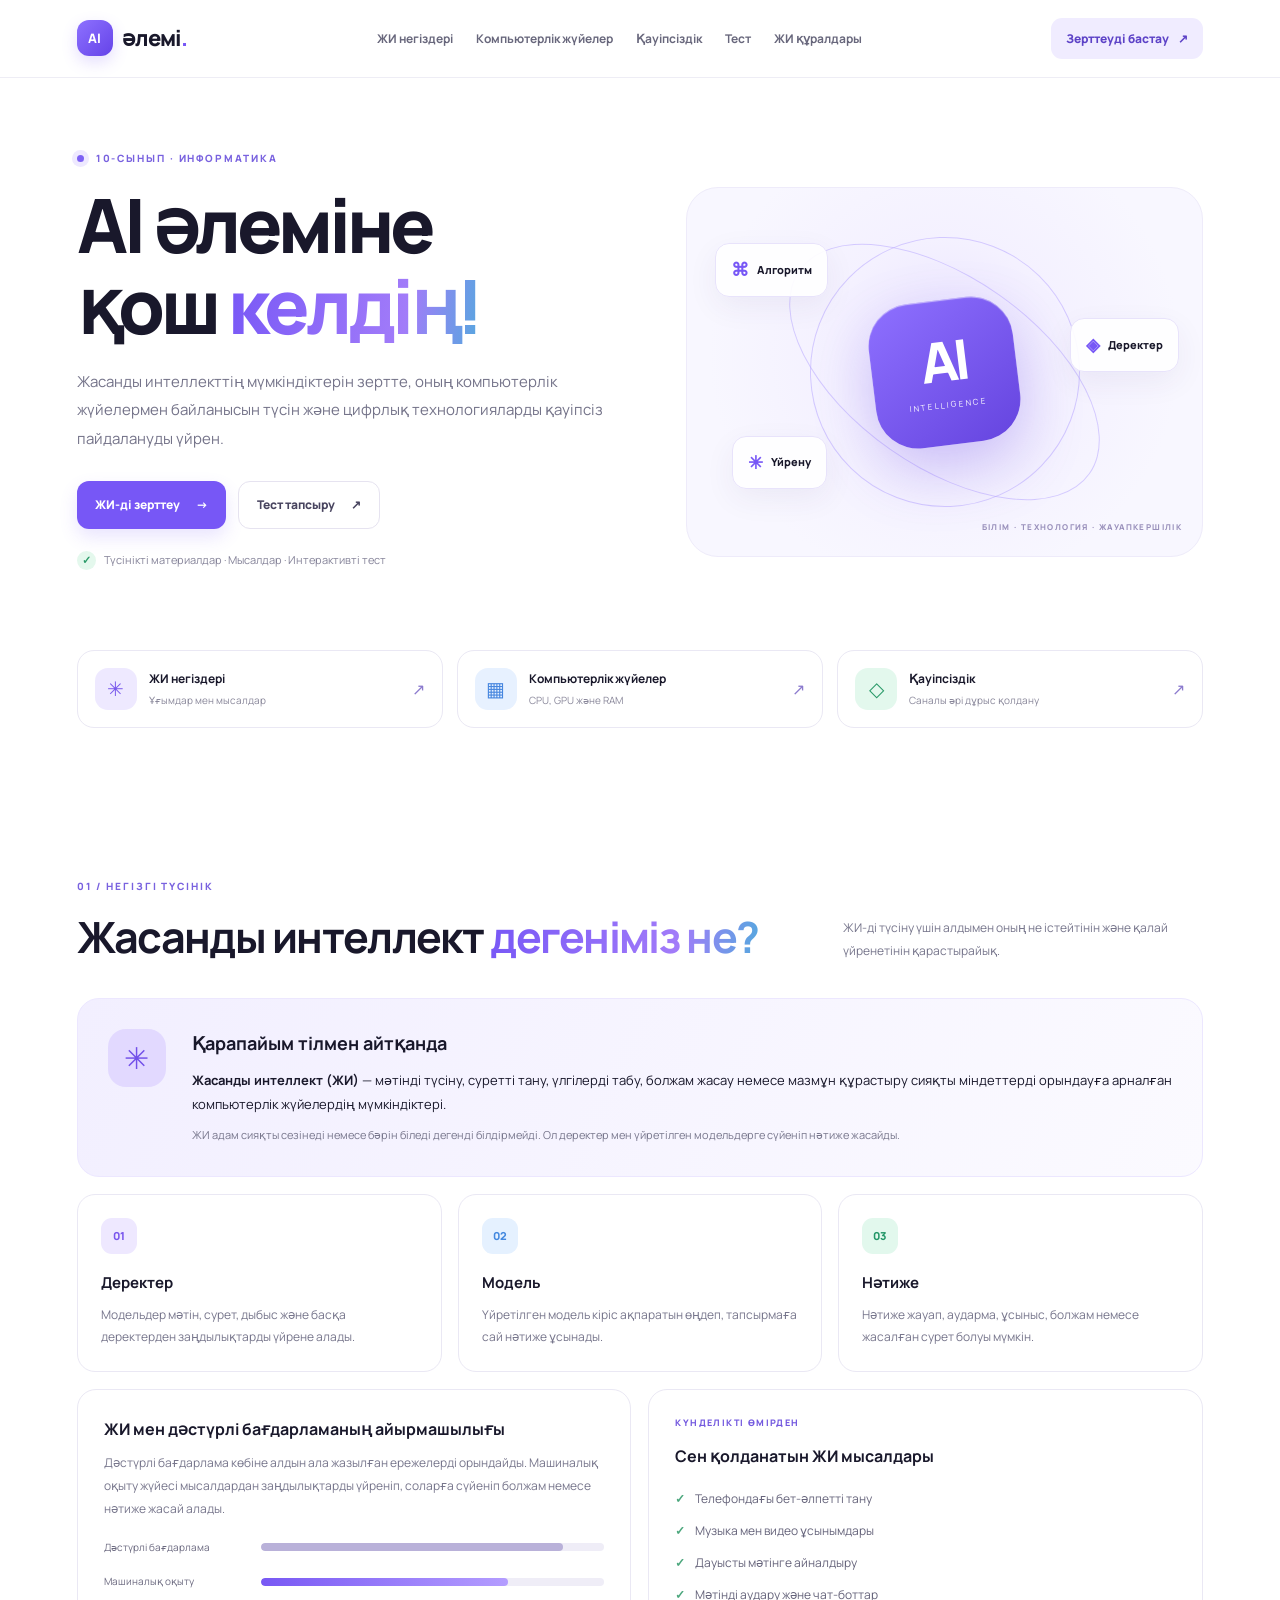
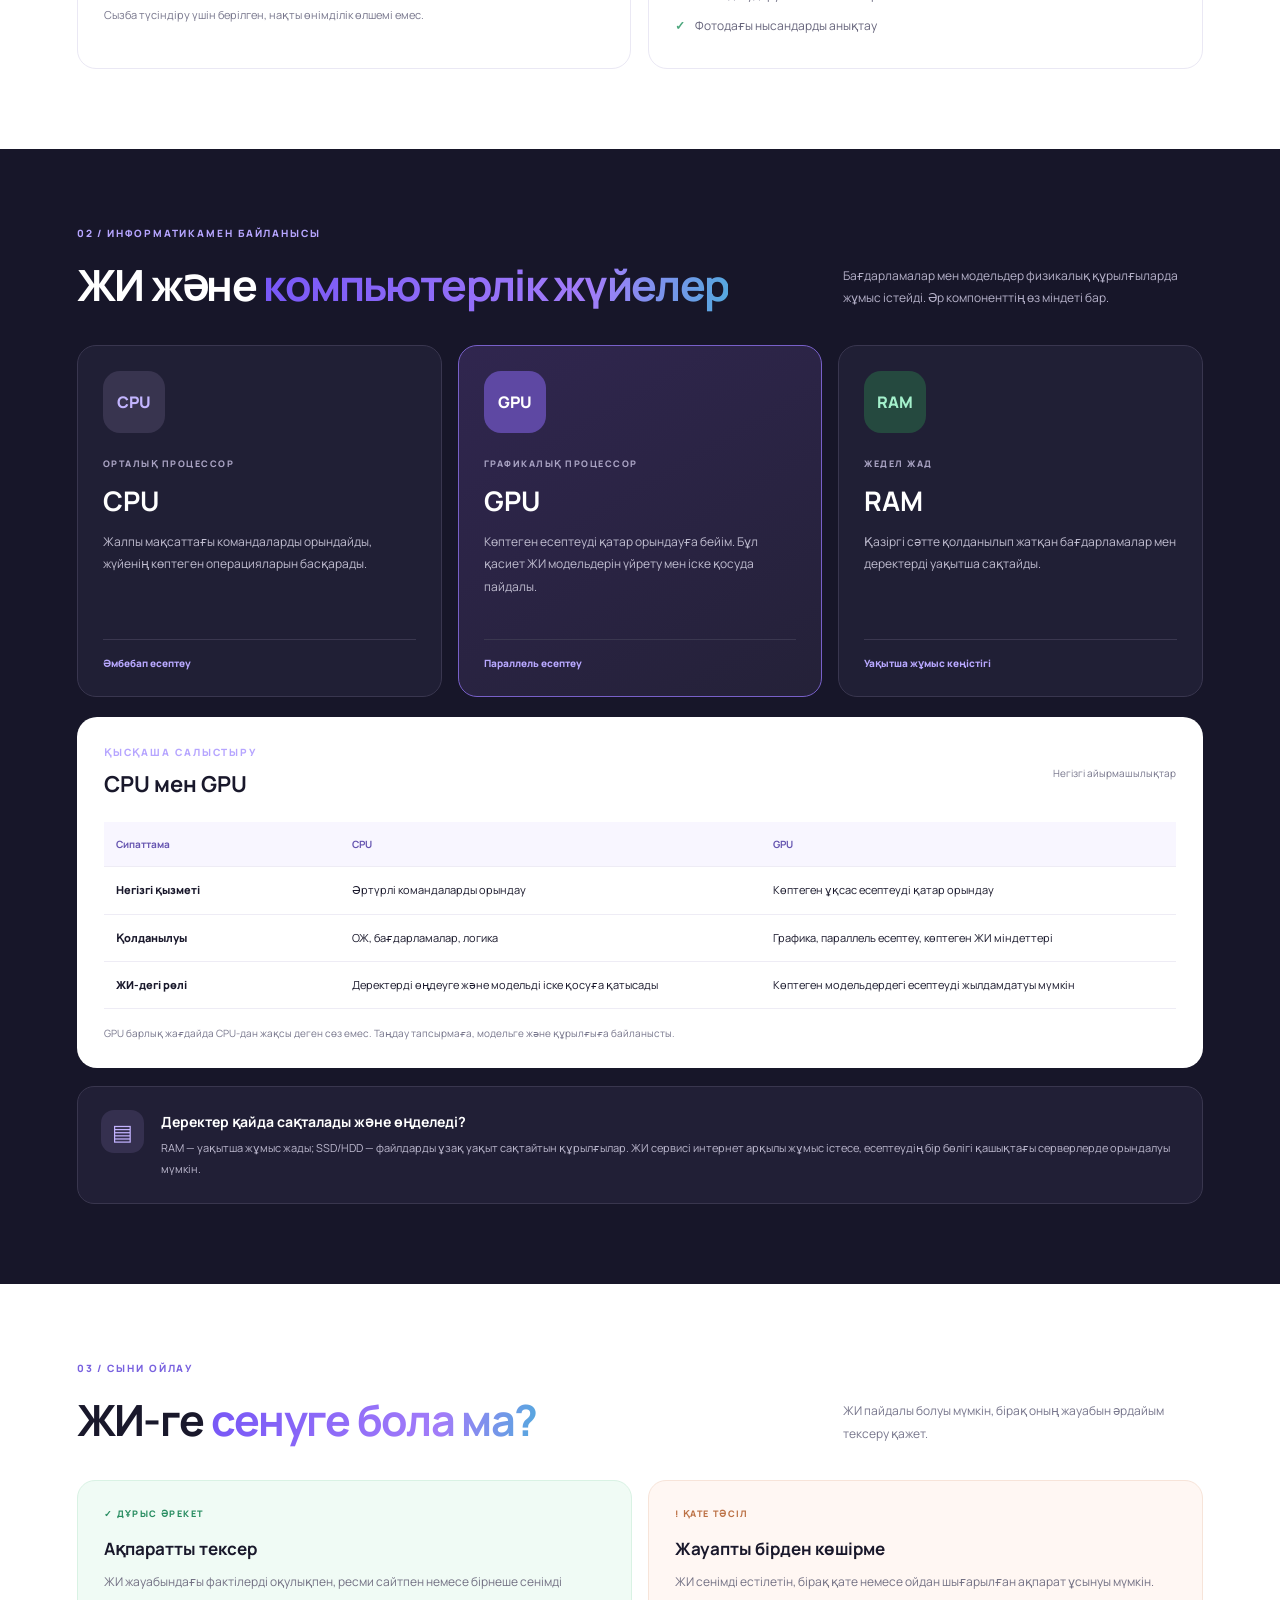
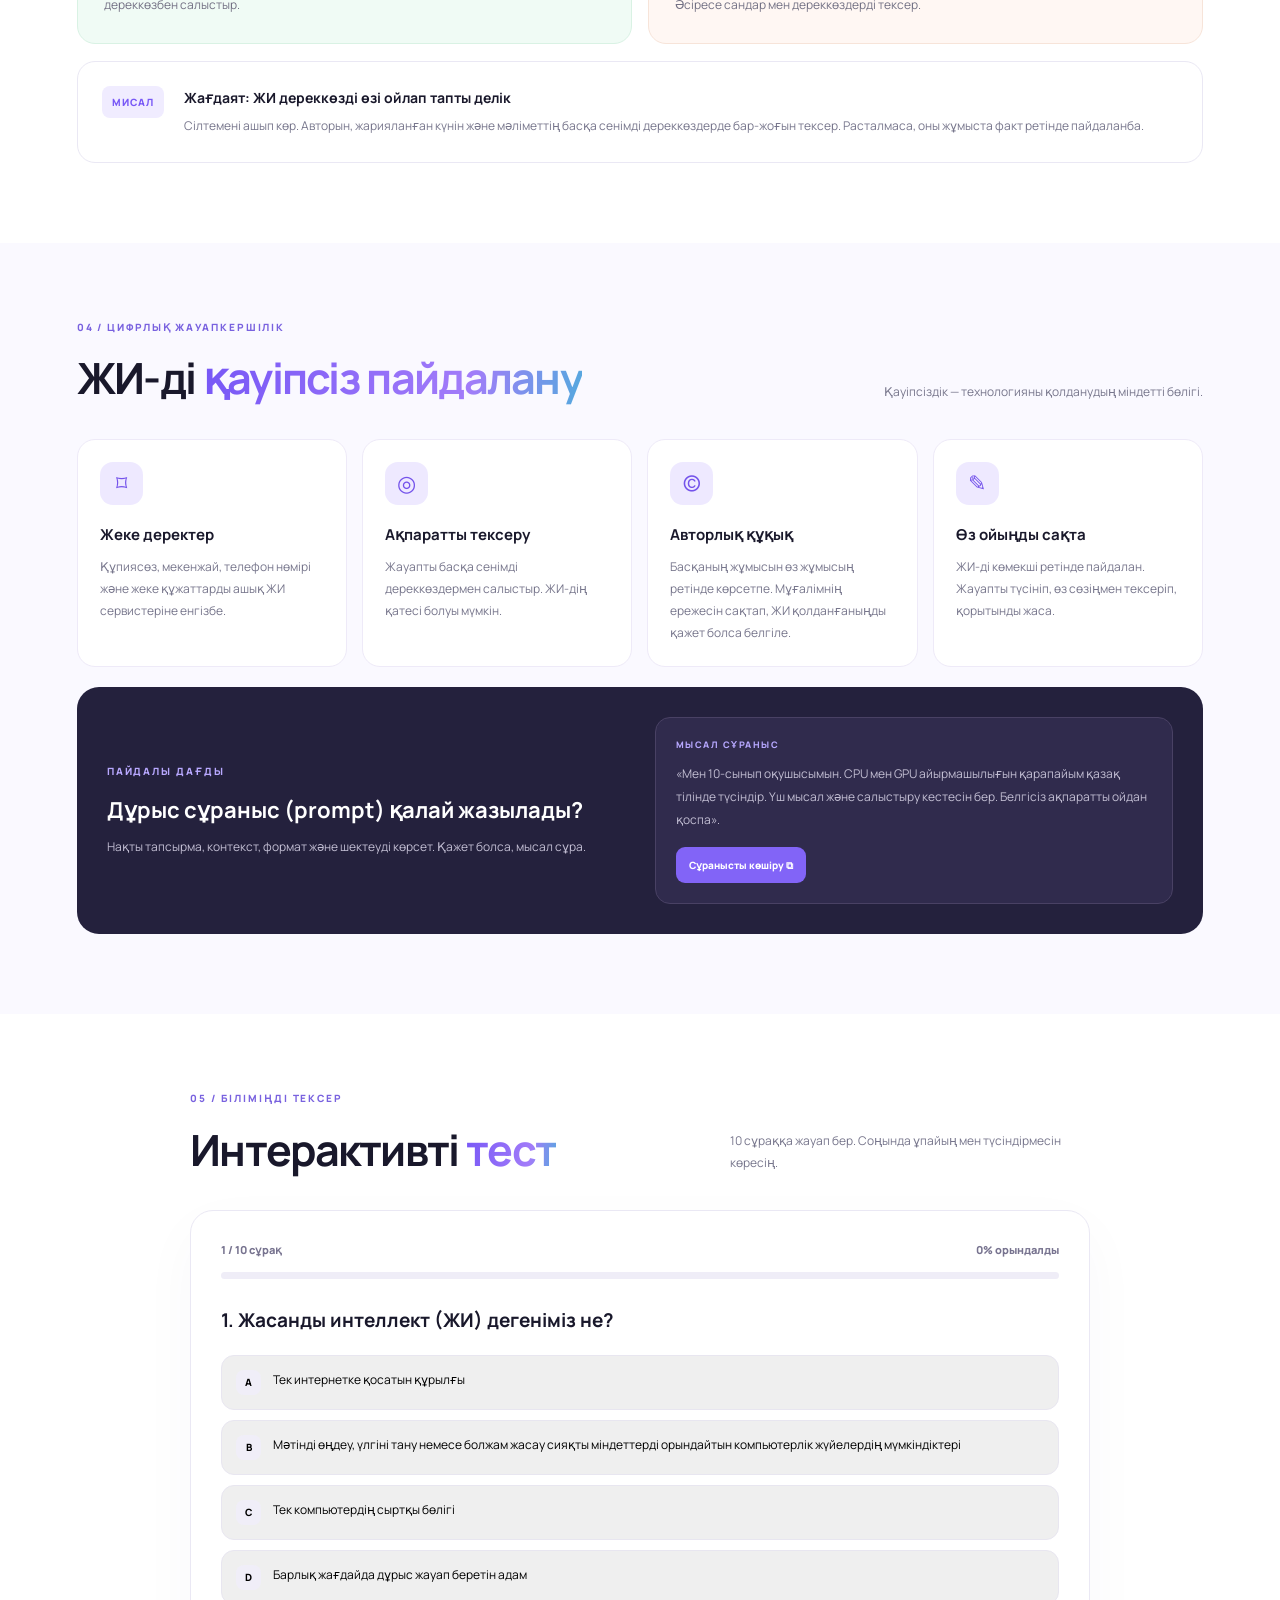
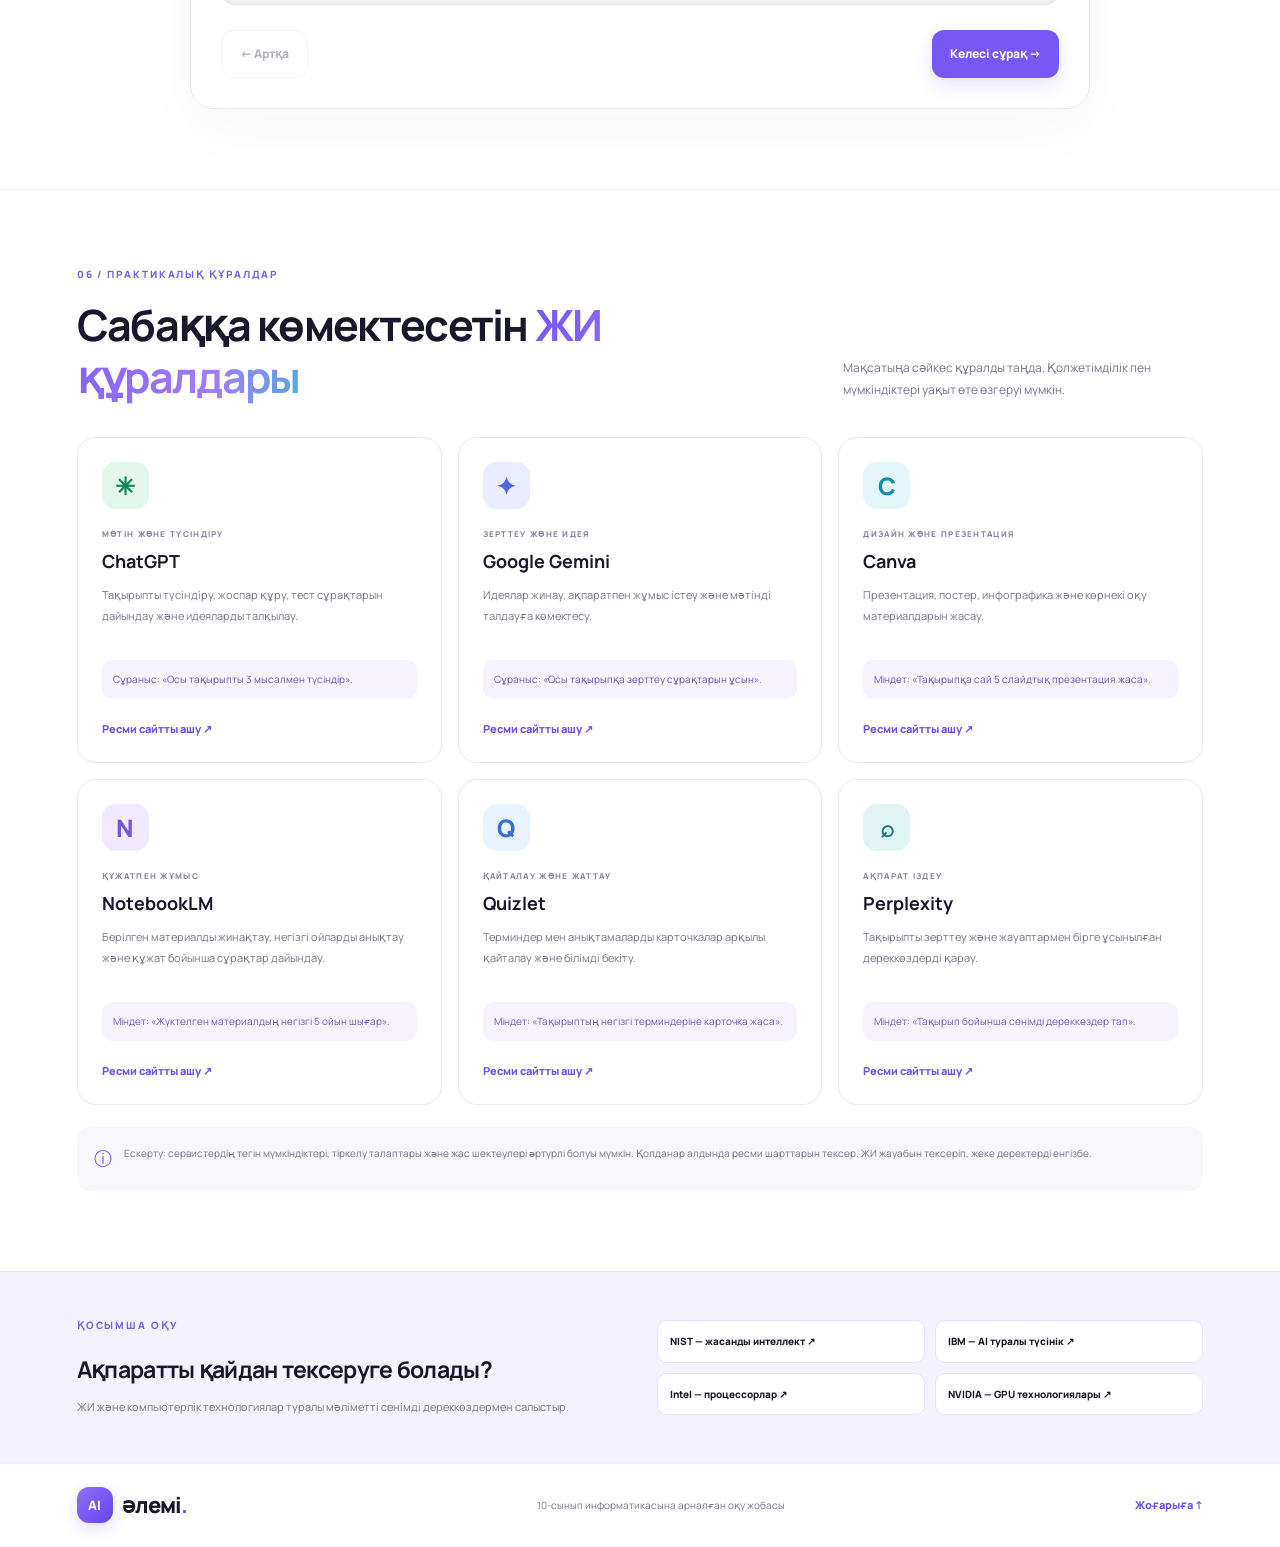
==== index.html @ 52b27503 "Add files via upload" ====
<!DOCTYPE html>
<html lang="kk">
<head>
  <meta charset="UTF-8">
  <meta name="viewport" content="width=device-width, initial-scale=1.0">
  <meta name="description" content="10-сынып оқушыларына арналған жасанды интеллект туралы оқу сайты">
  <title>AI әлемі — Жасанды интеллектті таны</title>
  <link rel="stylesheet" href="style.css">
  <script src="script.js" defer></script>
</head>
<body>
  <header class="site-header">
    <a class="brand" href="#home" aria-label="AI әлемі басты беті"><span class="brand-mark">AI</span><span>әлемі<span class="brand-dot">.</span></span></a>
    <button class="menu-toggle" id="menuToggle" aria-label="Мәзірді ашу" aria-expanded="false">☰</button>
    <nav class="nav" id="mainNav">
      <a href="#basics">ЖИ негіздері</a>
      <a href="#systems">Компьютерлік жүйелер</a>
      <a href="#safety">Қауіпсіздік</a>
      <a href="#quiz">Тест</a>
      <a href="#tools">ЖИ құралдары</a>
    </nav>
    <a class="header-cta" href="#basics">Зерттеуді бастау <span>↗</span></a>
  </header>

  <main>
    <section class="hero section-wrap" id="home">
      <div class="hero-copy">
        <div class="eyebrow"><span class="pulse"></span> 10-СЫНЫП · ИНФОРМАТИКА</div>
        <h1>AI әлеміне<br>қош <span class="gradient-text">келдің!</span></h1>
        <p class="hero-lead">Жасанды интеллекттің мүмкіндіктерін зертте, оның компьютерлік жүйелермен байланысын түсін және цифрлық технологияларды қауіпсіз пайдалануды үйрен.</p>
        <div class="hero-actions">
          <a class="btn btn-primary" href="#basics">ЖИ-ді зерттеу <span>→</span></a>
          <a class="btn btn-ghost" href="#quiz">Тест тапсыру <span>↗</span></a>
        </div>
        <div class="hero-note"><span class="note-icon">✓</span> Түсінікті материалдар · Мысалдар · Интерактивті тест</div>
      </div>
      <div class="hero-art" aria-label="Жасанды интеллект тақырыбындағы сәндік иллюстрация">
        <div class="orbit orbit-one"></div><div class="orbit orbit-two"></div>
        <div class="ai-core"><span>AI</span><small>INTELLIGENCE</small></div>
        <div class="float-chip chip-one"><span>⌘</span> Алгоритм</div>
        <div class="float-chip chip-two"><span>◈</span> Деректер</div>
        <div class="float-chip chip-three"><span>✳</span> Үйрену</div>
        <div class="art-caption">БІЛІМ · ТЕХНОЛОГИЯ · ЖАУАПКЕРШІЛІК</div>
      </div>
      <div class="hero-bottom">
        <a href="#basics" class="topic-pill"><span class="pill-icon purple">✳</span><span><b>ЖИ негіздері</b><small>Ұғымдар мен мысалдар</small></span><span class="pill-arrow">↗</span></a>
        <a href="#systems" class="topic-pill"><span class="pill-icon blue">▦</span><span><b>Компьютерлік жүйелер</b><small>CPU, GPU және RAM</small></span><span class="pill-arrow">↗</span></a>
        <a href="#safety" class="topic-pill"><span class="pill-icon green">◇</span><span><b>Қауіпсіздік</b><small>Саналы әрі дұрыс қолдану</small></span><span class="pill-arrow">↗</span></a>
      </div>
    </section>

    <section class="section-wrap content-section" id="basics">
      <div class="section-heading">
        <div><div class="eyebrow">01 / НЕГІЗГІ ТҮСІНІК</div><h2>Жасанды интеллект <span class="gradient-text">дегеніміз не?</span></h2></div>
        <p>ЖИ-ді түсіну үшін алдымен оның не істейтінін және қалай үйренетінін қарастырайық.</p>
      </div>
      <div class="definition-panel">
        <div class="definition-symbol">✳</div>
        <div><h3>Қарапайым тілмен айтқанда</h3><p><b>Жасанды интеллект (ЖИ)</b> — мәтінді түсіну, суретті тану, үлгілерді табу, болжам жасау немесе мазмұн құрастыру сияқты міндеттерді орындауға арналған компьютерлік жүйелердің мүмкіндіктері.</p><p class="muted">ЖИ адам сияқты сезінеді немесе бәрін біледі дегенді білдірмейді. Ол деректер мен үйретілген модельдерге сүйеніп нәтиже жасайды.</p></div>
      </div>
      <div class="three-cards">
        <article class="info-card"><div class="card-icon lilac">01</div><h3>Деректер</h3><p>Модельдер мәтін, сурет, дыбыс және басқа деректерден заңдылықтарды үйрене алады.</p></article>
        <article class="info-card"><div class="card-icon sky">02</div><h3>Модель</h3><p>Үйретілген модель кіріс ақпаратын өңдеп, тапсырмаға сай нәтиже ұсынады.</p></article>
        <article class="info-card"><div class="card-icon mint">03</div><h3>Нәтиже</h3><p>Нәтиже жауап, аударма, ұсыныс, болжам немесе жасалған сурет болуы мүмкін.</p></article>
      </div>
      <div class="split-grid">
        <div class="subpanel"><h3>ЖИ мен дәстүрлі бағдарламаның айырмашылығы</h3><p>Дәстүрлі бағдарлама көбіне алдын ала жазылған ережелерді орындайды. Машиналық оқыту жүйесі мысалдардан заңдылықтарды үйреніп, соларға сүйеніп болжам немесе нәтиже жасай алады.</p><div class="compare-line"><span class="compare-label">Дәстүрлі бағдарлама</span><span class="compare-track"><i style="width:88%"></i></span></div><div class="compare-line"><span class="compare-label">Машиналық оқыту</span><span class="compare-track violet"><i style="width:72%"></i></span></div><small class="muted">Сызба түсіндіру үшін берілген, нақты өнімділік өлшемі емес.</small></div>
        <div class="subpanel example-panel"><div class="example-badge">КҮНДЕЛІКТІ ӨМІРДЕН</div><h3>Сен қолданатын ЖИ мысалдары</h3><ul class="check-list"><li>Телефондағы бет-әлпетті тану</li><li>Музыка мен видео ұсынымдары</li><li>Дауысты мәтінге айналдыру</li><li>Мәтінді аудару және чат-боттар</li><li>Фотодағы нысандарды анықтау</li></ul></div>
      </div>
    </section>

    <section class="dark-section" id="systems">
      <div class="section-wrap content-section">
        <div class="section-heading light-heading">
          <div><div class="eyebrow">02 / ИНФОРМАТИКАМЕН БАЙЛАНЫСЫ</div><h2>ЖИ және <span class="gradient-text">компьютерлік жүйелер</span></h2></div>
          <p>Бағдарламалар мен модельдер физикалық құрылғыларда жұмыс істейді. Әр компоненттің өз міндеті бар.</p>
        </div>
        <div class="hardware-grid">
          <article class="hardware-card"><div class="hardware-symbol cpu">CPU</div><div class="hardware-tag">ОРТАЛЫҚ ПРОЦЕССОР</div><h3>CPU</h3><p>Жалпы мақсаттағы командаларды орындайды, жүйенің көптеген операцияларын басқарады.</p><div class="hardware-foot">Әмбебап есептеу</div></article>
          <article class="hardware-card featured-hardware"><div class="hardware-symbol gpu">GPU</div><div class="hardware-tag">ГРАФИКАЛЫҚ ПРОЦЕССОР</div><h3>GPU</h3><p>Көптеген есептеуді қатар орындауға бейім. Бұл қасиет ЖИ модельдерін үйрету мен іске қосуда пайдалы.</p><div class="hardware-foot">Параллель есептеу</div></article>
          <article class="hardware-card"><div class="hardware-symbol ram">RAM</div><div class="hardware-tag">ЖЕДЕЛ ЖАД</div><h3>RAM</h3><p>Қазіргі сәтте қолданылып жатқан бағдарламалар мен деректерді уақытша сақтайды.</p><div class="hardware-foot">Уақытша жұмыс кеңістігі</div></article>
        </div>
        <div class="comparison-wrap">
          <div class="comparison-title"><div><div class="eyebrow">ҚЫСҚАША САЛЫСТЫРУ</div><h3>CPU мен GPU</h3></div><span class="table-hint">Негізгі айырмашылықтар</span></div>
          <div class="table-scroll"><table><thead><tr><th>Сипаттама</th><th>CPU</th><th>GPU</th></tr></thead><tbody><tr><td>Негізгі қызметі</td><td>Әртүрлі командаларды орындау</td><td>Көптеген ұқсас есептеуді қатар орындау</td></tr><tr><td>Қолданылуы</td><td>ОЖ, бағдарламалар, логика</td><td>Графика, параллель есептеу, көптеген ЖИ міндеттері</td></tr><tr><td>ЖИ-дегі рөлі</td><td>Деректерді өңдеуге және модельді іске қосуға қатысады</td><td>Көптеген модельдердегі есептеуді жылдамдатуы мүмкін</td></tr></tbody></table></div>
          <p class="table-note">GPU барлық жағдайда CPU-дан жақсы деген сөз емес. Таңдау тапсырмаға, модельге және құрылғыға байланысты.</p>
        </div>
        <div class="memory-row"><div class="memory-icon">▤</div><div><h3>Деректер қайда сақталады және өңделеді?</h3><p>RAM — уақытша жұмыс жады; SSD/HDD — файлдарды ұзақ уақыт сақтайтын құрылғылар. ЖИ сервисі интернет арқылы жұмыс істесе, есептеудің бір бөлігі қашықтағы серверлерде орындалуы мүмкін.</p></div></div>
      </div>
    </section>

    <section class="section-wrap content-section" id="trust">
      <div class="section-heading">
        <div><div class="eyebrow">03 / СЫНИ ОЙЛАУ</div><h2>ЖИ-ге <span class="gradient-text">сенуге бола ма?</span></h2></div>
        <p>ЖИ пайдалы болуы мүмкін, бірақ оның жауабын әрдайым тексеру қажет.</p>
      </div>
      <div class="trust-grid">
        <article class="trust-card trust-good"><div class="trust-label">✓ ДҰРЫС ӘРЕКЕТ</div><h3>Ақпаратты тексер</h3><p>ЖИ жауабындағы фактілерді оқулықпен, ресми сайтпен немесе бірнеше сенімді дереккөзбен салыстыр.</p></article>
        <article class="trust-card trust-bad"><div class="trust-label">! ҚАТЕ ТӘСІЛ</div><h3>Жауапты бірден көшірме</h3><p>ЖИ сенімді естілетін, бірақ қате немесе ойдан шығарылған ақпарат ұсынуы мүмкін. Әсіресе сандар мен дереккөздерді тексер.</p></article>
      </div>
      <div class="mini-scenario">
        <div class="scenario-number">МИСАЛ</div><div><h3>Жағдаят: ЖИ дереккөзді өзі ойлап тапты делік</h3><p>Сілтемені ашып көр. Авторын, жарияланған күнін және мәліметтің басқа сенімді дереккөздерде бар-жоғын тексер. Расталмаса, оны жұмыста факт ретінде пайдаланба.</p></div>
      </div>
    </section>

    <section class="soft-section" id="safety">
      <div class="section-wrap content-section">
        <div class="section-heading">
          <div><div class="eyebrow">04 / ЦИФРЛЫҚ ЖАУАПКЕРШІЛІК</div><h2>ЖИ-ді <span class="gradient-text">қауіпсіз пайдалану</span></h2></div>
          <p>Қауіпсіздік — технологияны қолданудың міндетті бөлігі.</p>
        </div>
        <div class="safety-grid">
          <article class="safety-card"><span class="safety-icon">⌑</span><h3>Жеке деректер</h3><p>Құпиясөз, мекенжай, телефон нөмірі және жеке құжаттарды ашық ЖИ сервистеріне енгізбе.</p></article>
          <article class="safety-card"><span class="safety-icon">◎</span><h3>Ақпаратты тексеру</h3><p>Жауапты басқа сенімді дереккөздермен салыстыр. ЖИ-дің қатесі болуы мүмкін.</p></article>
          <article class="safety-card"><span class="safety-icon">©</span><h3>Авторлық құқық</h3><p>Басқаның жұмысын өз жұмысың ретінде көрсетпе. Мұғалімнің ережесін сақтап, ЖИ қолданғаныңды қажет болса белгіле.</p></article>
          <article class="safety-card"><span class="safety-icon">✎</span><h3>Өз ойыңды сақта</h3><p>ЖИ-ді көмекші ретінде пайдалан. Жауапты түсініп, өз сөзіңмен тексеріп, қорытынды жаса.</p></article>
        </div>
        <div class="prompt-panel">
          <div><div class="eyebrow">ПАЙДАЛЫ ДАҒДЫ</div><h3>Дұрыс сұраныс (prompt) қалай жазылады?</h3><p>Нақты тапсырма, контекст, формат және шектеуді көрсет. Қажет болса, мысал сұра.</p></div>
          <div class="prompt-example"><div class="prompt-label">МЫСАЛ СҰРАНЫС</div><p>«Мен 10-сынып оқушысымын. CPU мен GPU айырмашылығын қарапайым қазақ тілінде түсіндір. Үш мысал және салыстыру кестесін бер. Белгісіз ақпаратты ойдан қоспа».</p><button class="copy-button" id="copyPrompt">Сұранысты көшіру ⧉</button></div>
        </div>
      </div>
    </section>

    <section class="section-wrap content-section quiz-section" id="quiz">
      <div class="section-heading">
        <div><div class="eyebrow">05 / БІЛІМІҢДІ ТЕКСЕР</div><h2>Интерактивті <span class="gradient-text">тест</span></h2></div>
        <p>10 сұраққа жауап бер. Соңында ұпайың мен түсіндірмесін көресің.</p>
      </div>
      <div class="quiz-box" id="quizBox">
        <div class="quiz-top"><span class="quiz-count" id="quizCount">1 / 10 сұрақ</span><span class="quiz-score" id="quizProgressText">0% орындалды</span></div>
        <div class="progress-track"><div class="progress-fill" id="progressFill"></div></div>
        <div id="questionArea"></div>
        <div class="quiz-controls"><button class="btn btn-ghost" id="prevQuestion" disabled>← Артқа</button><button class="btn btn-primary" id="nextQuestion">Келесі сұрақ →</button></div>
        <div id="quizResult" class="quiz-result" hidden></div>
      </div>
    </section>

    <section class="tools-section" id="tools">
      <div class="section-wrap content-section">
        <div class="section-heading">
          <div><div class="eyebrow">06 / ПРАКТИКАЛЫҚ ҚҰРАЛДАР</div><h2>Сабаққа көмектесетін <span class="gradient-text">ЖИ құралдары</span></h2></div>
          <p>Мақсатыңа сәйкес құралды таңда. Қолжетімділік пен мүмкіндіктері уақыт өте өзгеруі мүмкін.</p>
        </div>
        <div class="tools-grid">
          <article class="tool-card"><div class="tool-logo logo-chat">✳</div><div class="tool-type">МӘТІН ЖӘНЕ ТҮСІНДІРУ</div><h3>ChatGPT</h3><p>Тақырыпты түсіндіру, жоспар құру, тест сұрақтарын дайындау және идеяларды талқылау.</p><div class="prompt-sample">Сұраныс: «Осы тақырыпты 3 мысалмен түсіндір».</div><a class="tool-link" href="https://chatgpt.com/" target="_blank" rel="noopener noreferrer">Ресми сайтты ашу ↗</a></article>
          <article class="tool-card"><div class="tool-logo logo-gemini">✦</div><div class="tool-type">ЗЕРТТЕУ ЖӘНЕ ИДЕЯ</div><h3>Google Gemini</h3><p>Идеялар жинау, ақпаратпен жұмыс істеу және мәтінді талдауға көмектесу.</p><div class="prompt-sample">Сұраныс: «Осы тақырыпқа зерттеу сұрақтарын ұсын».</div><a class="tool-link" href="https://gemini.google.com/" target="_blank" rel="noopener noreferrer">Ресми сайтты ашу ↗</a></article>
          <article class="tool-card"><div class="tool-logo logo-canva">C</div><div class="tool-type">ДИЗАЙН ЖӘНЕ ПРЕЗЕНТАЦИЯ</div><h3>Canva</h3><p>Презентация, постер, инфографика және көрнекі оқу материалдарын жасау.</p><div class="prompt-sample">Міндет: «Тақырыпқа сай 5 слайдтық презентация жаса».</div><a class="tool-link" href="https://www.canva.com/" target="_blank" rel="noopener noreferrer">Ресми сайтты ашу ↗</a></article>
          <article class="tool-card"><div class="tool-logo logo-notebook">N</div><div class="tool-type">ҚҰЖАТПЕН ЖҰМЫС</div><h3>NotebookLM</h3><p>Берілген материалды жинақтау, негізгі ойларды анықтау және құжат бойынша сұрақтар дайындау.</p><div class="prompt-sample">Міндет: «Жүктелген материалдың негізгі 5 ойын шығар».</div><a class="tool-link" href="https://notebooklm.google.com/" target="_blank" rel="noopener noreferrer">Ресми сайтты ашу ↗</a></article>
          <article class="tool-card"><div class="tool-logo logo-quizlet">Q</div><div class="tool-type">ҚАЙТАЛАУ ЖӘНЕ ЖАТТАУ</div><h3>Quizlet</h3><p>Терминдер мен анықтамаларды карточкалар арқылы қайталау және білімді бекіту.</p><div class="prompt-sample">Міндет: «Тақырыптың негізгі терминдеріне карточка жаса».</div><a class="tool-link" href="https://quizlet.com/" target="_blank" rel="noopener noreferrer">Ресми сайтты ашу ↗</a></article>
          <article class="tool-card"><div class="tool-logo logo-perplexity">⌕</div><div class="tool-type">АҚПАРАТ ІЗДЕУ</div><h3>Perplexity</h3><p>Тақырыпты зерттеу және жауаптармен бірге ұсынылған дереккөздерді қарау.</p><div class="prompt-sample">Міндет: «Тақырып бойынша сенімді дереккөздер тап».</div><a class="tool-link" href="https://www.perplexity.ai/" target="_blank" rel="noopener noreferrer">Ресми сайтты ашу ↗</a></article>
        </div>
        <div class="tools-disclaimer"><span>ⓘ</span><p>Ескерту: сервистердің тегін мүмкіндіктері, тіркелу талаптары және жас шектеулері әртүрлі болуы мүмкін. Қолданар алдында ресми шарттарын тексер. ЖИ жауабын тексеріп, жеке деректерді енгізбе.</p></div>
      </div>
    </section>

    <section class="sources-section">
      <div class="section-wrap sources-inner"><div><div class="eyebrow">ҚОСЫМША ОҚУ</div><h2>Ақпаратты қайдан тексеруге болады?</h2><p>ЖИ және компьютерлік технологиялар туралы мәліметті сенімді дереккөздермен салыстыр.</p></div><div class="source-links"><a href="https://www.nist.gov/artificial-intelligence" target="_blank" rel="noopener noreferrer">NIST — жасанды интеллект ↗</a><a href="https://www.ibm.com/think/topics/artificial-intelligence" target="_blank" rel="noopener noreferrer">IBM — AI туралы түсінік ↗</a><a href="https://www.intel.com/content/www/us/en/products/details/processors.html" target="_blank" rel="noopener noreferrer">Intel — процессорлар ↗</a><a href="https://www.nvidia.com/en-us/" target="_blank" rel="noopener noreferrer">NVIDIA — GPU технологиялары ↗</a></div></div>
    </section>
  </main>
  <footer class="footer"><a class="brand" href="#home"><span class="brand-mark">AI</span><span>әлемі<span class="brand-dot">.</span></span></a><p>10-сынып информатикасына арналған оқу жобасы</p><a href="#home" class="back-top">Жоғарыға ↑</a></footer>
  <div class="toast" id="toast" role="status" aria-live="polite"></div>
</body>
</html>
---- style.css ----
@import url('https://fonts.googleapis.com/css2?family=Manrope:wght@400;500;600;700;800&display=swap');
:root{--ink:#19182b;--muted:#77768c;--purple:#7757f6;--purple2:#a58bff;--line:#eae8f4;--pale:#f8f7ff;--white:#fff;--dark:#171629;--mint:#dff8ed;--blue:#e5f0ff}
*{box-sizing:border-box;margin:0;padding:0}
html{scroll-behavior:smooth;scroll-padding-top:90px}
body{font-family:'Manrope',-apple-system,BlinkMacSystemFont,sans-serif;color:var(--ink);background:#fff;line-height:1.65}
a{color:inherit;text-decoration:none}
button{font:inherit;cursor:pointer}
.section-wrap{width:min(1160px,88%);margin-inline:auto}
.site-header{height:78px;padding:0 6%;display:flex;align-items:center;justify-content:space-between;gap:24px;border-bottom:1px solid #eeedf5;background:#ffffffeb;backdrop-filter:blur(16px);position:sticky;top:0;z-index:20}
.brand{display:inline-flex;align-items:center;gap:9px;font-size:22px;font-weight:800;letter-spacing:-1px;white-space:nowrap}
.brand-mark{display:grid;place-items:center;width:36px;height:36px;border-radius:12px;color:white;background:linear-gradient(135deg,#8d71ff,#6543e8);font-size:13px;letter-spacing:0;box-shadow:0 6px 16px #7757f633}
.brand-dot{color:var(--purple)}
.nav{display:flex;align-items:center;gap:23px}
.nav a{font-size:12px;font-weight:700;color:#68677c;transition:color .2s}
.nav a:hover,.source-links a:hover{color:var(--purple)}
.header-cta{font-size:12px;font-weight:800;background:#f0ecff;padding:11px 15px;border-radius:11px;color:#5d43c7;white-space:nowrap}
.header-cta span{margin-left:7px}
.menu-toggle{display:none;background:white;border:1px solid var(--line);border-radius:10px;padding:7px 11px;color:var(--ink)}
.hero{padding-top:72px;display:grid;grid-template-columns:1fr .9fr;gap:35px;align-items:center;position:relative}
.hero-copy{padding-bottom:25px}
.eyebrow{font-size:10px;letter-spacing:1.9px;font-weight:800;color:#7962df;margin-bottom:17px}
.pulse{display:inline-block;width:7px;height:7px;background:#7d61f4;border-radius:50%;margin-right:8px;box-shadow:0 0 0 5px #eee9ff}
h1{font-size:clamp(46px,6vw,75px);line-height:1.08;letter-spacing:-4px;font-weight:800;margin-bottom:22px}
.gradient-text{background:linear-gradient(100deg,#7757f6,#a27cf9 70%,#54a9de);-webkit-background-clip:text;background-clip:text;color:transparent}
.hero-lead{max-width:560px;font-size:15px;color:#747389;line-height:1.9}
.hero-actions{display:flex;gap:12px;flex-wrap:wrap;margin-top:28px}
.btn{border:0;border-radius:12px;padding:13px 18px;font-size:12px;font-weight:800;display:inline-flex;gap:16px;align-items:center;justify-content:center;transition:transform .2s,box-shadow .2s}
.btn:hover{transform:translateY(-2px)}
.btn-primary{background:var(--purple);color:white;box-shadow:0 8px 18px #7757f629}
.btn-ghost{background:#fff;color:#48445f;border:1px solid #e6e3f0}
.hero-note{margin-top:22px;color:#858399;font-size:11px;display:flex;align-items:center;gap:8px}
.note-icon{width:19px;height:19px;display:grid;place-items:center;border-radius:50%;background:#e4f8ed;color:#299a68;font-weight:800}
.hero-art{height:370px;position:relative;display:grid;place-items:center;overflow:hidden;border-radius:32px;background:radial-gradient(circle at 50% 45%,#e9e2ff 0,#f4f1ff 35%,#f8f7ff 72%);border:1px solid #eeebfa}
.orbit{position:absolute;border:1px solid #b7a6ff88;border-radius:50%;transform:rotate(-24deg)}
.orbit-one{width:270px;height:270px}.orbit-two{width:355px;height:190px;transform:rotate(35deg)}
.ai-core{width:145px;height:145px;border-radius:42px;display:flex;flex-direction:column;align-items:center;justify-content:center;background:linear-gradient(145deg,#8e70ff,#6544df);box-shadow:0 24px 60px #7453e64f, inset 0 1px 1px #ffffff8a;transform:rotate(-7deg);color:white;z-index:2}
.ai-core span{font-size:55px;font-weight:800;letter-spacing:-4px;line-height:1}.ai-core small{font-size:8px;letter-spacing:2px;margin-top:10px}
.float-chip{position:absolute;z-index:3;background:#ffffffeb;border:1px solid #e8e3fb;padding:11px 15px;border-radius:14px;box-shadow:0 10px 30px #3c2c7410;font-size:11px;font-weight:800;display:flex;align-items:center;gap:8px}
.float-chip span{font-size:18px;color:var(--purple)}.chip-one{top:55px;left:28px}.chip-two{right:23px;top:130px}.chip-three{bottom:67px;left:45px}.art-caption{position:absolute;bottom:23px;right:20px;font-size:8px;letter-spacing:1.4px;color:#9a91bc;font-weight:800}
.hero-bottom{grid-column:1/-1;display:grid;grid-template-columns:repeat(3,1fr);gap:14px;margin:20px 0 74px}
.topic-pill{display:flex;align-items:center;gap:12px;padding:17px;border:1px solid var(--line);border-radius:17px;background:white;transition:transform .2s,box-shadow .2s}
.topic-pill:hover{transform:translateY(-3px);box-shadow:0 12px 30px #30245c0c}
.pill-icon{width:42px;height:42px;display:grid;place-items:center;border-radius:13px;font-size:20px}.pill-icon.purple{background:#eee9ff;color:#7959ec}.pill-icon.blue{background:#e7f1ff;color:#4686df}.pill-icon.green{background:#e3f8ed;color:#299968}
.topic-pill b{display:block;font-size:12px}.topic-pill small{display:block;color:#89879a;font-size:10px;margin-top:3px}.pill-arrow{margin-left:auto;color:#8c7bce}
.content-section{padding-top:76px;padding-bottom:80px}
.section-heading{display:flex;align-items:end;justify-content:space-between;gap:35px;margin-bottom:35px}
.section-heading h2{font-size:clamp(29px,3.6vw,43px);line-height:1.2;letter-spacing:-1.7px;max-width:690px}
.section-heading>p{max-width:360px;color:var(--muted);font-size:12px;line-height:1.9}
.definition-panel{display:grid;grid-template-columns:64px 1fr;gap:20px;padding:30px;border-radius:22px;background:linear-gradient(115deg,#f2efff,#fbfaff);border:1px solid #ece7ff}
.definition-symbol{width:58px;height:58px;display:grid;place-items:center;border-radius:18px;background:#e2d9ff;color:#7250e9;font-size:30px}
.definition-panel h3{font-size:18px;margin-bottom:9px}.definition-panel p{font-size:13px;line-height:1.9}.muted{color:var(--muted);font-size:11px!important;margin-top:8px}
.three-cards{display:grid;grid-template-columns:repeat(3,1fr);gap:16px;margin-top:17px}
.info-card{padding:23px;border:1px solid var(--line);border-radius:18px;background:white}
.card-icon{width:36px;height:36px;display:grid;place-items:center;border-radius:11px;font-size:11px;font-weight:800;margin-bottom:17px}.lilac{background:#eee8ff;color:#7956ed}.sky{background:#e5f1ff;color:#4388df}.mint{background:#e2f8ed;color:#229667}
.info-card h3,.safety-card h3{font-size:15px;margin-bottom:8px}.info-card p,.safety-card p{font-size:12px;color:var(--muted);line-height:1.85}
.split-grid{display:grid;grid-template-columns:1fr 1fr;gap:17px;margin-top:17px}
.subpanel{padding:26px;border:1px solid var(--line);border-radius:19px}.subpanel h3{font-size:16px;margin-bottom:10px}.subpanel p{font-size:12px;color:var(--muted);line-height:1.9}
.compare-line{display:flex;align-items:center;gap:12px;margin-top:18px}.compare-label{font-size:10px;width:145px;color:#6c6a80;flex-shrink:0}.compare-track{height:8px;border-radius:20px;background:#efedf7;flex:1;overflow:hidden}.compare-track i{display:block;height:100%;background:#b9b1d9;border-radius:20px}.compare-track.violet i{background:linear-gradient(90deg,#7858f4,#b49dff)}
.subpanel>small{display:block;margin-top:16px}.example-badge{font-size:9px;font-weight:800;letter-spacing:1.4px;color:#7359df;margin-bottom:12px}.check-list{list-style:none;margin-top:14px}.check-list li{font-size:12px;color:#66647b;padding:6px 0}.check-list li:before{content:"✓";color:#4ca77d;margin-right:10px;font-weight:800}
.dark-section{background:var(--dark);color:white}.light-heading .section-heading>p,.light-heading>p{color:#b6b2ca}.dark-section .eyebrow{color:#b6a5ff}
.hardware-grid{display:grid;grid-template-columns:repeat(3,1fr);gap:16px}
.hardware-card{padding:25px;border-radius:19px;border:1px solid #39364f;background:#201f35}
.featured-hardware{background:linear-gradient(150deg,#30264f,#242138);border-color:#7860c9}
.hardware-symbol{width:62px;height:62px;border-radius:17px;display:grid;place-items:center;font-size:16px;font-weight:800;margin-bottom:24px}
.hardware-symbol.cpu{background:#38344f;color:#c3b5ff}.hardware-symbol.gpu{background:#5e48a3;color:#fff}.hardware-symbol.ram{background:#25493f;color:#a3f0cb}
.hardware-tag{font-size:9px;letter-spacing:1.5px;color:#aaa4c4;font-weight:800}.hardware-card h3{font-size:27px;margin:7px 0}.hardware-card p{color:#c0bdd0;font-size:12px;line-height:1.9;min-height:90px}.hardware-foot{border-top:1px solid #3a374f;padding-top:15px;margin-top:18px;color:#b8a8ff;font-size:10px;font-weight:800}
.comparison-wrap{margin-top:20px;background:#fff;color:var(--ink);border-radius:20px;padding:27px}
.comparison-title{display:flex;justify-content:space-between;align-items:center;margin-bottom:20px}.comparison-title .eyebrow{margin-bottom:5px}.comparison-title h3{font-size:22px}.table-hint{font-size:10px;color:var(--muted)}
.table-scroll{overflow-x:auto}table{width:100%;border-collapse:collapse;min-width:570px}th,td{text-align:left;padding:14px 12px;border-bottom:1px solid #eeecf5;font-size:11px;vertical-align:top}th{background:#f8f6ff;color:#6554b0;font-size:10px}td:first-child{font-weight:800;width:22%}
.table-note{color:var(--muted);font-size:10px;margin-top:16px}
.memory-row{display:flex;align-items:flex-start;gap:17px;margin-top:18px;padding:23px;border-radius:17px;background:#211f36;border:1px solid #39364e}.memory-icon{width:43px;height:43px;border-radius:13px;background:#35304f;color:#c3b3ff;display:grid;place-items:center;font-size:22px;flex-shrink:0}.memory-row h3{font-size:14px;margin-bottom:5px}.memory-row p{font-size:11px;color:#bcb8ce;line-height:1.9}
.trust-grid{display:grid;grid-template-columns:1fr 1fr;gap:16px}.trust-card{padding:26px;border-radius:18px;border:1px solid}.trust-good{background:#f0fbf5;border-color:#d9f2e4}.trust-bad{background:#fff7f3;border-color:#f7e4d9}.trust-label{font-size:9px;font-weight:800;letter-spacing:1.4px;margin-bottom:13px;color:#288d61}.trust-bad .trust-label{color:#bc7145}.trust-card h3{font-size:17px;margin-bottom:8px}.trust-card p{font-size:12px;line-height:1.9;color:#737184}
.mini-scenario{display:flex;gap:20px;align-items:flex-start;margin-top:17px;padding:24px;border:1px solid var(--line);border-radius:18px}.scenario-number{font-size:10px;letter-spacing:1px;font-weight:800;color:var(--purple);background:#f0ecff;padding:8px 10px;border-radius:8px;white-space:nowrap}.mini-scenario h3{font-size:14px;margin-bottom:6px}.mini-scenario p{font-size:12px;color:var(--muted);line-height:1.9}
.soft-section{background:#faf9ff}.safety-grid{display:grid;grid-template-columns:repeat(4,1fr);gap:15px}.safety-card{padding:22px;border-radius:18px;background:white;border:1px solid #eeeaf8}.safety-icon{display:grid;place-items:center;width:43px;height:43px;border-radius:13px;background:#eee9ff;color:#7453eb;font-size:22px;margin-bottom:18px}
.prompt-panel{display:grid;grid-template-columns:1fr 1fr;gap:30px;align-items:center;margin-top:20px;padding:30px;border-radius:22px;background:#24213d;color:white}.prompt-panel .eyebrow{color:#b8a8ff}.prompt-panel h3{font-size:22px;line-height:1.35;margin-bottom:10px}.prompt-panel>div>p{font-size:12px;color:#c2bed3;line-height:1.9}.prompt-example{padding:20px;border-radius:15px;background:#302b4d;border:1px solid #494164}.prompt-label{font-size:9px;letter-spacing:1.5px;color:#b7a8ff;font-weight:800;margin-bottom:10px}.prompt-example p{font-size:12px;color:#f1effa;line-height:1.9}.copy-button{margin-top:15px;border:0;border-radius:9px;background:#8264f7;color:white;padding:10px 13px;font-size:10px;font-weight:800}
.quiz-section{max-width:900px}.quiz-box{border:1px solid var(--line);border-radius:23px;padding:30px;box-shadow:0 20px 60px #33205e08}.quiz-top{display:flex;justify-content:space-between;font-size:11px;font-weight:800;color:#77738f}.progress-track{height:7px;background:#efedf7;border-radius:10px;margin:13px 0 27px;overflow:hidden}.progress-fill{height:100%;width:0;background:linear-gradient(90deg,#7959f5,#a18aff);transition:width .25s}
.question-title{font-size:19px;line-height:1.5;margin-bottom:20px}.answer-list{display:grid;gap:10px}.answer-option{display:flex;align-items:flex-start;gap:12px;padding:14px;border:1px solid #e8e6f0;border-radius:13px;cursor:pointer;font-size:12px;line-height:1.7;transition:border .2s,background .2s}.answer-option:hover{border-color:#b8a9ff;background:#faf8ff}.answer-option.selected{border-color:#8062f4;background:#f4f0ff}.answer-option.correct{border-color:#60bd8e;background:#edfbf3}.answer-option.incorrect{border-color:#e7a18e;background:#fff3ef}.option-letter{width:25px;height:25px;border-radius:8px;background:#f0eef8;display:grid;place-items:center;font-size:10px;font-weight:800;flex-shrink:0}.answer-option.selected .option-letter{background:#e0d7ff;color:#6543dd}.answer-feedback{font-size:11px;margin-top:14px;padding:12px;border-radius:10px;background:#f6f4fc;color:#68647c;line-height:1.8}.quiz-controls{display:flex;justify-content:space-between;gap:12px;margin-top:25px}.quiz-controls .btn:disabled{opacity:.4;cursor:not-allowed;transform:none}.quiz-result{margin-top:22px;padding:23px;background:#f3efff;border-radius:16px}.quiz-result h3{font-size:22px;margin-bottom:8px}.quiz-result p{font-size:12px;color:#68647b;line-height:1.8}.result-score{font-size:38px;font-weight:800;color:var(--purple)}
.tools-section{background:white;border-top:1px solid #f0eef7}.tools-grid{display:grid;grid-template-columns:repeat(3,1fr);gap:16px}
.tool-card{display:flex;flex-direction:column;padding:24px;border:1px solid var(--line);border-radius:19px;background:#fff;transition:transform .2s,box-shadow .2s}.tool-card:hover{transform:translateY(-4px);box-shadow:0 15px 35px #32205c0c}
.tool-logo{width:47px;height:47px;border-radius:14px;display:grid;place-items:center;font-size:24px;font-weight:800;margin-bottom:18px}.logo-chat{background:#e3f7ed;color:#16845a}.logo-gemini{background:#e9edff;color:#5368da}.logo-canva{background:#e3f7fb;color:#148ca6}.logo-notebook{background:#f1eaff;color:#7853d8}.logo-quizlet{background:#e9f2ff;color:#376ed6}.logo-perplexity{background:#e0f5f3;color:#187e79}
.tool-type{font-size:8px;letter-spacing:1.3px;font-weight:800;color:#89859e;margin-bottom:7px}.tool-card h3{font-size:18px;margin-bottom:8px}.tool-card>p{font-size:11px;color:var(--muted);line-height:1.85;min-height:61px}.prompt-sample{font-size:10px;line-height:1.7;color:#6e5cb3;background:#f6f3ff;border-radius:10px;padding:11px;margin:14px 0}.tool-link{margin-top:auto;padding-top:7px;font-size:11px;font-weight:800;color:#7051e5}.tool-link:hover{text-decoration:underline}
.tools-disclaimer{display:flex;gap:12px;align-items:flex-start;margin-top:22px;padding:17px;border-radius:13px;background:#f8f7fc;color:#77738a}.tools-disclaimer span{color:#7859e8;font-size:18px}.tools-disclaimer p{font-size:10px;line-height:1.9}
.sources-section{background:#f4f2ff;border-top:1px solid #e8e3fb}.sources-inner{padding-top:45px;padding-bottom:45px;display:grid;grid-template-columns:1fr 1fr;gap:35px;align-items:center}.sources-inner h2{font-size:23px;letter-spacing:-.7px;margin-bottom:9px}.sources-inner p{font-size:11px;color:var(--muted);line-height:1.9}.source-links{display:grid;grid-template-columns:1fr 1fr;gap:10px}.source-links a{font-size:10px;font-weight:800;padding:12px;background:#fff;border:1px solid #e8e3f7;border-radius:10px;transition:color .2s}
.footer{display:flex;align-items:center;justify-content:space-between;gap:20px;padding:23px 6%;border-top:1px solid #eeedf5}.footer p{font-size:10px;color:var(--muted)}.back-top{font-size:11px;font-weight:800;color:#7052df}
.toast{position:fixed;left:50%;bottom:25px;transform:translate(-50%,20px);opacity:0;pointer-events:none;background:#211d37;color:white;border-radius:12px;padding:12px 18px;font-size:12px;box-shadow:0 10px 30px #0002;transition:opacity .2s,transform .2s;z-index:50}.toast.show{opacity:1;transform:translate(-50%,0)}
@media(max-width:1000px){.site-header{padding:0 4%;gap:12px}.nav{gap:12px}.nav a{font-size:10px}.header-cta{font-size:10px;padding:10px}.section-wrap{width:90%}.hero{gap:22px}.hero-art{height:330px}.safety-grid{grid-template-columns:repeat(2,1fr)}}
@media(max-width:760px){.site-header{height:68px}.menu-toggle{display:block;margin-left:auto}.nav{display:none;position:absolute;top:67px;left:0;right:0;padding:18px 6%;background:white;border-bottom:1px solid var(--line);box-shadow:0 12px 20px #241a4b0d;flex-direction:column;align-items:flex-start}.nav.open{display:flex}.nav a{font-size:12px}.header-cta{display:none}.hero{grid-template-columns:1fr;padding-top:50px}.hero-art{height:320px}.hero-bottom{grid-template-columns:1fr;margin-bottom:25px}.section-heading{display:block}.section-heading>p{margin-top:13px}.three-cards,.hardware-grid,.tools-grid{grid-template-columns:1fr}.split-grid,.trust-grid,.prompt-panel,.sources-inner{grid-template-columns:1fr}.hardware-card p{min-height:0}.safety-grid{grid-template-columns:1fr 1fr}.hero-bottom{gap:9px}.content-section{padding-top:58px;padding-bottom:60px}.sources-inner{gap:20px}.footer{flex-wrap:wrap}.footer p{order:3;width:100%}}
@media(max-width:480px){.section-wrap{width:90%}h1{font-size:48px;letter-spacing:-2.7px}.hero-lead{font-size:13px}.hero-art{height:280px}.ai-core{width:120px;height:120px;border-radius:35px}.ai-core span{font-size:46px}.orbit-one{width:220px;height:220px}.orbit-two{width:280px;height:150px}.chip-one{left:12px;top:35px}.chip-two{right:10px;top:105px}.chip-three{left:18px;bottom:54px}.float-chip{font-size:9px;padding:8px 10px}.art-caption{font-size:7px}.definition-panel{grid-template-columns:1fr;padding:22px}.three-cards{gap:10px}.compare-line{align-items:flex-start;flex-direction:column;gap:6px}.compare-label{width:auto}.compare-track{width:100%;flex:auto}.safety-grid{grid-template-columns:1fr}.quiz-box{padding:20px}.question-title{font-size:16px}.quiz-controls .btn{padding:11px 12px;font-size:10px}.source-links{grid-template-columns:1fr}.comparison-wrap{padding:18px}.mini-scenario{flex-direction:column}.prompt-panel{padding:22px}.footer{padding:22px 5%}}
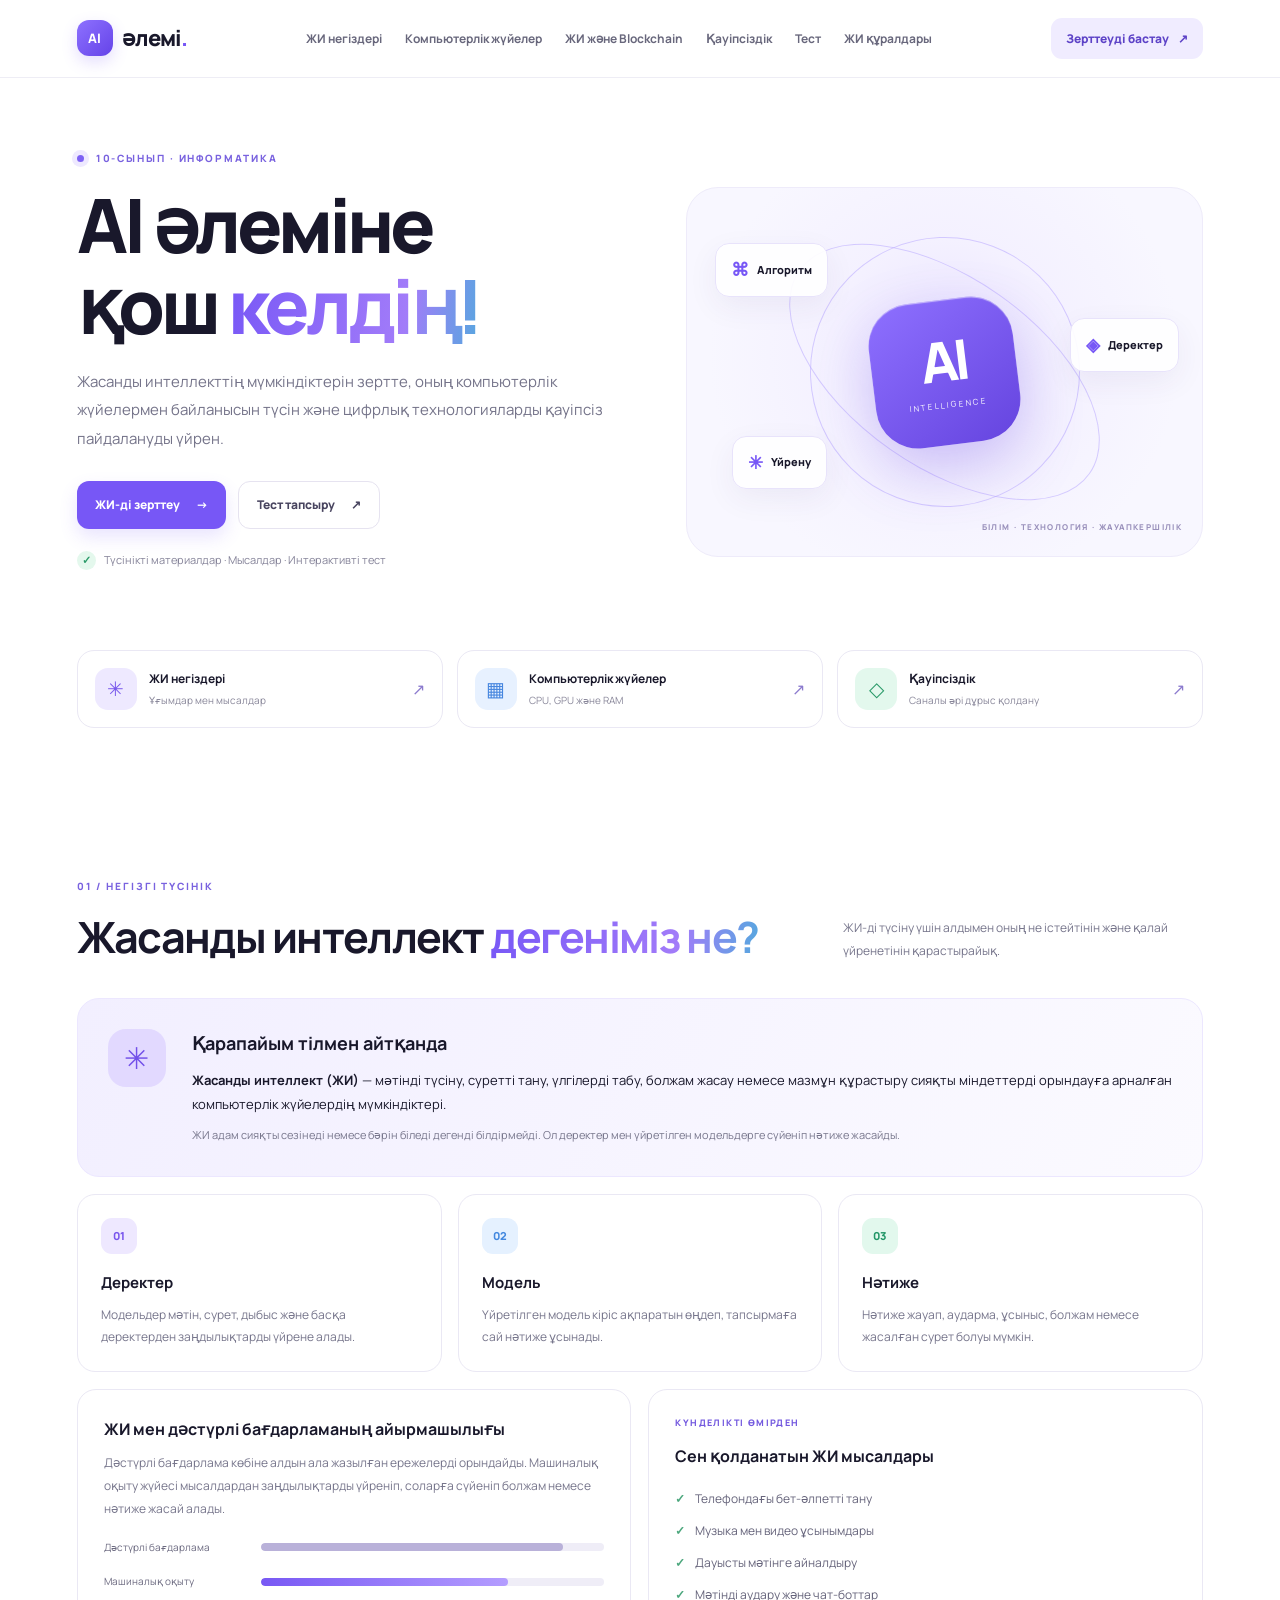
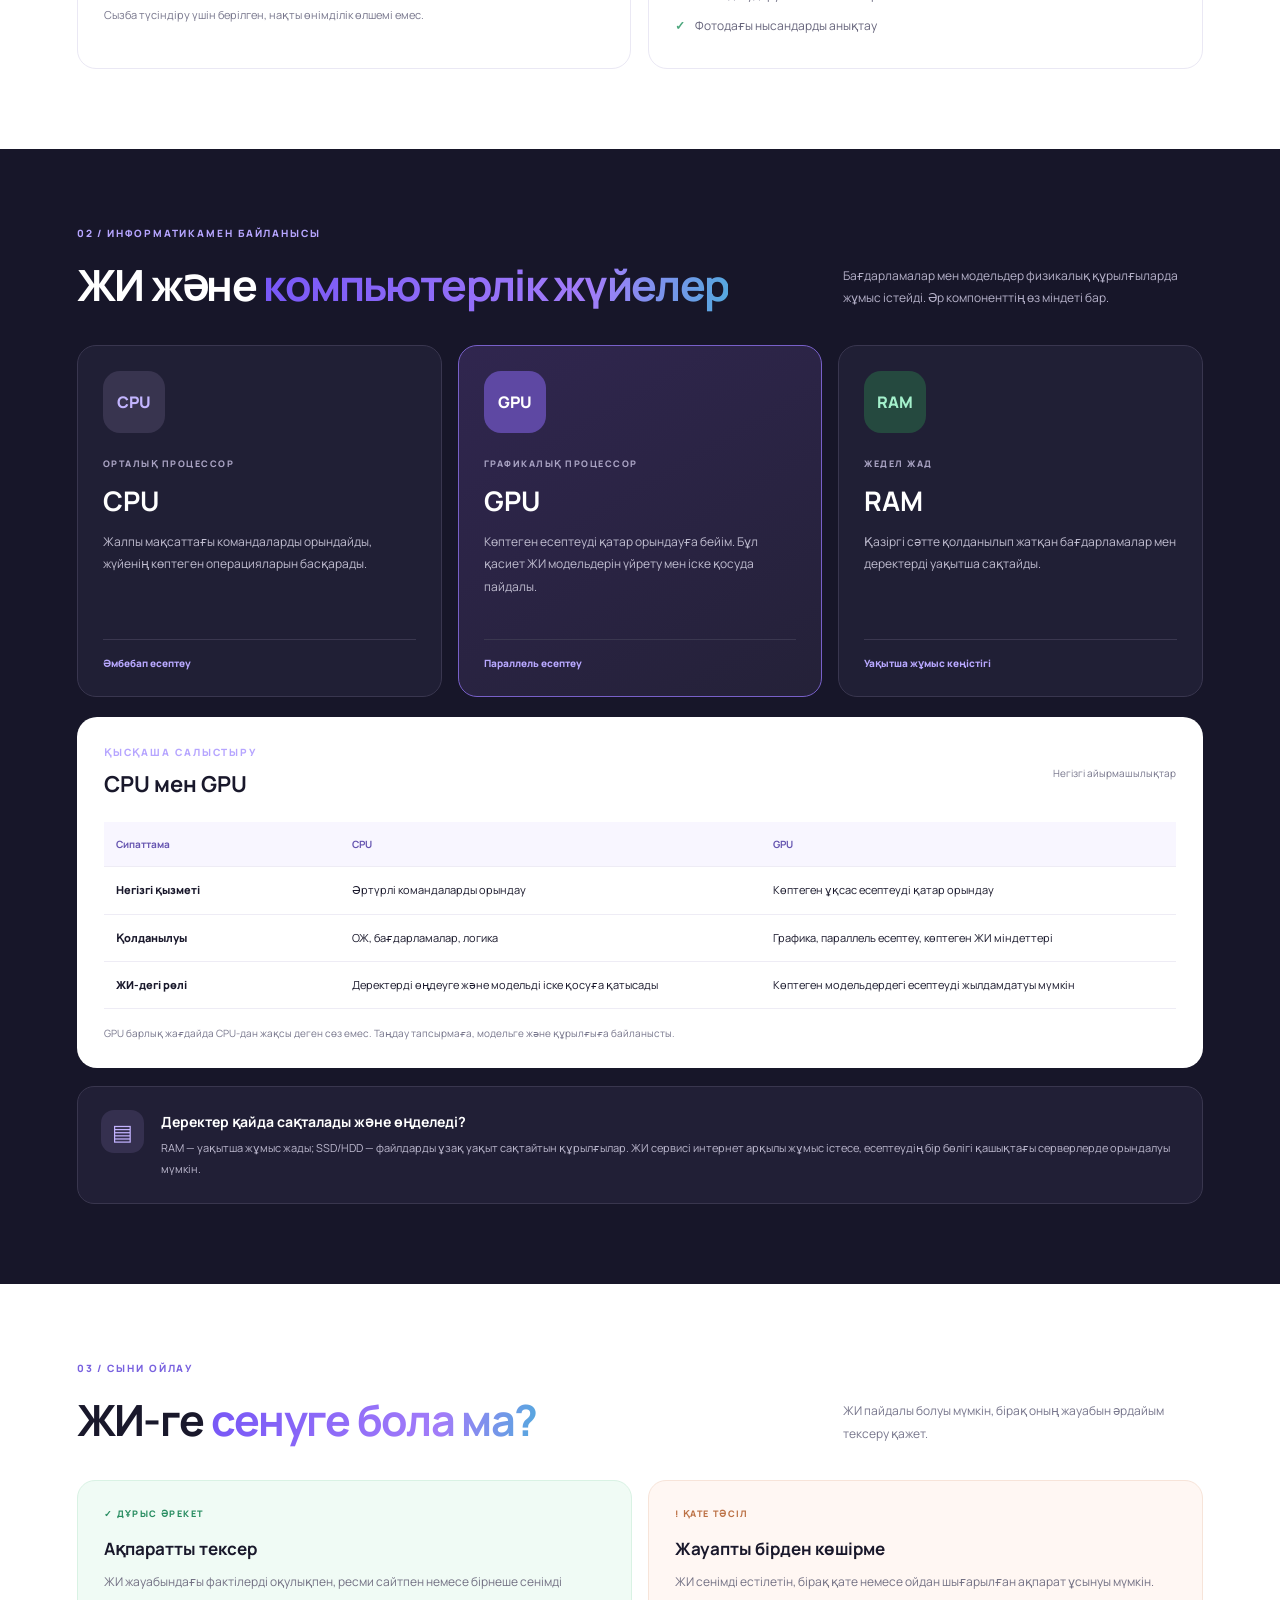
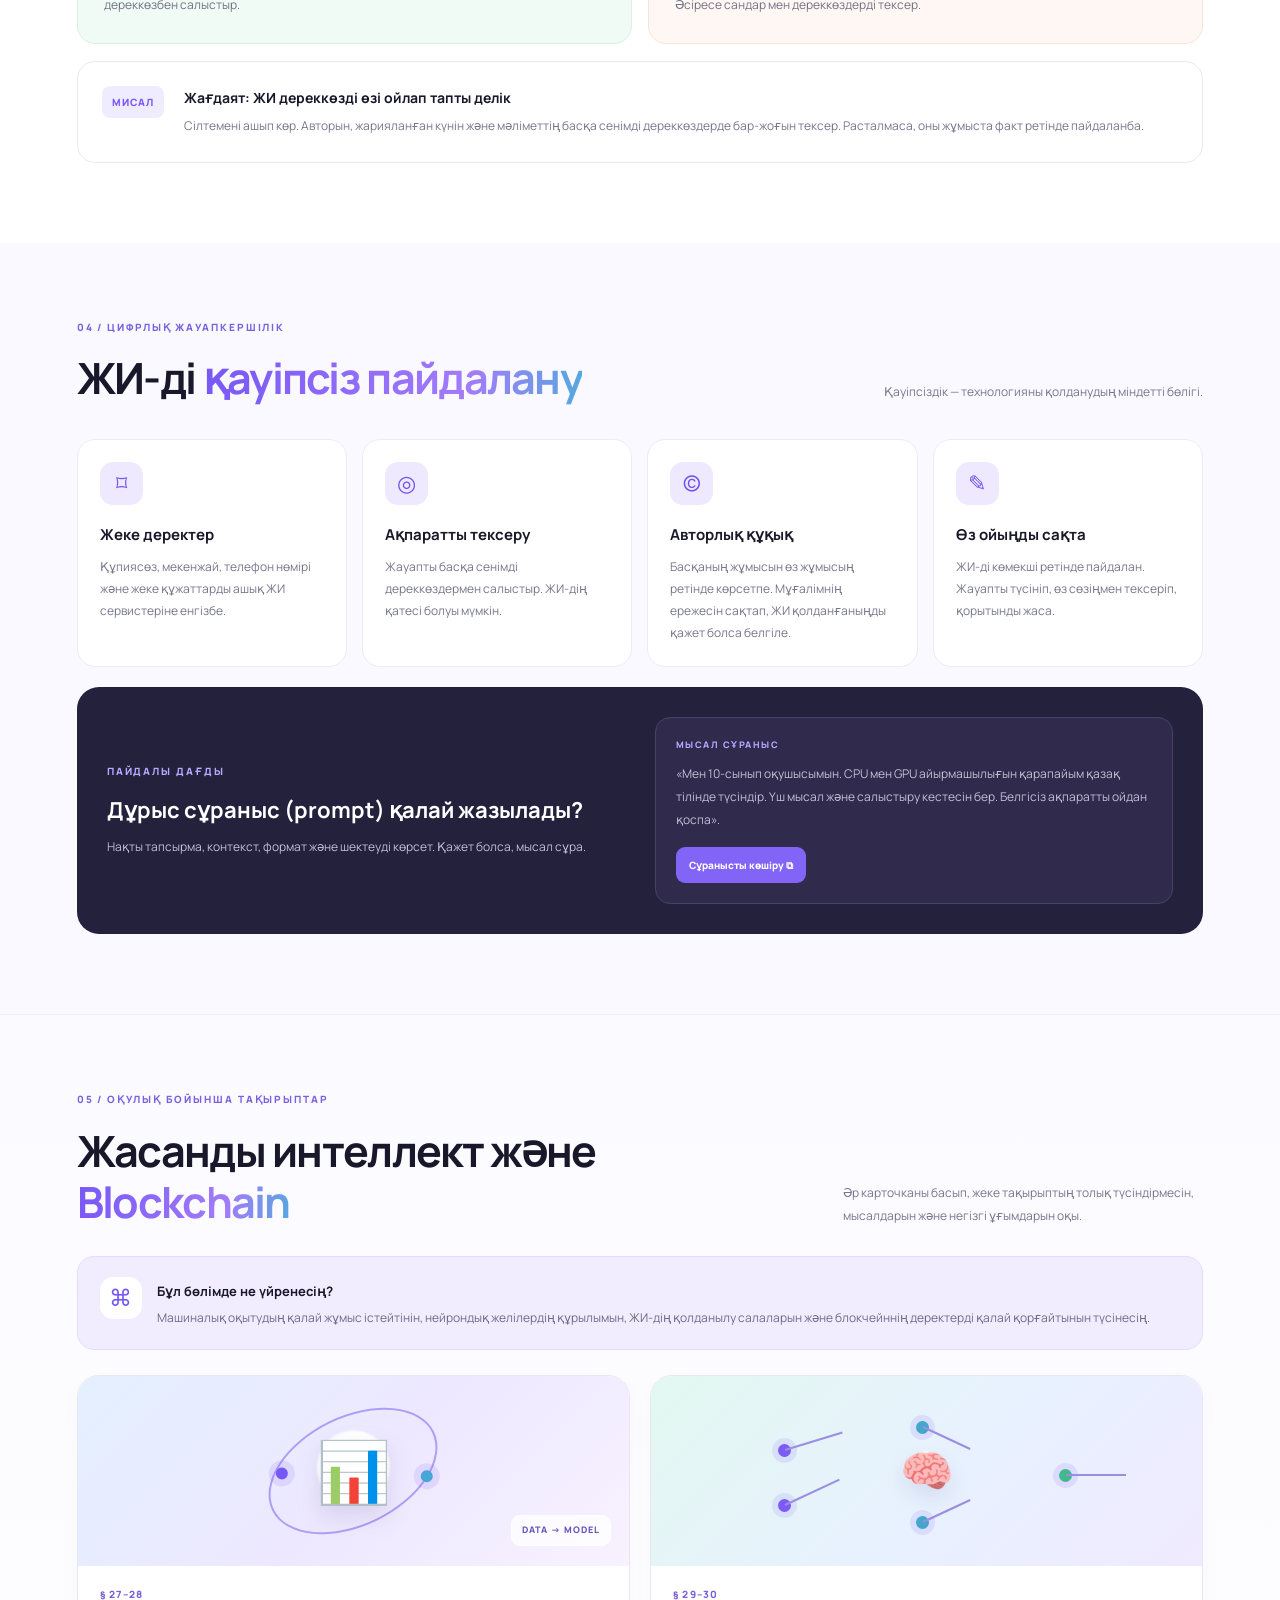
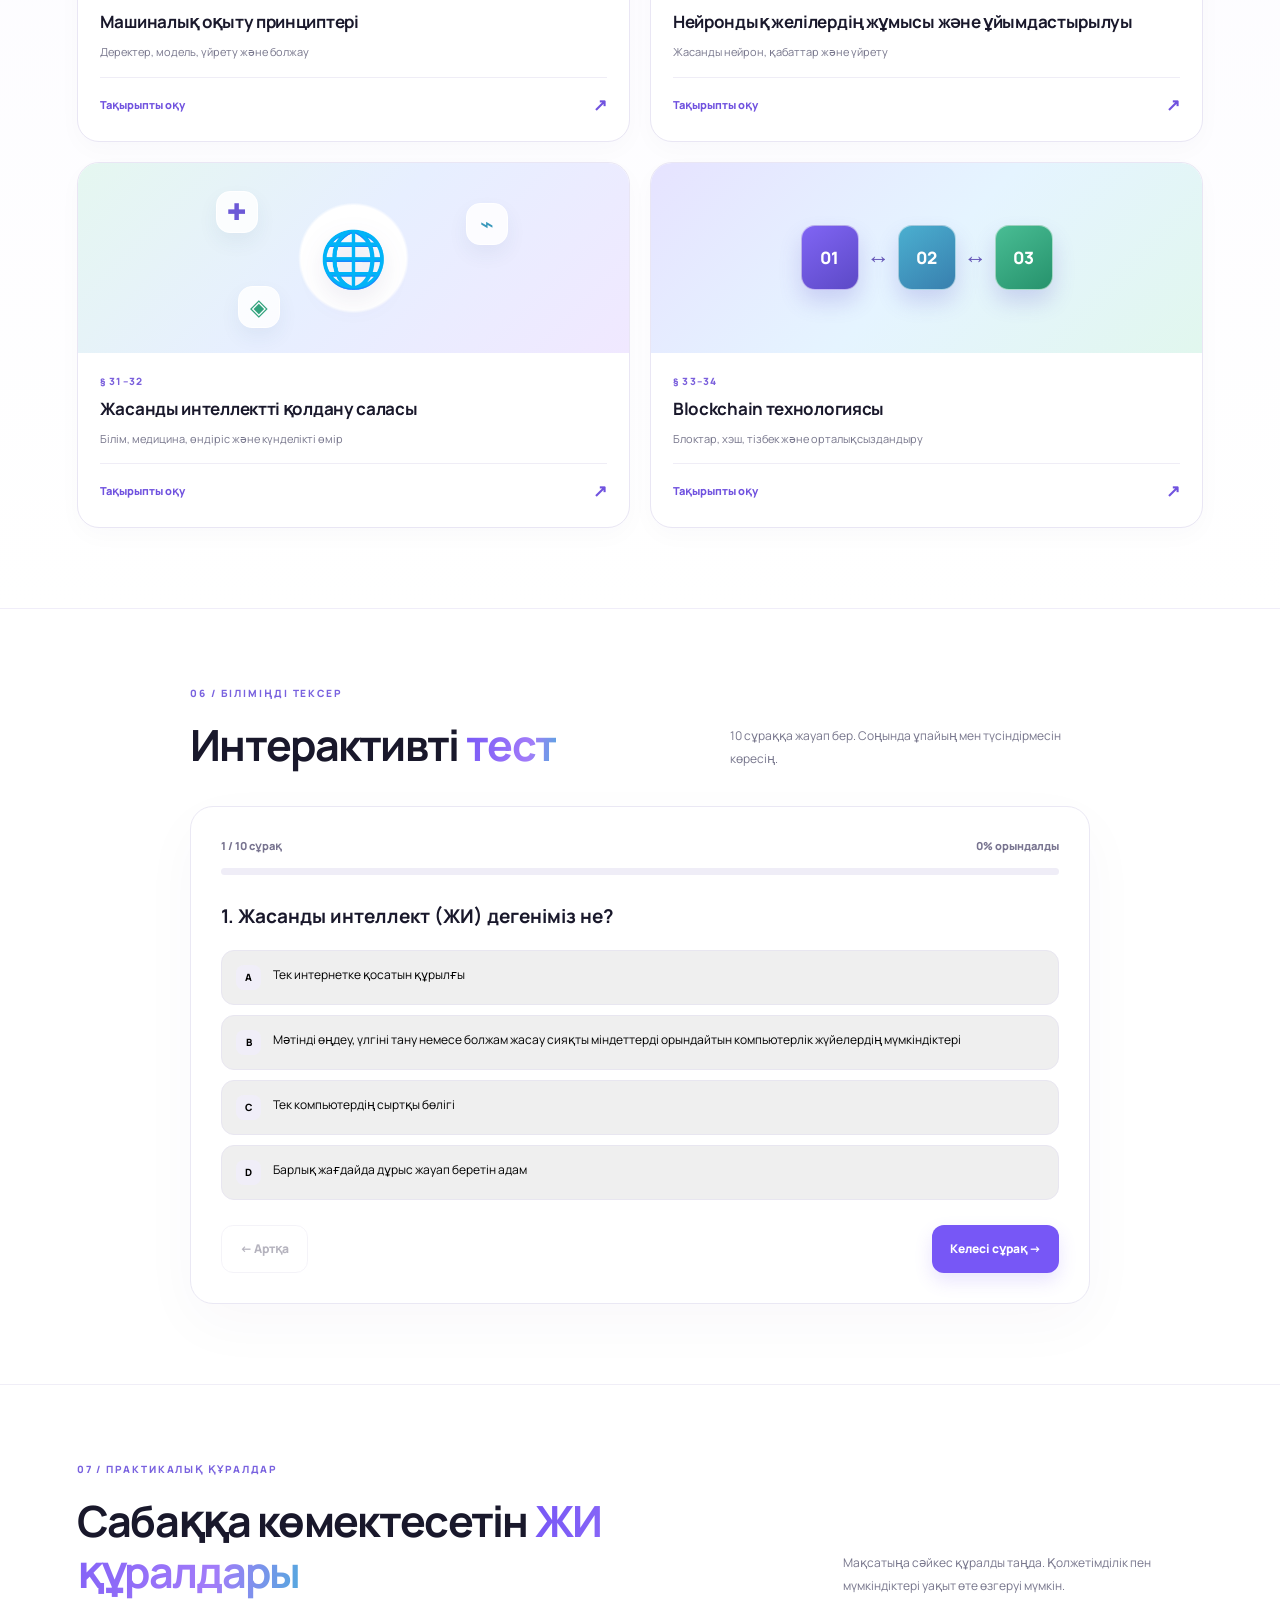
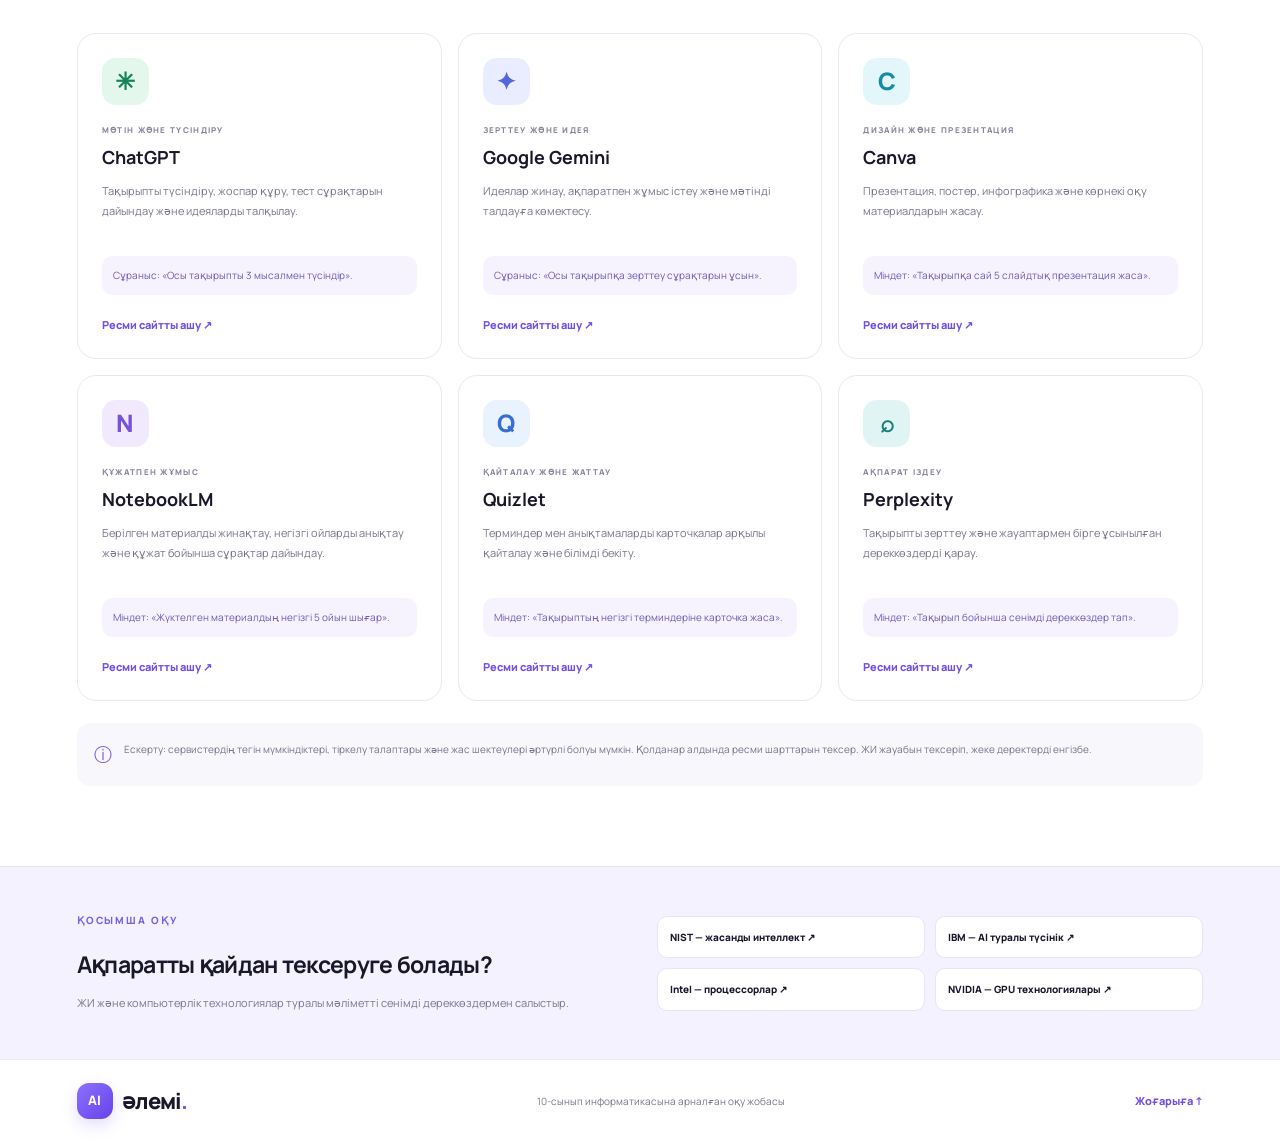
==== commit c04a02a5: "Add files via upload" ====
--- a/index.html
+++ b/index.html
@@ -15,6 +15,7 @@
     <nav class="nav" id="mainNav">
       <a href="#basics">ЖИ негіздері</a>
       <a href="#systems">Компьютерлік жүйелер</a>
+      <a href="#chapter5">ЖИ және Blockchain</a>
       <a href="#safety">Қауіпсіздік</a>
       <a href="#quiz">Тест</a>
       <a href="#tools">ЖИ құралдары</a>
@@ -122,9 +123,30 @@
       </div>
     </section>
 
+
+    <section class="chapter-section" id="chapter5">
+      <div class="section-wrap content-section">
+        <div class="section-heading">
+          <div><div class="eyebrow">05 / ОҚУЛЫҚ БОЙЫНША ТАҚЫРЫПТАР</div><h2>Жасанды интеллект және <span class="gradient-text">Blockchain</span></h2></div>
+          <p>Әр карточканы басып, жеке тақырыптың толық түсіндірмесін, мысалдарын және негізгі ұғымдарын оқы.</p>
+        </div>
+        <div class="chapter-intro"><span class="chapter-intro-icon">⌘</span><div><b>Бұл бөлімде не үйренесің?</b><p>Машиналық оқытудың қалай жұмыс істейтінін, нейрондық желілердің құрылымын, ЖИ-дің қолданылу салаларын және блокчейннің деректерді қалай қорғайтынын түсінесің.</p></div></div>
+        <div class="topic-grid" id="topicGrid">
+          <button class="topic-card" data-topic="ml"><span class="topic-art art-ml"><span class="art-orbit"></span><span class="art-emoji">📊</span><span class="art-chip">DATA → MODEL</span></span><span class="topic-card-body"><span class="topic-number">§ 27–28</span><b>Машиналық оқыту принциптері</b><span>Деректер, модель, үйрету және болжау</span><span class="topic-open">Тақырыпты оқу <b>↗</b></span></span></button>
+          <button class="topic-card" data-topic="nn"><span class="topic-art art-nn"><span class="neuron n1"></span><span class="neuron n2"></span><span class="neuron n3"></span><span class="neuron n4"></span><span class="neuron n5"></span><span class="art-emoji">🧠</span></span><span class="topic-card-body"><span class="topic-number">§ 29–30</span><b>Нейрондық желілердің жұмысы және ұйымдастырылуы</b><span>Жасанды нейрон, қабаттар және үйрету</span><span class="topic-open">Тақырыпты оқу <b>↗</b></span></span></button>
+          <button class="topic-card" data-topic="uses"><span class="topic-art art-uses"><span class="art-emoji">🌐</span><span class="art-mini mini-one">✚</span><span class="art-mini mini-two">⌁</span><span class="art-mini mini-three">◈</span></span><span class="topic-card-body"><span class="topic-number">§ 31–32</span><b>Жасанды интеллектті қолдану саласы</b><span>Білім, медицина, өндіріс және күнделікті өмір</span><span class="topic-open">Тақырыпты оқу <b>↗</b></span></span></button>
+          <button class="topic-card" data-topic="blockchain"><span class="topic-art art-chain"><span class="chain-block">01</span><span class="chain-link">↔</span><span class="chain-block">02</span><span class="chain-link">↔</span><span class="chain-block">03</span></span><span class="topic-card-body"><span class="topic-number">§ 33–34</span><b>Blockchain технологиясы</b><span>Блоктар, хэш, тізбек және орталықсыздандыру</span><span class="topic-open">Тақырыпты оқу <b>↗</b></span></span></button>
+        </div>
+        <article class="topic-detail" id="topicDetail" hidden>
+          <button class="topic-back" id="topicBack">← Барлық тақырыпқа қайту</button>
+          <div id="topicDetailContent"></div>
+        </article>
+      </div>
+    </section>
+
     <section class="section-wrap content-section quiz-section" id="quiz">
       <div class="section-heading">
-        <div><div class="eyebrow">05 / БІЛІМІҢДІ ТЕКСЕР</div><h2>Интерактивті <span class="gradient-text">тест</span></h2></div>
+        <div><div class="eyebrow">06 / БІЛІМІҢДІ ТЕКСЕР</div><h2>Интерактивті <span class="gradient-text">тест</span></h2></div>
         <p>10 сұраққа жауап бер. Соңында ұпайың мен түсіндірмесін көресің.</p>
       </div>
       <div class="quiz-box" id="quizBox">
@@ -139,7 +161,7 @@
     <section class="tools-section" id="tools">
       <div class="section-wrap content-section">
         <div class="section-heading">
-          <div><div class="eyebrow">06 / ПРАКТИКАЛЫҚ ҚҰРАЛДАР</div><h2>Сабаққа көмектесетін <span class="gradient-text">ЖИ құралдары</span></h2></div>
+          <div><div class="eyebrow">07 / ПРАКТИКАЛЫҚ ҚҰРАЛДАР</div><h2>Сабаққа көмектесетін <span class="gradient-text">ЖИ құралдары</span></h2></div>
           <p>Мақсатыңа сәйкес құралды таңда. Қолжетімділік пен мүмкіндіктері уақыт өте өзгеруі мүмкін.</p>
         </div>
         <div class="tools-grid">
--- a/style.css
+++ b/style.css
@@ -86,3 +86,24 @@
 @media(max-width:1000px){.site-header{padding:0 4%;gap:12px}.nav{gap:12px}.nav a{font-size:10px}.header-cta{font-size:10px;padding:10px}.section-wrap{width:90%}.hero{gap:22px}.hero-art{height:330px}.safety-grid{grid-template-columns:repeat(2,1fr)}}
 @media(max-width:760px){.site-header{height:68px}.menu-toggle{display:block;margin-left:auto}.nav{display:none;position:absolute;top:67px;left:0;right:0;padding:18px 6%;background:white;border-bottom:1px solid var(--line);box-shadow:0 12px 20px #241a4b0d;flex-direction:column;align-items:flex-start}.nav.open{display:flex}.nav a{font-size:12px}.header-cta{display:none}.hero{grid-template-columns:1fr;padding-top:50px}.hero-art{height:320px}.hero-bottom{grid-template-columns:1fr;margin-bottom:25px}.section-heading{display:block}.section-heading>p{margin-top:13px}.three-cards,.hardware-grid,.tools-grid{grid-template-columns:1fr}.split-grid,.trust-grid,.prompt-panel,.sources-inner{grid-template-columns:1fr}.hardware-card p{min-height:0}.safety-grid{grid-template-columns:1fr 1fr}.hero-bottom{gap:9px}.content-section{padding-top:58px;padding-bottom:60px}.sources-inner{gap:20px}.footer{flex-wrap:wrap}.footer p{order:3;width:100%}}
 @media(max-width:480px){.section-wrap{width:90%}h1{font-size:48px;letter-spacing:-2.7px}.hero-lead{font-size:13px}.hero-art{height:280px}.ai-core{width:120px;height:120px;border-radius:35px}.ai-core span{font-size:46px}.orbit-one{width:220px;height:220px}.orbit-two{width:280px;height:150px}.chip-one{left:12px;top:35px}.chip-two{right:10px;top:105px}.chip-three{left:18px;bottom:54px}.float-chip{font-size:9px;padding:8px 10px}.art-caption{font-size:7px}.definition-panel{grid-template-columns:1fr;padding:22px}.three-cards{gap:10px}.compare-line{align-items:flex-start;flex-direction:column;gap:6px}.compare-label{width:auto}.compare-track{width:100%;flex:auto}.safety-grid{grid-template-columns:1fr}.quiz-box{padding:20px}.question-title{font-size:16px}.quiz-controls .btn{padding:11px 12px;font-size:10px}.source-links{grid-template-columns:1fr}.comparison-wrap{padding:18px}.mini-scenario{flex-direction:column}.prompt-panel{padding:22px}.footer{padding:22px 5%}}
+
+/* Chapter 5: clickable textbook topic cards and focused lesson views */
+.chapter-section{background:linear-gradient(180deg,#fbfaff 0%,#fff 100%);border-block:1px solid #f0edf9}
+.chapter-intro{display:flex;gap:15px;align-items:flex-start;padding:20px 22px;background:#f1edff;border:1px solid #e5ddff;border-radius:17px;margin:-7px 0 25px}
+.chapter-intro-icon{width:42px;height:42px;flex:0 0 42px;display:grid;place-items:center;background:#fff;border-radius:13px;color:#7757f6;font-size:23px}
+.chapter-intro b{font-size:13px}.chapter-intro p{font-size:12px;line-height:1.8;color:#6f6b84;margin-top:4px}
+.topic-grid{display:grid;grid-template-columns:repeat(2,minmax(0,1fr));gap:20px}
+.topic-card{display:block;text-align:left;border:1px solid #e9e6f4;border-radius:22px;overflow:hidden;background:#fff;color:var(--ink);padding:0;box-shadow:0 8px 24px #33245c06;transition:transform .2s,box-shadow .2s,border-color .2s}
+.topic-card:hover{transform:translateY(-4px);box-shadow:0 18px 38px #33245c12;border-color:#d8ceff}
+.topic-art{height:190px;position:relative;overflow:hidden;display:flex;align-items:center;justify-content:center}
+.art-ml{background:radial-gradient(circle at 50% 48%,#fff 0 12%,transparent 13%),linear-gradient(135deg,#e4f0ff,#ede8ff 52%,#f8f2ff)}
+.art-emoji{font-size:60px;filter:drop-shadow(0 10px 12px #43387922);z-index:2}
+.art-orbit{position:absolute;width:180px;height:110px;border:2px solid #8c7af0aa;border-radius:50%;transform:rotate(-26deg)}.art-orbit:before,.art-orbit:after{content:"";position:absolute;width:12px;height:12px;border-radius:50%;background:#7757f6;box-shadow:0 0 0 7px #7757f622}.art-orbit:before{left:17px;top:18px}.art-orbit:after{right:18px;bottom:10px;background:#47a5d8}
+.art-chip{position:absolute;bottom:20px;right:18px;padding:7px 10px;background:#ffffffc9;border:1px solid #fff;border-radius:9px;font-size:9px;font-weight:800;letter-spacing:1px;color:#6755bc}
+.art-nn{background:radial-gradient(circle at 50% 45%,#fff 0 3%,transparent 4%),linear-gradient(135deg,#e2f8f0,#e8f1ff 55%,#f0eaff)}
+.neuron{position:absolute;width:13px;height:13px;border-radius:50%;background:#7b5af5;box-shadow:0 0 0 6px #7b5af522;z-index:1}.neuron:after{content:"";position:absolute;width:60px;height:2px;background:#9b8de0;left:7px;top:5px;transform-origin:left center;z-index:-1}.n1{left:23%;top:36%}.n2{left:23%;top:65%}.n3{left:48%;top:24%;background:#43a7cb}.n4{left:48%;top:74%;background:#43a7cb}.n5{left:74%;top:49%;background:#42b88c}.n1:after{transform:rotate(-17deg)}.n2:after{transform:rotate(-25deg)}.n3:after{width:52px;transform:rotate(25deg)}.n4:after{width:52px;transform:rotate(-25deg)}.art-nn .art-emoji{font-size:43px;opacity:.9}
+.art-uses{background:radial-gradient(circle at 50% 50%,#fff 0 18%,transparent 19%),linear-gradient(135deg,#e5f7f0,#e7efff 48%,#f0e8ff)}.art-mini{position:absolute;width:42px;height:42px;display:grid;place-items:center;border-radius:14px;background:#ffffffd9;border:1px solid #fff;box-shadow:0 9px 20px #2c4e6a10;font-size:23px;color:#6c59d7}.mini-one{top:28px;left:25%}.mini-two{right:22%;top:40px;color:#3998bb}.mini-three{left:29%;bottom:25px;color:#31a27c}.art-uses .art-emoji{font-size:55px}
+.art-chain{background:linear-gradient(135deg,#e6e3ff,#e5f4ff 50%,#e1f7ee);gap:8px}.chain-block{width:58px;height:65px;border-radius:14px;background:linear-gradient(145deg,#8065f4,#5c49c6);color:#fff;display:grid;place-items:center;font-size:17px;font-weight:800;box-shadow:0 12px 22px #5c49c633;border:1px solid #ffffff88}.chain-block:nth-of-type(3){background:linear-gradient(145deg,#4bafd0,#387fae)}.chain-block:nth-of-type(5){background:linear-gradient(145deg,#49bd94,#26926c)}.chain-link{font-size:23px;color:#6657b8;font-weight:800}
+.topic-card-body{display:flex;flex-direction:column;align-items:flex-start;padding:20px 22px 22px;gap:8px}.topic-number{font-size:10px;font-weight:800;color:#7b60dc;letter-spacing:1.2px}.topic-card-body>b{font-size:17px;line-height:1.45;letter-spacing:-.3px}.topic-card-body>span:not(.topic-number):not(.topic-open){font-size:11px;line-height:1.7;color:#77768c}.topic-open{display:flex;justify-content:space-between;align-items:center;width:100%;border-top:1px solid #efedf6;margin-top:7px;padding-top:13px;font-size:11px;font-weight:800;color:#7052df}.topic-open b{font-size:17px}
+.topic-detail{margin-top:5px}.topic-back{border:1px solid #e5e0f5;background:#fff;border-radius:10px;padding:10px 14px;color:#6853bd;font-weight:800;font-size:11px;margin-bottom:22px}.topic-detail-hero{display:grid;grid-template-columns:92px 1fr;gap:22px;align-items:center;padding:28px;border-radius:22px;background:linear-gradient(115deg,#f0edff,#f6fbff);border:1px solid #e8e2ff;margin-bottom:22px}.topic-detail-icon{width:82px;height:82px;display:grid;place-items:center;border-radius:24px;background:#fff;font-size:42px;box-shadow:0 12px 30px #4b3a8a10}.topic-detail-hero .eyebrow{margin-bottom:8px}.topic-detail-hero h2{font-size:clamp(25px,3.5vw,38px);line-height:1.2;letter-spacing:-1.1px;margin-bottom:10px}.topic-detail-hero p{font-size:13px;color:#6f6d83;line-height:1.9;max-width:800px}.topic-contents{display:grid;gap:13px}.topic-content-card{display:grid;grid-template-columns:42px 1fr;gap:16px;padding:22px;border:1px solid #eae8f4;border-radius:17px;background:#fff}.topic-content-number{width:38px;height:38px;display:grid;place-items:center;border-radius:12px;background:#f0ecff;color:#7255df;font-size:11px;font-weight:800}.topic-content-card h3{font-size:15px;margin:2px 0 10px;letter-spacing:-.2px}.topic-prose{font-size:12px;color:#68677c;line-height:1.95}.topic-prose ol{padding-left:19px}.topic-prose li{padding-left:4px;margin:4px 0}.topic-prose b{color:#35334d}.topic-vocab,.topic-task{margin-top:17px;padding:22px 24px;border-radius:17px;background:#f8f6ff;border:1px solid #e9e3ff}.topic-vocab .eyebrow,.topic-task .eyebrow{margin-bottom:8px}.topic-vocab p,.topic-task p{font-size:12px;line-height:1.9;color:#68677c}.topic-task{background:#f1fbf7;border-color:#dff4eb}.topic-task h3{font-size:16px;margin-bottom:7px}.topic-bottom-nav{display:flex;justify-content:space-between;gap:12px;flex-wrap:wrap;margin-top:20px}
+@media(max-width:760px){.topic-grid{grid-template-columns:1fr}.topic-art{height:165px}.topic-detail-hero{grid-template-columns:1fr;padding:22px}.topic-detail-icon{width:65px;height:65px;font-size:34px;border-radius:18px}.topic-content-card{grid-template-columns:32px 1fr;gap:11px;padding:17px}.topic-content-number{width:30px;height:30px}.topic-card-body>b{font-size:16px}.chapter-intro{padding:16px}}
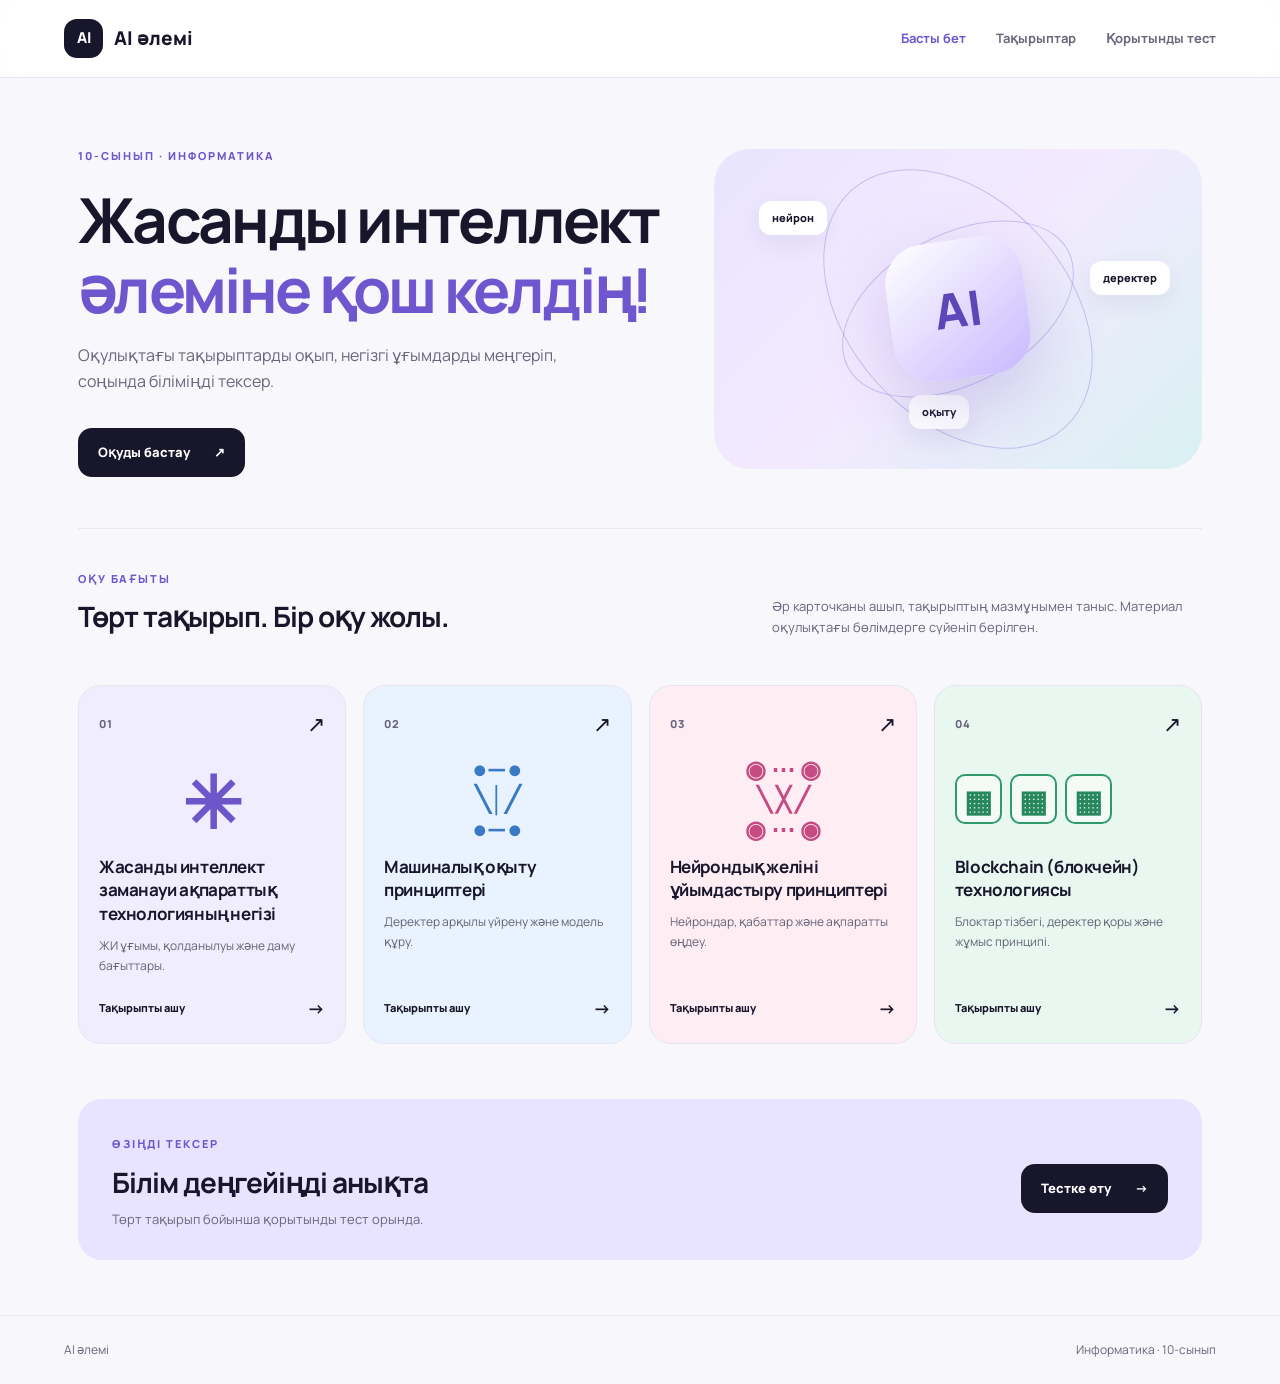
==== commit b89a3267: "Add files via upload" ====
--- a/index.html
+++ b/index.html
@@ -3,184 +3,40 @@
 <head>
   <meta charset="UTF-8">
   <meta name="viewport" content="width=device-width, initial-scale=1.0">
-  <meta name="description" content="10-сынып оқушыларына арналған жасанды интеллект туралы оқу сайты">
-  <title>AI әлемі — Жасанды интеллектті таны</title>
+  <title>AI әлемі | Жасанды интеллект</title>
   <link rel="stylesheet" href="style.css">
-  <script src="script.js" defer></script>
 </head>
 <body>
-  <header class="site-header">
-    <a class="brand" href="#home" aria-label="AI әлемі басты беті"><span class="brand-mark">AI</span><span>әлемі<span class="brand-dot">.</span></span></a>
-    <button class="menu-toggle" id="menuToggle" aria-label="Мәзірді ашу" aria-expanded="false">☰</button>
-    <nav class="nav" id="mainNav">
-      <a href="#basics">ЖИ негіздері</a>
-      <a href="#systems">Компьютерлік жүйелер</a>
-      <a href="#chapter5">ЖИ және Blockchain</a>
-      <a href="#safety">Қауіпсіздік</a>
-      <a href="#quiz">Тест</a>
-      <a href="#tools">ЖИ құралдары</a>
-    </nav>
-    <a class="header-cta" href="#basics">Зерттеуді бастау <span>↗</span></a>
-  </header>
-
-  <main>
-    <section class="hero section-wrap" id="home">
-      <div class="hero-copy">
-        <div class="eyebrow"><span class="pulse"></span> 10-СЫНЫП · ИНФОРМАТИКА</div>
-        <h1>AI әлеміне<br>қош <span class="gradient-text">келдің!</span></h1>
-        <p class="hero-lead">Жасанды интеллекттің мүмкіндіктерін зертте, оның компьютерлік жүйелермен байланысын түсін және цифрлық технологияларды қауіпсіз пайдалануды үйрен.</p>
-        <div class="hero-actions">
-          <a class="btn btn-primary" href="#basics">ЖИ-ді зерттеу <span>→</span></a>
-          <a class="btn btn-ghost" href="#quiz">Тест тапсыру <span>↗</span></a>
-        </div>
-        <div class="hero-note"><span class="note-icon">✓</span> Түсінікті материалдар · Мысалдар · Интерактивті тест</div>
-      </div>
-      <div class="hero-art" aria-label="Жасанды интеллект тақырыбындағы сәндік иллюстрация">
-        <div class="orbit orbit-one"></div><div class="orbit orbit-two"></div>
-        <div class="ai-core"><span>AI</span><small>INTELLIGENCE</small></div>
-        <div class="float-chip chip-one"><span>⌘</span> Алгоритм</div>
-        <div class="float-chip chip-two"><span>◈</span> Деректер</div>
-        <div class="float-chip chip-three"><span>✳</span> Үйрену</div>
-        <div class="art-caption">БІЛІМ · ТЕХНОЛОГИЯ · ЖАУАПКЕРШІЛІК</div>
-      </div>
-      <div class="hero-bottom">
-        <a href="#basics" class="topic-pill"><span class="pill-icon purple">✳</span><span><b>ЖИ негіздері</b><small>Ұғымдар мен мысалдар</small></span><span class="pill-arrow">↗</span></a>
-        <a href="#systems" class="topic-pill"><span class="pill-icon blue">▦</span><span><b>Компьютерлік жүйелер</b><small>CPU, GPU және RAM</small></span><span class="pill-arrow">↗</span></a>
-        <a href="#safety" class="topic-pill"><span class="pill-icon green">◇</span><span><b>Қауіпсіздік</b><small>Саналы әрі дұрыс қолдану</small></span><span class="pill-arrow">↗</span></a>
-      </div>
-    </section>
-
-    <section class="section-wrap content-section" id="basics">
-      <div class="section-heading">
-        <div><div class="eyebrow">01 / НЕГІЗГІ ТҮСІНІК</div><h2>Жасанды интеллект <span class="gradient-text">дегеніміз не?</span></h2></div>
-        <p>ЖИ-ді түсіну үшін алдымен оның не істейтінін және қалай үйренетінін қарастырайық.</p>
-      </div>
-      <div class="definition-panel">
-        <div class="definition-symbol">✳</div>
-        <div><h3>Қарапайым тілмен айтқанда</h3><p><b>Жасанды интеллект (ЖИ)</b> — мәтінді түсіну, суретті тану, үлгілерді табу, болжам жасау немесе мазмұн құрастыру сияқты міндеттерді орындауға арналған компьютерлік жүйелердің мүмкіндіктері.</p><p class="muted">ЖИ адам сияқты сезінеді немесе бәрін біледі дегенді білдірмейді. Ол деректер мен үйретілген модельдерге сүйеніп нәтиже жасайды.</p></div>
-      </div>
-      <div class="three-cards">
-        <article class="info-card"><div class="card-icon lilac">01</div><h3>Деректер</h3><p>Модельдер мәтін, сурет, дыбыс және басқа деректерден заңдылықтарды үйрене алады.</p></article>
-        <article class="info-card"><div class="card-icon sky">02</div><h3>Модель</h3><p>Үйретілген модель кіріс ақпаратын өңдеп, тапсырмаға сай нәтиже ұсынады.</p></article>
-        <article class="info-card"><div class="card-icon mint">03</div><h3>Нәтиже</h3><p>Нәтиже жауап, аударма, ұсыныс, болжам немесе жасалған сурет болуы мүмкін.</p></article>
-      </div>
-      <div class="split-grid">
-        <div class="subpanel"><h3>ЖИ мен дәстүрлі бағдарламаның айырмашылығы</h3><p>Дәстүрлі бағдарлама көбіне алдын ала жазылған ережелерді орындайды. Машиналық оқыту жүйесі мысалдардан заңдылықтарды үйреніп, соларға сүйеніп болжам немесе нәтиже жасай алады.</p><div class="compare-line"><span class="compare-label">Дәстүрлі бағдарлама</span><span class="compare-track"><i style="width:88%"></i></span></div><div class="compare-line"><span class="compare-label">Машиналық оқыту</span><span class="compare-track violet"><i style="width:72%"></i></span></div><small class="muted">Сызба түсіндіру үшін берілген, нақты өнімділік өлшемі емес.</small></div>
-        <div class="subpanel example-panel"><div class="example-badge">КҮНДЕЛІКТІ ӨМІРДЕН</div><h3>Сен қолданатын ЖИ мысалдары</h3><ul class="check-list"><li>Телефондағы бет-әлпетті тану</li><li>Музыка мен видео ұсынымдары</li><li>Дауысты мәтінге айналдыру</li><li>Мәтінді аудару және чат-боттар</li><li>Фотодағы нысандарды анықтау</li></ul></div>
-      </div>
-    </section>
-
-    <section class="dark-section" id="systems">
-      <div class="section-wrap content-section">
-        <div class="section-heading light-heading">
-          <div><div class="eyebrow">02 / ИНФОРМАТИКАМЕН БАЙЛАНЫСЫ</div><h2>ЖИ және <span class="gradient-text">компьютерлік жүйелер</span></h2></div>
-          <p>Бағдарламалар мен модельдер физикалық құрылғыларда жұмыс істейді. Әр компоненттің өз міндеті бар.</p>
-        </div>
-        <div class="hardware-grid">
-          <article class="hardware-card"><div class="hardware-symbol cpu">CPU</div><div class="hardware-tag">ОРТАЛЫҚ ПРОЦЕССОР</div><h3>CPU</h3><p>Жалпы мақсаттағы командаларды орындайды, жүйенің көптеген операцияларын басқарады.</p><div class="hardware-foot">Әмбебап есептеу</div></article>
-          <article class="hardware-card featured-hardware"><div class="hardware-symbol gpu">GPU</div><div class="hardware-tag">ГРАФИКАЛЫҚ ПРОЦЕССОР</div><h3>GPU</h3><p>Көптеген есептеуді қатар орындауға бейім. Бұл қасиет ЖИ модельдерін үйрету мен іске қосуда пайдалы.</p><div class="hardware-foot">Параллель есептеу</div></article>
-          <article class="hardware-card"><div class="hardware-symbol ram">RAM</div><div class="hardware-tag">ЖЕДЕЛ ЖАД</div><h3>RAM</h3><p>Қазіргі сәтте қолданылып жатқан бағдарламалар мен деректерді уақытша сақтайды.</p><div class="hardware-foot">Уақытша жұмыс кеңістігі</div></article>
-        </div>
-        <div class="comparison-wrap">
-          <div class="comparison-title"><div><div class="eyebrow">ҚЫСҚАША САЛЫСТЫРУ</div><h3>CPU мен GPU</h3></div><span class="table-hint">Негізгі айырмашылықтар</span></div>
-          <div class="table-scroll"><table><thead><tr><th>Сипаттама</th><th>CPU</th><th>GPU</th></tr></thead><tbody><tr><td>Негізгі қызметі</td><td>Әртүрлі командаларды орындау</td><td>Көптеген ұқсас есептеуді қатар орындау</td></tr><tr><td>Қолданылуы</td><td>ОЖ, бағдарламалар, логика</td><td>Графика, параллель есептеу, көптеген ЖИ міндеттері</td></tr><tr><td>ЖИ-дегі рөлі</td><td>Деректерді өңдеуге және модельді іске қосуға қатысады</td><td>Көптеген модельдердегі есептеуді жылдамдатуы мүмкін</td></tr></tbody></table></div>
-          <p class="table-note">GPU барлық жағдайда CPU-дан жақсы деген сөз емес. Таңдау тапсырмаға, модельге және құрылғыға байланысты.</p>
-        </div>
-        <div class="memory-row"><div class="memory-icon">▤</div><div><h3>Деректер қайда сақталады және өңделеді?</h3><p>RAM — уақытша жұмыс жады; SSD/HDD — файлдарды ұзақ уақыт сақтайтын құрылғылар. ЖИ сервисі интернет арқылы жұмыс істесе, есептеудің бір бөлігі қашықтағы серверлерде орындалуы мүмкін.</p></div></div>
-      </div>
-    </section>
-
-    <section class="section-wrap content-section" id="trust">
-      <div class="section-heading">
-        <div><div class="eyebrow">03 / СЫНИ ОЙЛАУ</div><h2>ЖИ-ге <span class="gradient-text">сенуге бола ма?</span></h2></div>
-        <p>ЖИ пайдалы болуы мүмкін, бірақ оның жауабын әрдайым тексеру қажет.</p>
-      </div>
-      <div class="trust-grid">
-        <article class="trust-card trust-good"><div class="trust-label">✓ ДҰРЫС ӘРЕКЕТ</div><h3>Ақпаратты тексер</h3><p>ЖИ жауабындағы фактілерді оқулықпен, ресми сайтпен немесе бірнеше сенімді дереккөзбен салыстыр.</p></article>
-        <article class="trust-card trust-bad"><div class="trust-label">! ҚАТЕ ТӘСІЛ</div><h3>Жауапты бірден көшірме</h3><p>ЖИ сенімді естілетін, бірақ қате немесе ойдан шығарылған ақпарат ұсынуы мүмкін. Әсіресе сандар мен дереккөздерді тексер.</p></article>
-      </div>
-      <div class="mini-scenario">
-        <div class="scenario-number">МИСАЛ</div><div><h3>Жағдаят: ЖИ дереккөзді өзі ойлап тапты делік</h3><p>Сілтемені ашып көр. Авторын, жарияланған күнін және мәліметтің басқа сенімді дереккөздерде бар-жоғын тексер. Расталмаса, оны жұмыста факт ретінде пайдаланба.</p></div>
-      </div>
-    </section>
-
-    <section class="soft-section" id="safety">
-      <div class="section-wrap content-section">
-        <div class="section-heading">
-          <div><div class="eyebrow">04 / ЦИФРЛЫҚ ЖАУАПКЕРШІЛІК</div><h2>ЖИ-ді <span class="gradient-text">қауіпсіз пайдалану</span></h2></div>
-          <p>Қауіпсіздік — технологияны қолданудың міндетті бөлігі.</p>
-        </div>
-        <div class="safety-grid">
-          <article class="safety-card"><span class="safety-icon">⌑</span><h3>Жеке деректер</h3><p>Құпиясөз, мекенжай, телефон нөмірі және жеке құжаттарды ашық ЖИ сервистеріне енгізбе.</p></article>
-          <article class="safety-card"><span class="safety-icon">◎</span><h3>Ақпаратты тексеру</h3><p>Жауапты басқа сенімді дереккөздермен салыстыр. ЖИ-дің қатесі болуы мүмкін.</p></article>
-          <article class="safety-card"><span class="safety-icon">©</span><h3>Авторлық құқық</h3><p>Басқаның жұмысын өз жұмысың ретінде көрсетпе. Мұғалімнің ережесін сақтап, ЖИ қолданғаныңды қажет болса белгіле.</p></article>
-          <article class="safety-card"><span class="safety-icon">✎</span><h3>Өз ойыңды сақта</h3><p>ЖИ-ді көмекші ретінде пайдалан. Жауапты түсініп, өз сөзіңмен тексеріп, қорытынды жаса.</p></article>
-        </div>
-        <div class="prompt-panel">
-          <div><div class="eyebrow">ПАЙДАЛЫ ДАҒДЫ</div><h3>Дұрыс сұраныс (prompt) қалай жазылады?</h3><p>Нақты тапсырма, контекст, формат және шектеуді көрсет. Қажет болса, мысал сұра.</p></div>
-          <div class="prompt-example"><div class="prompt-label">МЫСАЛ СҰРАНЫС</div><p>«Мен 10-сынып оқушысымын. CPU мен GPU айырмашылығын қарапайым қазақ тілінде түсіндір. Үш мысал және салыстыру кестесін бер. Белгісіз ақпаратты ойдан қоспа».</p><button class="copy-button" id="copyPrompt">Сұранысты көшіру ⧉</button></div>
-        </div>
-      </div>
-    </section>
-
-
-    <section class="chapter-section" id="chapter5">
-      <div class="section-wrap content-section">
-        <div class="section-heading">
-          <div><div class="eyebrow">05 / ОҚУЛЫҚ БОЙЫНША ТАҚЫРЫПТАР</div><h2>Жасанды интеллект және <span class="gradient-text">Blockchain</span></h2></div>
-          <p>Әр карточканы басып, жеке тақырыптың толық түсіндірмесін, мысалдарын және негізгі ұғымдарын оқы.</p>
-        </div>
-        <div class="chapter-intro"><span class="chapter-intro-icon">⌘</span><div><b>Бұл бөлімде не үйренесің?</b><p>Машиналық оқытудың қалай жұмыс істейтінін, нейрондық желілердің құрылымын, ЖИ-дің қолданылу салаларын және блокчейннің деректерді қалай қорғайтынын түсінесің.</p></div></div>
-        <div class="topic-grid" id="topicGrid">
-          <button class="topic-card" data-topic="ml"><span class="topic-art art-ml"><span class="art-orbit"></span><span class="art-emoji">📊</span><span class="art-chip">DATA → MODEL</span></span><span class="topic-card-body"><span class="topic-number">§ 27–28</span><b>Машиналық оқыту принциптері</b><span>Деректер, модель, үйрету және болжау</span><span class="topic-open">Тақырыпты оқу <b>↗</b></span></span></button>
-          <button class="topic-card" data-topic="nn"><span class="topic-art art-nn"><span class="neuron n1"></span><span class="neuron n2"></span><span class="neuron n3"></span><span class="neuron n4"></span><span class="neuron n5"></span><span class="art-emoji">🧠</span></span><span class="topic-card-body"><span class="topic-number">§ 29–30</span><b>Нейрондық желілердің жұмысы және ұйымдастырылуы</b><span>Жасанды нейрон, қабаттар және үйрету</span><span class="topic-open">Тақырыпты оқу <b>↗</b></span></span></button>
-          <button class="topic-card" data-topic="uses"><span class="topic-art art-uses"><span class="art-emoji">🌐</span><span class="art-mini mini-one">✚</span><span class="art-mini mini-two">⌁</span><span class="art-mini mini-three">◈</span></span><span class="topic-card-body"><span class="topic-number">§ 31–32</span><b>Жасанды интеллектті қолдану саласы</b><span>Білім, медицина, өндіріс және күнделікті өмір</span><span class="topic-open">Тақырыпты оқу <b>↗</b></span></span></button>
-          <button class="topic-card" data-topic="blockchain"><span class="topic-art art-chain"><span class="chain-block">01</span><span class="chain-link">↔</span><span class="chain-block">02</span><span class="chain-link">↔</span><span class="chain-block">03</span></span><span class="topic-card-body"><span class="topic-number">§ 33–34</span><b>Blockchain технологиясы</b><span>Блоктар, хэш, тізбек және орталықсыздандыру</span><span class="topic-open">Тақырыпты оқу <b>↗</b></span></span></button>
-        </div>
-        <article class="topic-detail" id="topicDetail" hidden>
-          <button class="topic-back" id="topicBack">← Барлық тақырыпқа қайту</button>
-          <div id="topicDetailContent"></div>
-        </article>
-      </div>
-    </section>
-
-    <section class="section-wrap content-section quiz-section" id="quiz">
-      <div class="section-heading">
-        <div><div class="eyebrow">06 / БІЛІМІҢДІ ТЕКСЕР</div><h2>Интерактивті <span class="gradient-text">тест</span></h2></div>
-        <p>10 сұраққа жауап бер. Соңында ұпайың мен түсіндірмесін көресің.</p>
-      </div>
-      <div class="quiz-box" id="quizBox">
-        <div class="quiz-top"><span class="quiz-count" id="quizCount">1 / 10 сұрақ</span><span class="quiz-score" id="quizProgressText">0% орындалды</span></div>
-        <div class="progress-track"><div class="progress-fill" id="progressFill"></div></div>
-        <div id="questionArea"></div>
-        <div class="quiz-controls"><button class="btn btn-ghost" id="prevQuestion" disabled>← Артқа</button><button class="btn btn-primary" id="nextQuestion">Келесі сұрақ →</button></div>
-        <div id="quizResult" class="quiz-result" hidden></div>
-      </div>
-    </section>
-
-    <section class="tools-section" id="tools">
-      <div class="section-wrap content-section">
-        <div class="section-heading">
-          <div><div class="eyebrow">07 / ПРАКТИКАЛЫҚ ҚҰРАЛДАР</div><h2>Сабаққа көмектесетін <span class="gradient-text">ЖИ құралдары</span></h2></div>
-          <p>Мақсатыңа сәйкес құралды таңда. Қолжетімділік пен мүмкіндіктері уақыт өте өзгеруі мүмкін.</p>
-        </div>
-        <div class="tools-grid">
-          <article class="tool-card"><div class="tool-logo logo-chat">✳</div><div class="tool-type">МӘТІН ЖӘНЕ ТҮСІНДІРУ</div><h3>ChatGPT</h3><p>Тақырыпты түсіндіру, жоспар құру, тест сұрақтарын дайындау және идеяларды талқылау.</p><div class="prompt-sample">Сұраныс: «Осы тақырыпты 3 мысалмен түсіндір».</div><a class="tool-link" href="https://chatgpt.com/" target="_blank" rel="noopener noreferrer">Ресми сайтты ашу ↗</a></article>
-          <article class="tool-card"><div class="tool-logo logo-gemini">✦</div><div class="tool-type">ЗЕРТТЕУ ЖӘНЕ ИДЕЯ</div><h3>Google Gemini</h3><p>Идеялар жинау, ақпаратпен жұмыс істеу және мәтінді талдауға көмектесу.</p><div class="prompt-sample">Сұраныс: «Осы тақырыпқа зерттеу сұрақтарын ұсын».</div><a class="tool-link" href="https://gemini.google.com/" target="_blank" rel="noopener noreferrer">Ресми сайтты ашу ↗</a></article>
-          <article class="tool-card"><div class="tool-logo logo-canva">C</div><div class="tool-type">ДИЗАЙН ЖӘНЕ ПРЕЗЕНТАЦИЯ</div><h3>Canva</h3><p>Презентация, постер, инфографика және көрнекі оқу материалдарын жасау.</p><div class="prompt-sample">Міндет: «Тақырыпқа сай 5 слайдтық презентация жаса».</div><a class="tool-link" href="https://www.canva.com/" target="_blank" rel="noopener noreferrer">Ресми сайтты ашу ↗</a></article>
-          <article class="tool-card"><div class="tool-logo logo-notebook">N</div><div class="tool-type">ҚҰЖАТПЕН ЖҰМЫС</div><h3>NotebookLM</h3><p>Берілген материалды жинақтау, негізгі ойларды анықтау және құжат бойынша сұрақтар дайындау.</p><div class="prompt-sample">Міндет: «Жүктелген материалдың негізгі 5 ойын шығар».</div><a class="tool-link" href="https://notebooklm.google.com/" target="_blank" rel="noopener noreferrer">Ресми сайтты ашу ↗</a></article>
-          <article class="tool-card"><div class="tool-logo logo-quizlet">Q</div><div class="tool-type">ҚАЙТАЛАУ ЖӘНЕ ЖАТТАУ</div><h3>Quizlet</h3><p>Терминдер мен анықтамаларды карточкалар арқылы қайталау және білімді бекіту.</p><div class="prompt-sample">Міндет: «Тақырыптың негізгі терминдеріне карточка жаса».</div><a class="tool-link" href="https://quizlet.com/" target="_blank" rel="noopener noreferrer">Ресми сайтты ашу ↗</a></article>
-          <article class="tool-card"><div class="tool-logo logo-perplexity">⌕</div><div class="tool-type">АҚПАРАТ ІЗДЕУ</div><h3>Perplexity</h3><p>Тақырыпты зерттеу және жауаптармен бірге ұсынылған дереккөздерді қарау.</p><div class="prompt-sample">Міндет: «Тақырып бойынша сенімді дереккөздер тап».</div><a class="tool-link" href="https://www.perplexity.ai/" target="_blank" rel="noopener noreferrer">Ресми сайтты ашу ↗</a></article>
-        </div>
-        <div class="tools-disclaimer"><span>ⓘ</span><p>Ескерту: сервистердің тегін мүмкіндіктері, тіркелу талаптары және жас шектеулері әртүрлі болуы мүмкін. Қолданар алдында ресми шарттарын тексер. ЖИ жауабын тексеріп, жеке деректерді енгізбе.</p></div>
-      </div>
-    </section>
-
-    <section class="sources-section">
-      <div class="section-wrap sources-inner"><div><div class="eyebrow">ҚОСЫМША ОҚУ</div><h2>Ақпаратты қайдан тексеруге болады?</h2><p>ЖИ және компьютерлік технологиялар туралы мәліметті сенімді дереккөздермен салыстыр.</p></div><div class="source-links"><a href="https://www.nist.gov/artificial-intelligence" target="_blank" rel="noopener noreferrer">NIST — жасанды интеллект ↗</a><a href="https://www.ibm.com/think/topics/artificial-intelligence" target="_blank" rel="noopener noreferrer">IBM — AI туралы түсінік ↗</a><a href="https://www.intel.com/content/www/us/en/products/details/processors.html" target="_blank" rel="noopener noreferrer">Intel — процессорлар ↗</a><a href="https://www.nvidia.com/en-us/" target="_blank" rel="noopener noreferrer">NVIDIA — GPU технологиялары ↗</a></div></div>
-    </section>
-  </main>
-  <footer class="footer"><a class="brand" href="#home"><span class="brand-mark">AI</span><span>әлемі<span class="brand-dot">.</span></span></a><p>10-сынып информатикасына арналған оқу жобасы</p><a href="#home" class="back-top">Жоғарыға ↑</a></footer>
-  <div class="toast" id="toast" role="status" aria-live="polite"></div>
+<header class="site-header">
+  <a class="brand" href="index.html"><span class="brand-mark">AI</span><span>AI әлемі</span></a>
+  <nav><a class="active" href="index.html">Басты бет</a><a href="#topics">Тақырыптар</a><a href="test.html">Қорытынды тест</a></nav>
+</header>
+<main>
+  <section class="hero">
+    <div class="hero-copy">
+      <span class="eyebrow">10-СЫНЫП · ИНФОРМАТИКА</span>
+      <h1>Жасанды интеллект<br><span>әлеміне қош келдің!</span></h1>
+      <p>Оқулықтағы тақырыптарды оқып, негізгі ұғымдарды меңгеріп, соңында біліміңді тексер.</p>
+      <a class="primary-btn" href="#topics">Оқуды бастау <span>↗</span></a>
+    </div>
+    <div class="hero-art" aria-label="Жасанды интеллекттің сәндік иллюстрациясы">
+      <div class="orbit orbit-one"></div><div class="orbit orbit-two"></div>
+      <div class="ai-core">AI</div><span class="float-chip chip-one">нейрон</span><span class="float-chip chip-two">деректер</span><span class="float-chip chip-three">оқыту</span>
+    </div>
+  </section>
+  <section class="intro">
+    <div><span class="eyebrow">ОҚУ БАҒЫТЫ</span><h2>Төрт тақырып. Бір оқу жолы.</h2></div>
+    <p>Әр карточканы ашып, тақырыптың мазмұнымен таныс. Материал оқулықтағы бөлімдерге сүйеніп берілген.</p>
+  </section>
+  <section id="topics" class="topics-grid">
+    <a class="topic-card card-purple" href="topic1.html"><div class="card-top"><span class="topic-number">01</span><span class="arrow">↗</span></div><div class="illustration brain">✳</div><h3>Жасанды интеллект заманауи ақпараттық технологияның негізі</h3><p>ЖИ ұғымы, қолданылуы және даму бағыттары.</p><span class="card-link">Тақырыпты ашу <b>→</b></span></a>
+    <a class="topic-card card-blue" href="topic2.html"><div class="card-top"><span class="topic-number">02</span><span class="arrow">↗</span></div><div class="illustration nodes">●—●<br>╲│╱<br>●—●</div><h3>Машиналық оқыту принциптері</h3><p>Деректер арқылы үйрену және модель құру.</p><span class="card-link">Тақырыпты ашу <b>→</b></span></a>
+    <a class="topic-card card-pink" href="topic3.html"><div class="card-top"><span class="topic-number">03</span><span class="arrow">↗</span></div><div class="illustration network">◉ ⋯ ◉<br>╲ ╳ ╱<br>◉ ⋯ ◉</div><h3>Нейрондық желіні ұйымдастыру принциптері</h3><p>Нейрондар, қабаттар және ақпаратты өңдеу.</p><span class="card-link">Тақырыпты ашу <b>→</b></span></a>
+    <a class="topic-card card-green" href="topic4.html"><div class="card-top"><span class="topic-number">04</span><span class="arrow">↗</span></div><div class="illustration blocks"><span>▦</span><span>▦</span><span>▦</span></div><h3>Blockchain (блокчейн) технологиясы</h3><p>Блоктар тізбегі, деректер қоры және жұмыс принципі.</p><span class="card-link">Тақырыпты ашу <b>→</b></span></a>
+  </section>
+  <section class="test-banner"><div><span class="eyebrow">ӨЗІҢДІ ТЕКСЕР</span><h2>Білім деңгейіңді анықта</h2><p>Төрт тақырып бойынша қорытынды тест орында.</p></div><a class="primary-btn" href="test.html">Тестке өту <span>→</span></a></section>
+</main>
+<footer><span>AI әлемі</span><span>Информатика · 10-сынып</span></footer>
+<script src="script.js"></script>
 </body>
-</html>
+</html>
--- a/style.css
+++ b/style.css
@@ -1,109 +1,3 @@
 @import url('https://fonts.googleapis.com/css2?family=Manrope:wght@400;500;600;700;800&display=swap');
-:root{--ink:#19182b;--muted:#77768c;--purple:#7757f6;--purple2:#a58bff;--line:#eae8f4;--pale:#f8f7ff;--white:#fff;--dark:#171629;--mint:#dff8ed;--blue:#e5f0ff}
-*{box-sizing:border-box;margin:0;padding:0}
-html{scroll-behavior:smooth;scroll-padding-top:90px}
-body{font-family:'Manrope',-apple-system,BlinkMacSystemFont,sans-serif;color:var(--ink);background:#fff;line-height:1.65}
-a{color:inherit;text-decoration:none}
-button{font:inherit;cursor:pointer}
-.section-wrap{width:min(1160px,88%);margin-inline:auto}
-.site-header{height:78px;padding:0 6%;display:flex;align-items:center;justify-content:space-between;gap:24px;border-bottom:1px solid #eeedf5;background:#ffffffeb;backdrop-filter:blur(16px);position:sticky;top:0;z-index:20}
-.brand{display:inline-flex;align-items:center;gap:9px;font-size:22px;font-weight:800;letter-spacing:-1px;white-space:nowrap}
-.brand-mark{display:grid;place-items:center;width:36px;height:36px;border-radius:12px;color:white;background:linear-gradient(135deg,#8d71ff,#6543e8);font-size:13px;letter-spacing:0;box-shadow:0 6px 16px #7757f633}
-.brand-dot{color:var(--purple)}
-.nav{display:flex;align-items:center;gap:23px}
-.nav a{font-size:12px;font-weight:700;color:#68677c;transition:color .2s}
-.nav a:hover,.source-links a:hover{color:var(--purple)}
-.header-cta{font-size:12px;font-weight:800;background:#f0ecff;padding:11px 15px;border-radius:11px;color:#5d43c7;white-space:nowrap}
-.header-cta span{margin-left:7px}
-.menu-toggle{display:none;background:white;border:1px solid var(--line);border-radius:10px;padding:7px 11px;color:var(--ink)}
-.hero{padding-top:72px;display:grid;grid-template-columns:1fr .9fr;gap:35px;align-items:center;position:relative}
-.hero-copy{padding-bottom:25px}
-.eyebrow{font-size:10px;letter-spacing:1.9px;font-weight:800;color:#7962df;margin-bottom:17px}
-.pulse{display:inline-block;width:7px;height:7px;background:#7d61f4;border-radius:50%;margin-right:8px;box-shadow:0 0 0 5px #eee9ff}
-h1{font-size:clamp(46px,6vw,75px);line-height:1.08;letter-spacing:-4px;font-weight:800;margin-bottom:22px}
-.gradient-text{background:linear-gradient(100deg,#7757f6,#a27cf9 70%,#54a9de);-webkit-background-clip:text;background-clip:text;color:transparent}
-.hero-lead{max-width:560px;font-size:15px;color:#747389;line-height:1.9}
-.hero-actions{display:flex;gap:12px;flex-wrap:wrap;margin-top:28px}
-.btn{border:0;border-radius:12px;padding:13px 18px;font-size:12px;font-weight:800;display:inline-flex;gap:16px;align-items:center;justify-content:center;transition:transform .2s,box-shadow .2s}
-.btn:hover{transform:translateY(-2px)}
-.btn-primary{background:var(--purple);color:white;box-shadow:0 8px 18px #7757f629}
-.btn-ghost{background:#fff;color:#48445f;border:1px solid #e6e3f0}
-.hero-note{margin-top:22px;color:#858399;font-size:11px;display:flex;align-items:center;gap:8px}
-.note-icon{width:19px;height:19px;display:grid;place-items:center;border-radius:50%;background:#e4f8ed;color:#299a68;font-weight:800}
-.hero-art{height:370px;position:relative;display:grid;place-items:center;overflow:hidden;border-radius:32px;background:radial-gradient(circle at 50% 45%,#e9e2ff 0,#f4f1ff 35%,#f8f7ff 72%);border:1px solid #eeebfa}
-.orbit{position:absolute;border:1px solid #b7a6ff88;border-radius:50%;transform:rotate(-24deg)}
-.orbit-one{width:270px;height:270px}.orbit-two{width:355px;height:190px;transform:rotate(35deg)}
-.ai-core{width:145px;height:145px;border-radius:42px;display:flex;flex-direction:column;align-items:center;justify-content:center;background:linear-gradient(145deg,#8e70ff,#6544df);box-shadow:0 24px 60px #7453e64f, inset 0 1px 1px #ffffff8a;transform:rotate(-7deg);color:white;z-index:2}
-.ai-core span{font-size:55px;font-weight:800;letter-spacing:-4px;line-height:1}.ai-core small{font-size:8px;letter-spacing:2px;margin-top:10px}
-.float-chip{position:absolute;z-index:3;background:#ffffffeb;border:1px solid #e8e3fb;padding:11px 15px;border-radius:14px;box-shadow:0 10px 30px #3c2c7410;font-size:11px;font-weight:800;display:flex;align-items:center;gap:8px}
-.float-chip span{font-size:18px;color:var(--purple)}.chip-one{top:55px;left:28px}.chip-two{right:23px;top:130px}.chip-three{bottom:67px;left:45px}.art-caption{position:absolute;bottom:23px;right:20px;font-size:8px;letter-spacing:1.4px;color:#9a91bc;font-weight:800}
-.hero-bottom{grid-column:1/-1;display:grid;grid-template-columns:repeat(3,1fr);gap:14px;margin:20px 0 74px}
-.topic-pill{display:flex;align-items:center;gap:12px;padding:17px;border:1px solid var(--line);border-radius:17px;background:white;transition:transform .2s,box-shadow .2s}
-.topic-pill:hover{transform:translateY(-3px);box-shadow:0 12px 30px #30245c0c}
-.pill-icon{width:42px;height:42px;display:grid;place-items:center;border-radius:13px;font-size:20px}.pill-icon.purple{background:#eee9ff;color:#7959ec}.pill-icon.blue{background:#e7f1ff;color:#4686df}.pill-icon.green{background:#e3f8ed;color:#299968}
-.topic-pill b{display:block;font-size:12px}.topic-pill small{display:block;color:#89879a;font-size:10px;margin-top:3px}.pill-arrow{margin-left:auto;color:#8c7bce}
-.content-section{padding-top:76px;padding-bottom:80px}
-.section-heading{display:flex;align-items:end;justify-content:space-between;gap:35px;margin-bottom:35px}
-.section-heading h2{font-size:clamp(29px,3.6vw,43px);line-height:1.2;letter-spacing:-1.7px;max-width:690px}
-.section-heading>p{max-width:360px;color:var(--muted);font-size:12px;line-height:1.9}
-.definition-panel{display:grid;grid-template-columns:64px 1fr;gap:20px;padding:30px;border-radius:22px;background:linear-gradient(115deg,#f2efff,#fbfaff);border:1px solid #ece7ff}
-.definition-symbol{width:58px;height:58px;display:grid;place-items:center;border-radius:18px;background:#e2d9ff;color:#7250e9;font-size:30px}
-.definition-panel h3{font-size:18px;margin-bottom:9px}.definition-panel p{font-size:13px;line-height:1.9}.muted{color:var(--muted);font-size:11px!important;margin-top:8px}
-.three-cards{display:grid;grid-template-columns:repeat(3,1fr);gap:16px;margin-top:17px}
-.info-card{padding:23px;border:1px solid var(--line);border-radius:18px;background:white}
-.card-icon{width:36px;height:36px;display:grid;place-items:center;border-radius:11px;font-size:11px;font-weight:800;margin-bottom:17px}.lilac{background:#eee8ff;color:#7956ed}.sky{background:#e5f1ff;color:#4388df}.mint{background:#e2f8ed;color:#229667}
-.info-card h3,.safety-card h3{font-size:15px;margin-bottom:8px}.info-card p,.safety-card p{font-size:12px;color:var(--muted);line-height:1.85}
-.split-grid{display:grid;grid-template-columns:1fr 1fr;gap:17px;margin-top:17px}
-.subpanel{padding:26px;border:1px solid var(--line);border-radius:19px}.subpanel h3{font-size:16px;margin-bottom:10px}.subpanel p{font-size:12px;color:var(--muted);line-height:1.9}
-.compare-line{display:flex;align-items:center;gap:12px;margin-top:18px}.compare-label{font-size:10px;width:145px;color:#6c6a80;flex-shrink:0}.compare-track{height:8px;border-radius:20px;background:#efedf7;flex:1;overflow:hidden}.compare-track i{display:block;height:100%;background:#b9b1d9;border-radius:20px}.compare-track.violet i{background:linear-gradient(90deg,#7858f4,#b49dff)}
-.subpanel>small{display:block;margin-top:16px}.example-badge{font-size:9px;font-weight:800;letter-spacing:1.4px;color:#7359df;margin-bottom:12px}.check-list{list-style:none;margin-top:14px}.check-list li{font-size:12px;color:#66647b;padding:6px 0}.check-list li:before{content:"✓";color:#4ca77d;margin-right:10px;font-weight:800}
-.dark-section{background:var(--dark);color:white}.light-heading .section-heading>p,.light-heading>p{color:#b6b2ca}.dark-section .eyebrow{color:#b6a5ff}
-.hardware-grid{display:grid;grid-template-columns:repeat(3,1fr);gap:16px}
-.hardware-card{padding:25px;border-radius:19px;border:1px solid #39364f;background:#201f35}
-.featured-hardware{background:linear-gradient(150deg,#30264f,#242138);border-color:#7860c9}
-.hardware-symbol{width:62px;height:62px;border-radius:17px;display:grid;place-items:center;font-size:16px;font-weight:800;margin-bottom:24px}
-.hardware-symbol.cpu{background:#38344f;color:#c3b5ff}.hardware-symbol.gpu{background:#5e48a3;color:#fff}.hardware-symbol.ram{background:#25493f;color:#a3f0cb}
-.hardware-tag{font-size:9px;letter-spacing:1.5px;color:#aaa4c4;font-weight:800}.hardware-card h3{font-size:27px;margin:7px 0}.hardware-card p{color:#c0bdd0;font-size:12px;line-height:1.9;min-height:90px}.hardware-foot{border-top:1px solid #3a374f;padding-top:15px;margin-top:18px;color:#b8a8ff;font-size:10px;font-weight:800}
-.comparison-wrap{margin-top:20px;background:#fff;color:var(--ink);border-radius:20px;padding:27px}
-.comparison-title{display:flex;justify-content:space-between;align-items:center;margin-bottom:20px}.comparison-title .eyebrow{margin-bottom:5px}.comparison-title h3{font-size:22px}.table-hint{font-size:10px;color:var(--muted)}
-.table-scroll{overflow-x:auto}table{width:100%;border-collapse:collapse;min-width:570px}th,td{text-align:left;padding:14px 12px;border-bottom:1px solid #eeecf5;font-size:11px;vertical-align:top}th{background:#f8f6ff;color:#6554b0;font-size:10px}td:first-child{font-weight:800;width:22%}
-.table-note{color:var(--muted);font-size:10px;margin-top:16px}
-.memory-row{display:flex;align-items:flex-start;gap:17px;margin-top:18px;padding:23px;border-radius:17px;background:#211f36;border:1px solid #39364e}.memory-icon{width:43px;height:43px;border-radius:13px;background:#35304f;color:#c3b3ff;display:grid;place-items:center;font-size:22px;flex-shrink:0}.memory-row h3{font-size:14px;margin-bottom:5px}.memory-row p{font-size:11px;color:#bcb8ce;line-height:1.9}
-.trust-grid{display:grid;grid-template-columns:1fr 1fr;gap:16px}.trust-card{padding:26px;border-radius:18px;border:1px solid}.trust-good{background:#f0fbf5;border-color:#d9f2e4}.trust-bad{background:#fff7f3;border-color:#f7e4d9}.trust-label{font-size:9px;font-weight:800;letter-spacing:1.4px;margin-bottom:13px;color:#288d61}.trust-bad .trust-label{color:#bc7145}.trust-card h3{font-size:17px;margin-bottom:8px}.trust-card p{font-size:12px;line-height:1.9;color:#737184}
-.mini-scenario{display:flex;gap:20px;align-items:flex-start;margin-top:17px;padding:24px;border:1px solid var(--line);border-radius:18px}.scenario-number{font-size:10px;letter-spacing:1px;font-weight:800;color:var(--purple);background:#f0ecff;padding:8px 10px;border-radius:8px;white-space:nowrap}.mini-scenario h3{font-size:14px;margin-bottom:6px}.mini-scenario p{font-size:12px;color:var(--muted);line-height:1.9}
-.soft-section{background:#faf9ff}.safety-grid{display:grid;grid-template-columns:repeat(4,1fr);gap:15px}.safety-card{padding:22px;border-radius:18px;background:white;border:1px solid #eeeaf8}.safety-icon{display:grid;place-items:center;width:43px;height:43px;border-radius:13px;background:#eee9ff;color:#7453eb;font-size:22px;margin-bottom:18px}
-.prompt-panel{display:grid;grid-template-columns:1fr 1fr;gap:30px;align-items:center;margin-top:20px;padding:30px;border-radius:22px;background:#24213d;color:white}.prompt-panel .eyebrow{color:#b8a8ff}.prompt-panel h3{font-size:22px;line-height:1.35;margin-bottom:10px}.prompt-panel>div>p{font-size:12px;color:#c2bed3;line-height:1.9}.prompt-example{padding:20px;border-radius:15px;background:#302b4d;border:1px solid #494164}.prompt-label{font-size:9px;letter-spacing:1.5px;color:#b7a8ff;font-weight:800;margin-bottom:10px}.prompt-example p{font-size:12px;color:#f1effa;line-height:1.9}.copy-button{margin-top:15px;border:0;border-radius:9px;background:#8264f7;color:white;padding:10px 13px;font-size:10px;font-weight:800}
-.quiz-section{max-width:900px}.quiz-box{border:1px solid var(--line);border-radius:23px;padding:30px;box-shadow:0 20px 60px #33205e08}.quiz-top{display:flex;justify-content:space-between;font-size:11px;font-weight:800;color:#77738f}.progress-track{height:7px;background:#efedf7;border-radius:10px;margin:13px 0 27px;overflow:hidden}.progress-fill{height:100%;width:0;background:linear-gradient(90deg,#7959f5,#a18aff);transition:width .25s}
-.question-title{font-size:19px;line-height:1.5;margin-bottom:20px}.answer-list{display:grid;gap:10px}.answer-option{display:flex;align-items:flex-start;gap:12px;padding:14px;border:1px solid #e8e6f0;border-radius:13px;cursor:pointer;font-size:12px;line-height:1.7;transition:border .2s,background .2s}.answer-option:hover{border-color:#b8a9ff;background:#faf8ff}.answer-option.selected{border-color:#8062f4;background:#f4f0ff}.answer-option.correct{border-color:#60bd8e;background:#edfbf3}.answer-option.incorrect{border-color:#e7a18e;background:#fff3ef}.option-letter{width:25px;height:25px;border-radius:8px;background:#f0eef8;display:grid;place-items:center;font-size:10px;font-weight:800;flex-shrink:0}.answer-option.selected .option-letter{background:#e0d7ff;color:#6543dd}.answer-feedback{font-size:11px;margin-top:14px;padding:12px;border-radius:10px;background:#f6f4fc;color:#68647c;line-height:1.8}.quiz-controls{display:flex;justify-content:space-between;gap:12px;margin-top:25px}.quiz-controls .btn:disabled{opacity:.4;cursor:not-allowed;transform:none}.quiz-result{margin-top:22px;padding:23px;background:#f3efff;border-radius:16px}.quiz-result h3{font-size:22px;margin-bottom:8px}.quiz-result p{font-size:12px;color:#68647b;line-height:1.8}.result-score{font-size:38px;font-weight:800;color:var(--purple)}
-.tools-section{background:white;border-top:1px solid #f0eef7}.tools-grid{display:grid;grid-template-columns:repeat(3,1fr);gap:16px}
-.tool-card{display:flex;flex-direction:column;padding:24px;border:1px solid var(--line);border-radius:19px;background:#fff;transition:transform .2s,box-shadow .2s}.tool-card:hover{transform:translateY(-4px);box-shadow:0 15px 35px #32205c0c}
-.tool-logo{width:47px;height:47px;border-radius:14px;display:grid;place-items:center;font-size:24px;font-weight:800;margin-bottom:18px}.logo-chat{background:#e3f7ed;color:#16845a}.logo-gemini{background:#e9edff;color:#5368da}.logo-canva{background:#e3f7fb;color:#148ca6}.logo-notebook{background:#f1eaff;color:#7853d8}.logo-quizlet{background:#e9f2ff;color:#376ed6}.logo-perplexity{background:#e0f5f3;color:#187e79}
-.tool-type{font-size:8px;letter-spacing:1.3px;font-weight:800;color:#89859e;margin-bottom:7px}.tool-card h3{font-size:18px;margin-bottom:8px}.tool-card>p{font-size:11px;color:var(--muted);line-height:1.85;min-height:61px}.prompt-sample{font-size:10px;line-height:1.7;color:#6e5cb3;background:#f6f3ff;border-radius:10px;padding:11px;margin:14px 0}.tool-link{margin-top:auto;padding-top:7px;font-size:11px;font-weight:800;color:#7051e5}.tool-link:hover{text-decoration:underline}
-.tools-disclaimer{display:flex;gap:12px;align-items:flex-start;margin-top:22px;padding:17px;border-radius:13px;background:#f8f7fc;color:#77738a}.tools-disclaimer span{color:#7859e8;font-size:18px}.tools-disclaimer p{font-size:10px;line-height:1.9}
-.sources-section{background:#f4f2ff;border-top:1px solid #e8e3fb}.sources-inner{padding-top:45px;padding-bottom:45px;display:grid;grid-template-columns:1fr 1fr;gap:35px;align-items:center}.sources-inner h2{font-size:23px;letter-spacing:-.7px;margin-bottom:9px}.sources-inner p{font-size:11px;color:var(--muted);line-height:1.9}.source-links{display:grid;grid-template-columns:1fr 1fr;gap:10px}.source-links a{font-size:10px;font-weight:800;padding:12px;background:#fff;border:1px solid #e8e3f7;border-radius:10px;transition:color .2s}
-.footer{display:flex;align-items:center;justify-content:space-between;gap:20px;padding:23px 6%;border-top:1px solid #eeedf5}.footer p{font-size:10px;color:var(--muted)}.back-top{font-size:11px;font-weight:800;color:#7052df}
-.toast{position:fixed;left:50%;bottom:25px;transform:translate(-50%,20px);opacity:0;pointer-events:none;background:#211d37;color:white;border-radius:12px;padding:12px 18px;font-size:12px;box-shadow:0 10px 30px #0002;transition:opacity .2s,transform .2s;z-index:50}.toast.show{opacity:1;transform:translate(-50%,0)}
-@media(max-width:1000px){.site-header{padding:0 4%;gap:12px}.nav{gap:12px}.nav a{font-size:10px}.header-cta{font-size:10px;padding:10px}.section-wrap{width:90%}.hero{gap:22px}.hero-art{height:330px}.safety-grid{grid-template-columns:repeat(2,1fr)}}
-@media(max-width:760px){.site-header{height:68px}.menu-toggle{display:block;margin-left:auto}.nav{display:none;position:absolute;top:67px;left:0;right:0;padding:18px 6%;background:white;border-bottom:1px solid var(--line);box-shadow:0 12px 20px #241a4b0d;flex-direction:column;align-items:flex-start}.nav.open{display:flex}.nav a{font-size:12px}.header-cta{display:none}.hero{grid-template-columns:1fr;padding-top:50px}.hero-art{height:320px}.hero-bottom{grid-template-columns:1fr;margin-bottom:25px}.section-heading{display:block}.section-heading>p{margin-top:13px}.three-cards,.hardware-grid,.tools-grid{grid-template-columns:1fr}.split-grid,.trust-grid,.prompt-panel,.sources-inner{grid-template-columns:1fr}.hardware-card p{min-height:0}.safety-grid{grid-template-columns:1fr 1fr}.hero-bottom{gap:9px}.content-section{padding-top:58px;padding-bottom:60px}.sources-inner{gap:20px}.footer{flex-wrap:wrap}.footer p{order:3;width:100%}}
-@media(max-width:480px){.section-wrap{width:90%}h1{font-size:48px;letter-spacing:-2.7px}.hero-lead{font-size:13px}.hero-art{height:280px}.ai-core{width:120px;height:120px;border-radius:35px}.ai-core span{font-size:46px}.orbit-one{width:220px;height:220px}.orbit-two{width:280px;height:150px}.chip-one{left:12px;top:35px}.chip-two{right:10px;top:105px}.chip-three{left:18px;bottom:54px}.float-chip{font-size:9px;padding:8px 10px}.art-caption{font-size:7px}.definition-panel{grid-template-columns:1fr;padding:22px}.three-cards{gap:10px}.compare-line{align-items:flex-start;flex-direction:column;gap:6px}.compare-label{width:auto}.compare-track{width:100%;flex:auto}.safety-grid{grid-template-columns:1fr}.quiz-box{padding:20px}.question-title{font-size:16px}.quiz-controls .btn{padding:11px 12px;font-size:10px}.source-links{grid-template-columns:1fr}.comparison-wrap{padding:18px}.mini-scenario{flex-direction:column}.prompt-panel{padding:22px}.footer{padding:22px 5%}}
-
-/* Chapter 5: clickable textbook topic cards and focused lesson views */
-.chapter-section{background:linear-gradient(180deg,#fbfaff 0%,#fff 100%);border-block:1px solid #f0edf9}
-.chapter-intro{display:flex;gap:15px;align-items:flex-start;padding:20px 22px;background:#f1edff;border:1px solid #e5ddff;border-radius:17px;margin:-7px 0 25px}
-.chapter-intro-icon{width:42px;height:42px;flex:0 0 42px;display:grid;place-items:center;background:#fff;border-radius:13px;color:#7757f6;font-size:23px}
-.chapter-intro b{font-size:13px}.chapter-intro p{font-size:12px;line-height:1.8;color:#6f6b84;margin-top:4px}
-.topic-grid{display:grid;grid-template-columns:repeat(2,minmax(0,1fr));gap:20px}
-.topic-card{display:block;text-align:left;border:1px solid #e9e6f4;border-radius:22px;overflow:hidden;background:#fff;color:var(--ink);padding:0;box-shadow:0 8px 24px #33245c06;transition:transform .2s,box-shadow .2s,border-color .2s}
-.topic-card:hover{transform:translateY(-4px);box-shadow:0 18px 38px #33245c12;border-color:#d8ceff}
-.topic-art{height:190px;position:relative;overflow:hidden;display:flex;align-items:center;justify-content:center}
-.art-ml{background:radial-gradient(circle at 50% 48%,#fff 0 12%,transparent 13%),linear-gradient(135deg,#e4f0ff,#ede8ff 52%,#f8f2ff)}
-.art-emoji{font-size:60px;filter:drop-shadow(0 10px 12px #43387922);z-index:2}
-.art-orbit{position:absolute;width:180px;height:110px;border:2px solid #8c7af0aa;border-radius:50%;transform:rotate(-26deg)}.art-orbit:before,.art-orbit:after{content:"";position:absolute;width:12px;height:12px;border-radius:50%;background:#7757f6;box-shadow:0 0 0 7px #7757f622}.art-orbit:before{left:17px;top:18px}.art-orbit:after{right:18px;bottom:10px;background:#47a5d8}
-.art-chip{position:absolute;bottom:20px;right:18px;padding:7px 10px;background:#ffffffc9;border:1px solid #fff;border-radius:9px;font-size:9px;font-weight:800;letter-spacing:1px;color:#6755bc}
-.art-nn{background:radial-gradient(circle at 50% 45%,#fff 0 3%,transparent 4%),linear-gradient(135deg,#e2f8f0,#e8f1ff 55%,#f0eaff)}
-.neuron{position:absolute;width:13px;height:13px;border-radius:50%;background:#7b5af5;box-shadow:0 0 0 6px #7b5af522;z-index:1}.neuron:after{content:"";position:absolute;width:60px;height:2px;background:#9b8de0;left:7px;top:5px;transform-origin:left center;z-index:-1}.n1{left:23%;top:36%}.n2{left:23%;top:65%}.n3{left:48%;top:24%;background:#43a7cb}.n4{left:48%;top:74%;background:#43a7cb}.n5{left:74%;top:49%;background:#42b88c}.n1:after{transform:rotate(-17deg)}.n2:after{transform:rotate(-25deg)}.n3:after{width:52px;transform:rotate(25deg)}.n4:after{width:52px;transform:rotate(-25deg)}.art-nn .art-emoji{font-size:43px;opacity:.9}
-.art-uses{background:radial-gradient(circle at 50% 50%,#fff 0 18%,transparent 19%),linear-gradient(135deg,#e5f7f0,#e7efff 48%,#f0e8ff)}.art-mini{position:absolute;width:42px;height:42px;display:grid;place-items:center;border-radius:14px;background:#ffffffd9;border:1px solid #fff;box-shadow:0 9px 20px #2c4e6a10;font-size:23px;color:#6c59d7}.mini-one{top:28px;left:25%}.mini-two{right:22%;top:40px;color:#3998bb}.mini-three{left:29%;bottom:25px;color:#31a27c}.art-uses .art-emoji{font-size:55px}
-.art-chain{background:linear-gradient(135deg,#e6e3ff,#e5f4ff 50%,#e1f7ee);gap:8px}.chain-block{width:58px;height:65px;border-radius:14px;background:linear-gradient(145deg,#8065f4,#5c49c6);color:#fff;display:grid;place-items:center;font-size:17px;font-weight:800;box-shadow:0 12px 22px #5c49c633;border:1px solid #ffffff88}.chain-block:nth-of-type(3){background:linear-gradient(145deg,#4bafd0,#387fae)}.chain-block:nth-of-type(5){background:linear-gradient(145deg,#49bd94,#26926c)}.chain-link{font-size:23px;color:#6657b8;font-weight:800}
-.topic-card-body{display:flex;flex-direction:column;align-items:flex-start;padding:20px 22px 22px;gap:8px}.topic-number{font-size:10px;font-weight:800;color:#7b60dc;letter-spacing:1.2px}.topic-card-body>b{font-size:17px;line-height:1.45;letter-spacing:-.3px}.topic-card-body>span:not(.topic-number):not(.topic-open){font-size:11px;line-height:1.7;color:#77768c}.topic-open{display:flex;justify-content:space-between;align-items:center;width:100%;border-top:1px solid #efedf6;margin-top:7px;padding-top:13px;font-size:11px;font-weight:800;color:#7052df}.topic-open b{font-size:17px}
-.topic-detail{margin-top:5px}.topic-back{border:1px solid #e5e0f5;background:#fff;border-radius:10px;padding:10px 14px;color:#6853bd;font-weight:800;font-size:11px;margin-bottom:22px}.topic-detail-hero{display:grid;grid-template-columns:92px 1fr;gap:22px;align-items:center;padding:28px;border-radius:22px;background:linear-gradient(115deg,#f0edff,#f6fbff);border:1px solid #e8e2ff;margin-bottom:22px}.topic-detail-icon{width:82px;height:82px;display:grid;place-items:center;border-radius:24px;background:#fff;font-size:42px;box-shadow:0 12px 30px #4b3a8a10}.topic-detail-hero .eyebrow{margin-bottom:8px}.topic-detail-hero h2{font-size:clamp(25px,3.5vw,38px);line-height:1.2;letter-spacing:-1.1px;margin-bottom:10px}.topic-detail-hero p{font-size:13px;color:#6f6d83;line-height:1.9;max-width:800px}.topic-contents{display:grid;gap:13px}.topic-content-card{display:grid;grid-template-columns:42px 1fr;gap:16px;padding:22px;border:1px solid #eae8f4;border-radius:17px;background:#fff}.topic-content-number{width:38px;height:38px;display:grid;place-items:center;border-radius:12px;background:#f0ecff;color:#7255df;font-size:11px;font-weight:800}.topic-content-card h3{font-size:15px;margin:2px 0 10px;letter-spacing:-.2px}.topic-prose{font-size:12px;color:#68677c;line-height:1.95}.topic-prose ol{padding-left:19px}.topic-prose li{padding-left:4px;margin:4px 0}.topic-prose b{color:#35334d}.topic-vocab,.topic-task{margin-top:17px;padding:22px 24px;border-radius:17px;background:#f8f6ff;border:1px solid #e9e3ff}.topic-vocab .eyebrow,.topic-task .eyebrow{margin-bottom:8px}.topic-vocab p,.topic-task p{font-size:12px;line-height:1.9;color:#68677c}.topic-task{background:#f1fbf7;border-color:#dff4eb}.topic-task h3{font-size:16px;margin-bottom:7px}.topic-bottom-nav{display:flex;justify-content:space-between;gap:12px;flex-wrap:wrap;margin-top:20px}
-@media(max-width:760px){.topic-grid{grid-template-columns:1fr}.topic-art{height:165px}.topic-detail-hero{grid-template-columns:1fr;padding:22px}.topic-detail-icon{width:65px;height:65px;font-size:34px;border-radius:18px}.topic-content-card{grid-template-columns:32px 1fr;gap:11px;padding:17px}.topic-content-number{width:30px;height:30px}.topic-card-body>b{font-size:16px}.chapter-intro{padding:16px}}
+:root{--ink:#17162a;--muted:#68677c;--purple:#6e56cf;--paper:#f7f7fc;--line:#e8e7f1}
+*{box-sizing:border-box}html{scroll-behavior:smooth}body{margin:0;background:var(--paper);color:var(--ink);font-family:Manrope,Arial,sans-serif;line-height:1.65}a{color:inherit;text-decoration:none}.site-header{height:78px;padding:0 max(5vw,24px);display:flex;align-items:center;justify-content:space-between;background:rgba(255,255,255,.9);border-bottom:1px solid var(--line);position:sticky;top:0;z-index:10;backdrop-filter:blur(14px)}.brand{display:flex;align-items:center;gap:11px;font-weight:800;font-size:19px}.brand-mark{display:grid;place-items:center;width:39px;height:39px;background:var(--ink);color:white;border-radius:13px;font-size:15px}.site-header nav{display:flex;gap:30px;font-size:13px;font-weight:700;color:var(--muted)}.site-header nav a:hover,.site-header nav .active{color:var(--purple)}main{max-width:1180px;margin:auto;padding:0 28px}.hero{min-height:450px;display:grid;grid-template-columns:1.1fr .9fr;align-items:center;gap:40px;padding:52px 0 40px}.eyebrow{font-size:11px;letter-spacing:2px;font-weight:800;color:var(--purple)}h1{font-size:clamp(38px,5vw,62px);line-height:1.12;letter-spacing:-2.7px;margin:18px 0}.hero h1 span{color:var(--purple)}.hero-copy p{max-width:490px;color:var(--muted);font-size:16px}.primary-btn{display:inline-flex;align-items:center;gap:24px;margin-top:17px;padding:14px 20px;background:var(--ink);color:white;border-radius:14px;font-size:13px;font-weight:800;transition:.2s}.primary-btn:hover{transform:translateY(-2px);background:var(--purple)}.hero-art{height:320px;position:relative;display:grid;place-items:center;background:linear-gradient(135deg,#e9e4ff,#f3eaff 48%,#d9f1f2);border-radius:36px;overflow:hidden}.ai-core{width:138px;height:138px;display:grid;place-items:center;border-radius:40px;background:linear-gradient(145deg,#fff,#c8b9ff);box-shadow:0 25px 70px #7b63c84a;font-size:48px;font-weight:800;color:#5d46b8;transform:rotate(-8deg);z-index:2}.orbit{position:absolute;border:1px solid #8b7cd766;border-radius:50%;transform:rotate(-28deg)}.orbit-one{width:250px;height:150px}.orbit-two{width:320px;height:220px;transform:rotate(48deg)}.float-chip{position:absolute;background:#fff;padding:8px 13px;border-radius:12px;font-size:11px;font-weight:800;box-shadow:0 8px 24px #33255b12}.chip-one{top:52px;left:45px}.chip-two{right:32px;top:112px}.chip-three{bottom:40px;left:40%}.intro{display:flex;align-items:end;justify-content:space-between;gap:30px;padding:35px 0 24px;border-top:1px solid var(--line)}h2{font-size:28px;line-height:1.25;letter-spacing:-1px;margin:9px 0}.intro p{max-width:430px;color:var(--muted);font-size:13px;margin:0 0 5px}.topics-grid{display:grid;grid-template-columns:repeat(4,1fr);gap:17px;padding:18px 0 55px}.topic-card{display:flex;flex-direction:column;min-height:340px;padding:20px;border-radius:22px;border:1px solid #e7e5f2;transition:transform .2s,box-shadow .2s}.topic-card:hover{transform:translateY(-5px);box-shadow:0 18px 38px #1b15310e}.card-purple{background:#f0edff}.card-blue{background:#e9f3ff}.card-pink{background:#ffedf4}.card-green{background:#e8f7ef}.card-top{display:flex;justify-content:space-between;align-items:center}.topic-number{font-size:11px;font-weight:800;letter-spacing:1px;color:#68627e}.arrow{font-size:22px}.illustration{height:112px;display:grid;place-items:center;font-weight:800;font-size:30px;color:#6d56ca}.brain{font-size:72px}.nodes{font-size:25px;line-height:1.2;color:#3979c6;text-align:center}.network{font-size:24px;line-height:1.25;color:#c64b83;text-align:center}.blocks{display:flex;gap:8px;align-items:center}.blocks span{display:grid;place-items:center;width:47px;height:50px;border:2px solid #309a6b;border-radius:10px;background:#ffffff8a;color:#27885d}.topic-card h3{font-size:17px;line-height:1.4;margin:0 0 10px;letter-spacing:-.4px}.topic-card p{font-size:12px;color:#646477;margin:0 0 18px}.card-link{margin-top:auto;font-size:11px;font-weight:800;display:flex;justify-content:space-between;align-items:center}.card-link b{font-size:18px}.test-banner{display:flex;justify-content:space-between;align-items:center;gap:20px;padding:30px 34px;margin:0 0 55px;border-radius:24px;background:#e8e3ff}.test-banner p{color:var(--muted);margin:0;font-size:13px}.test-banner .primary-btn{flex-shrink:0}footer{padding:24px max(5vw,24px);border-top:1px solid var(--line);display:flex;justify-content:space-between;color:var(--muted);font-size:12px}.page-main{max-width:900px;padding-top:46px;padding-bottom:65px}.back-link{color:var(--purple);font-size:13px;font-weight:800}.page-heading{padding:25px 0 22px}.page-heading h1{font-size:clamp(32px,5vw,48px);letter-spacing:-1.8px;max-width:820px}.page-heading p{color:var(--muted);max-width:750px}.content-panel{background:#fff;border:1px solid var(--line);border-radius:22px;padding:clamp(22px,4vw,38px);margin:18px 0}.content-panel h2{font-size:22px}.content-panel p,.content-panel li{font-size:15px;color:#4d4b61}.key-points{display:grid;grid-template-columns:repeat(2,1fr);gap:14px}.key-point{padding:18px;border-radius:16px;background:#f5f2ff}.key-point strong{display:block;margin-bottom:5px}.note{padding:15px 18px;background:#fff8e6;border-left:4px solid #e4b54e;border-radius:8px;color:#63512c;font-size:13px}.quiz-question{padding:18px 0;border-bottom:1px solid var(--line)}.quiz-question h3{font-size:16px;margin:0 0 10px}.option{display:block;padding:10px 12px;margin:7px 0;border:1px solid var(--line);border-radius:10px;cursor:pointer;font-size:14px}.option:hover{background:#f5f2ff}.option input{margin-right:8px}.result{margin-top:20px;padding:18px;border-radius:14px;background:#eeebff;font-weight:800;display:none}.quiz-actions{display:flex;gap:12px;flex-wrap:wrap}.secondary-btn{margin-top:17px;padding:13px 18px;border:1px solid #d7d4e7;border-radius:14px;background:white;font-weight:800;cursor:pointer}.secondary-btn:hover{border-color:var(--purple)}@media(max-width:900px){.topics-grid{grid-template-columns:repeat(2,1fr)}.hero{grid-template-columns:1fr}.hero-art{height:270px}.intro{align-items:start;flex-direction:column}}@media(max-width:560px){.site-header{height:auto;min-height:72px;align-items:flex-start;padding:15px 18px;gap:15px;flex-direction:column}.site-header nav{gap:17px;flex-wrap:wrap}.hero{padding-top:35px}.hero-art{height:240px}.topics-grid{grid-template-columns:1fr}.topic-card{min-height:290px}.test-banner{align-items:flex-start;flex-direction:column;padding:25px}.key-points{grid-template-columns:1fr}main{padding-left:18px;padding-right:18px}footer{gap:12px;flex-direction:column}}
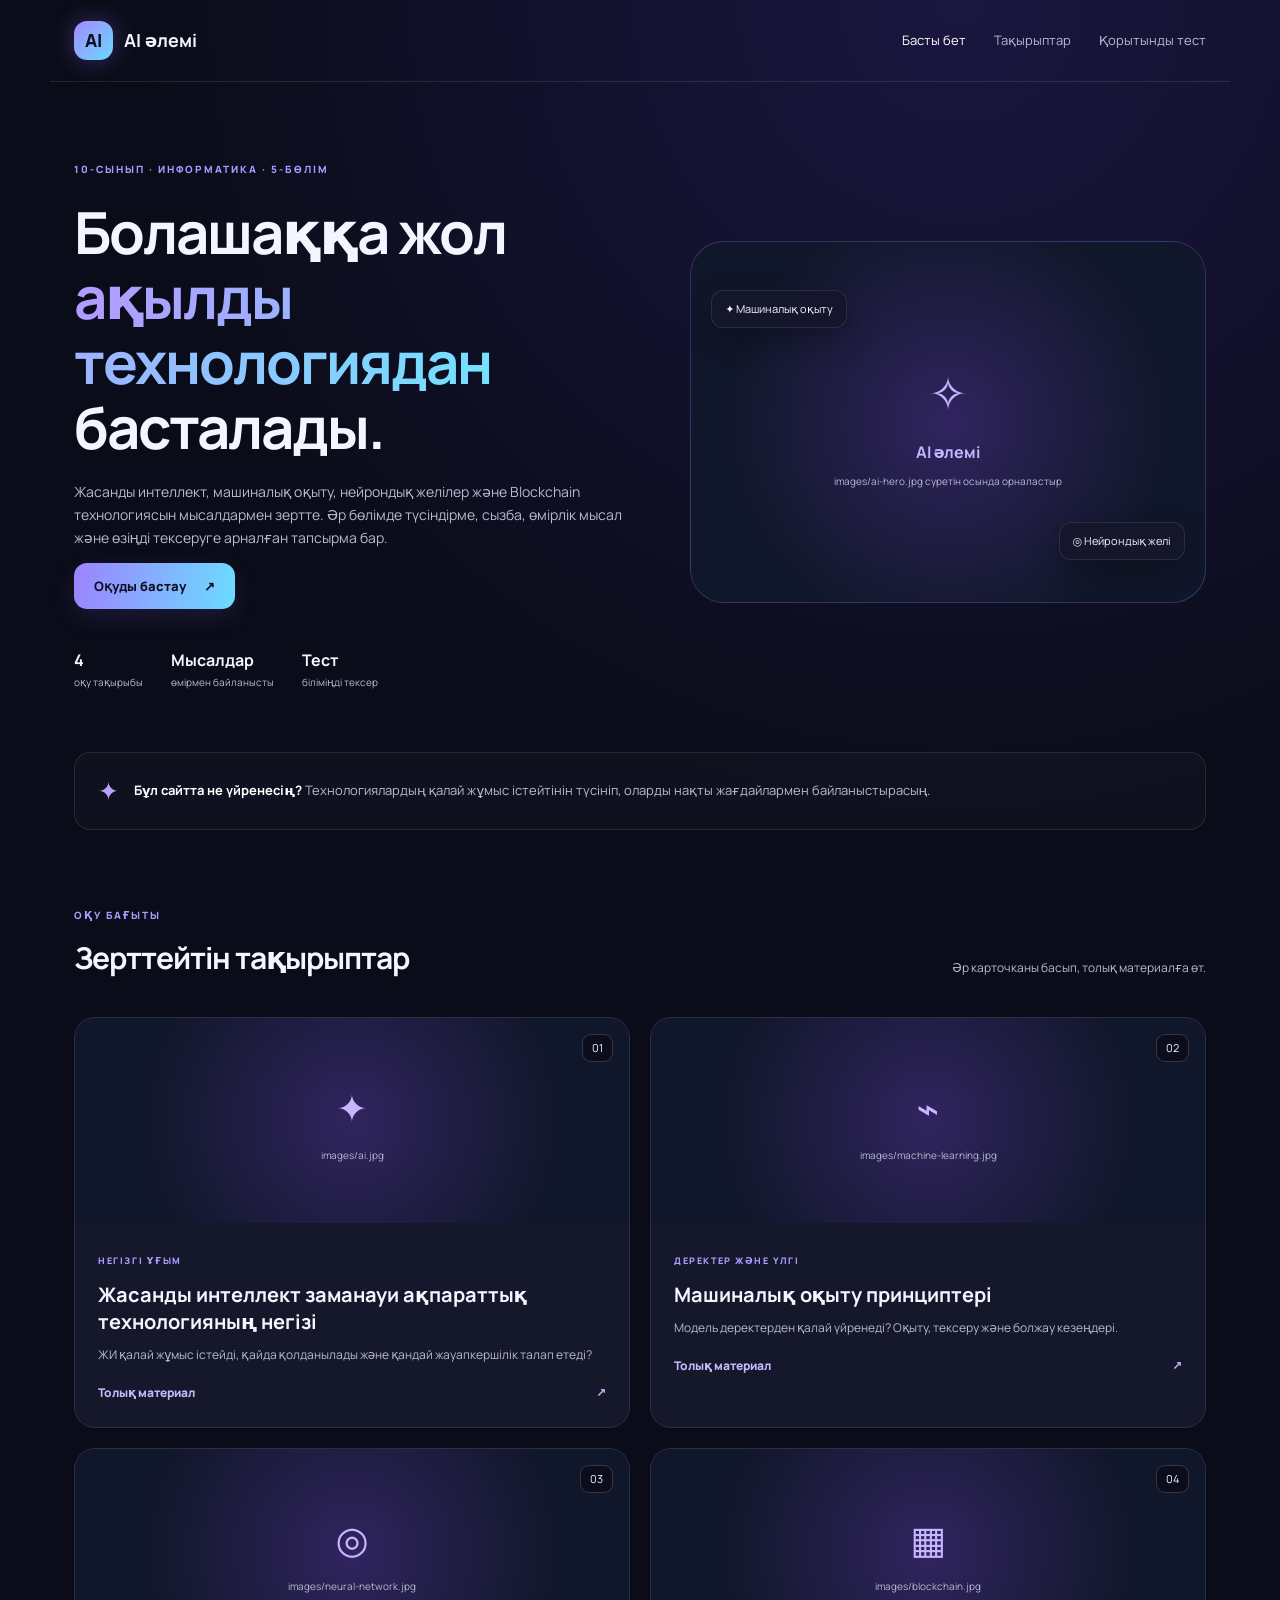
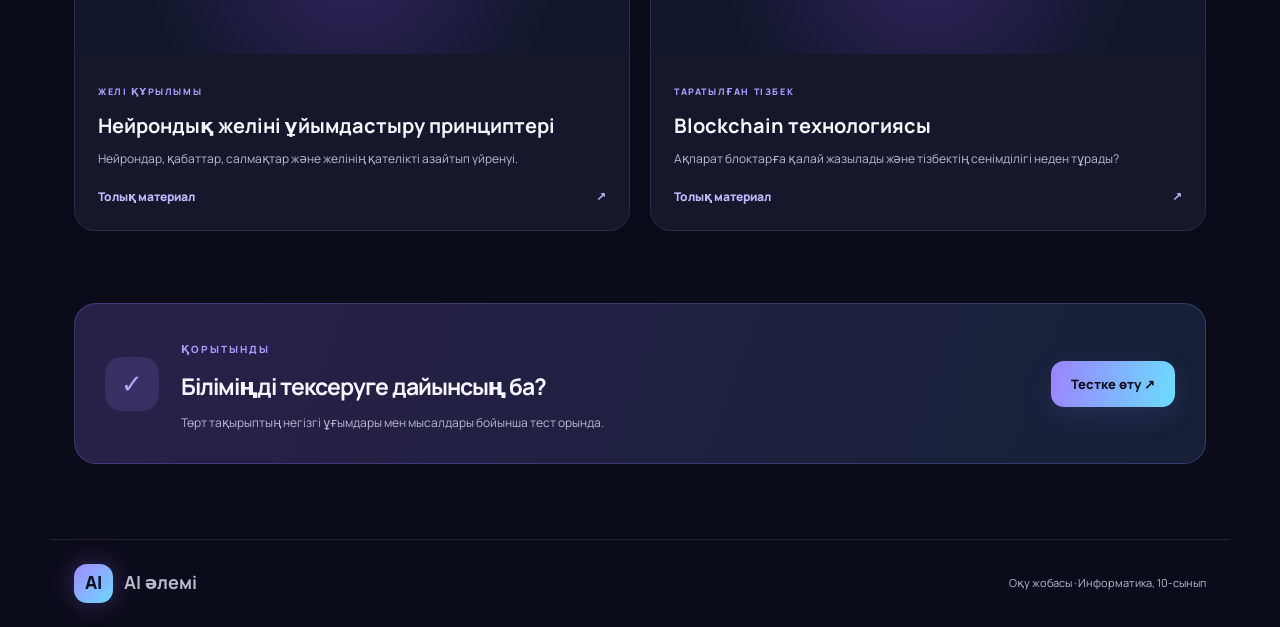
==== commit cf2142f6: "Add files via upload" ====
--- a/index.html
+++ b/index.html
@@ -1,42 +1,35 @@
 <!DOCTYPE html>
 <html lang="kk">
 <head>
-  <meta charset="UTF-8">
-  <meta name="viewport" content="width=device-width, initial-scale=1.0">
-  <title>AI әлемі | Жасанды интеллект</title>
-  <link rel="stylesheet" href="style.css">
+<meta charset="UTF-8"><meta name="viewport" content="width=device-width, initial-scale=1.0">
+<title>AI әлемі | Информатика 10-сынып</title><link rel="stylesheet" href="style.css">
 </head>
 <body>
-<header class="site-header">
-  <a class="brand" href="index.html"><span class="brand-mark">AI</span><span>AI әлемі</span></a>
+<header class="topbar">
+  <a class="logo" href="index.html"><span class="logo-icon">AI</span><span>AI <b>әлемі</b></span></a>
   <nav><a class="active" href="index.html">Басты бет</a><a href="#topics">Тақырыптар</a><a href="test.html">Қорытынды тест</a></nav>
 </header>
 <main>
-  <section class="hero">
-    <div class="hero-copy">
-      <span class="eyebrow">10-СЫНЫП · ИНФОРМАТИКА</span>
-      <h1>Жасанды интеллект<br><span>әлеміне қош келдің!</span></h1>
-      <p>Оқулықтағы тақырыптарды оқып, негізгі ұғымдарды меңгеріп, соңында біліміңді тексер.</p>
-      <a class="primary-btn" href="#topics">Оқуды бастау <span>↗</span></a>
-    </div>
-    <div class="hero-art" aria-label="Жасанды интеллекттің сәндік иллюстрациясы">
-      <div class="orbit orbit-one"></div><div class="orbit orbit-two"></div>
-      <div class="ai-core">AI</div><span class="float-chip chip-one">нейрон</span><span class="float-chip chip-two">деректер</span><span class="float-chip chip-three">оқыту</span>
-    </div>
-  </section>
-  <section class="intro">
-    <div><span class="eyebrow">ОҚУ БАҒЫТЫ</span><h2>Төрт тақырып. Бір оқу жолы.</h2></div>
-    <p>Әр карточканы ашып, тақырыптың мазмұнымен таныс. Материал оқулықтағы бөлімдерге сүйеніп берілген.</p>
-  </section>
-  <section id="topics" class="topics-grid">
-    <a class="topic-card card-purple" href="topic1.html"><div class="card-top"><span class="topic-number">01</span><span class="arrow">↗</span></div><div class="illustration brain">✳</div><h3>Жасанды интеллект заманауи ақпараттық технологияның негізі</h3><p>ЖИ ұғымы, қолданылуы және даму бағыттары.</p><span class="card-link">Тақырыпты ашу <b>→</b></span></a>
-    <a class="topic-card card-blue" href="topic2.html"><div class="card-top"><span class="topic-number">02</span><span class="arrow">↗</span></div><div class="illustration nodes">●—●<br>╲│╱<br>●—●</div><h3>Машиналық оқыту принциптері</h3><p>Деректер арқылы үйрену және модель құру.</p><span class="card-link">Тақырыпты ашу <b>→</b></span></a>
-    <a class="topic-card card-pink" href="topic3.html"><div class="card-top"><span class="topic-number">03</span><span class="arrow">↗</span></div><div class="illustration network">◉ ⋯ ◉<br>╲ ╳ ╱<br>◉ ⋯ ◉</div><h3>Нейрондық желіні ұйымдастыру принциптері</h3><p>Нейрондар, қабаттар және ақпаратты өңдеу.</p><span class="card-link">Тақырыпты ашу <b>→</b></span></a>
-    <a class="topic-card card-green" href="topic4.html"><div class="card-top"><span class="topic-number">04</span><span class="arrow">↗</span></div><div class="illustration blocks"><span>▦</span><span>▦</span><span>▦</span></div><h3>Blockchain (блокчейн) технологиясы</h3><p>Блоктар тізбегі, деректер қоры және жұмыс принципі.</p><span class="card-link">Тақырыпты ашу <b>→</b></span></a>
-  </section>
-  <section class="test-banner"><div><span class="eyebrow">ӨЗІҢДІ ТЕКСЕР</span><h2>Білім деңгейіңді анықта</h2><p>Төрт тақырып бойынша қорытынды тест орында.</p></div><a class="primary-btn" href="test.html">Тестке өту <span>→</span></a></section>
-</main>
-<footer><span>AI әлемі</span><span>Информатика · 10-сынып</span></footer>
-<script src="script.js"></script>
-</body>
-</html>+<section class="hero">
+  <div class="hero-text">
+    <span class="kicker">10-СЫНЫП · ИНФОРМАТИКА · 5-БӨЛІМ</span>
+    <h1>Болашаққа жол<br><em>ақылды технологиядан</em> басталады.</h1>
+    <p>Жасанды интеллект, машиналық оқыту, нейрондық желілер және Blockchain технологиясын мысалдармен зертте. Әр бөлімде түсіндірме, сызба, өмірлік мысал және өзіңді тексеруге арналған тапсырма бар.</p>
+    <a class="button" href="#topics">Оқуды бастау <span>↗</span></a>
+    <div class="hero-stats"><div><strong>4</strong><span>оқу тақырыбы</span></div><div><strong>Мысалдар</strong><span>өмірмен байланысты</span></div><div><strong>Тест</strong><span>біліміңді тексер</span></div></div>
+  </div>
+  <div class="hero-visual"><div class="visual-glow"></div><img src="images/ai-hero.jpg" alt="Жасанды интеллект пен нейрондық байланыстар иллюстрациясы" onerror="this.style.display='none';this.nextElementSibling.style.display='grid'"><div class="image-placeholder"><span>✧</span><b>AI әлемі</b><small>images/ai-hero.jpg суретін осында орналастыр</small></div><div class="floating-tag tag-top">✦ Машиналық оқыту</div><div class="floating-tag tag-bottom">◎ Нейрондық желі</div></div>
+</section>
+<section class="intro-strip"><span class="strip-symbol">✦</span><p><b>Бұл сайтта не үйренесің?</b> Технологиялардың қалай жұмыс істейтінін түсініп, оларды нақты жағдайлармен байланыстырасың.</p></section>
+<section class="topics section" id="topics">
+ <div class="section-head"><div><span class="kicker">ОҚУ БАҒЫТЫ</span><h2>Зерттейтін тақырыптар</h2></div><p>Әр карточканы басып, толық материалға өт.</p></div>
+ <div class="topic-grid">
+  <a class="topic-card purple" href="topic1.html"><div class="card-image"><img src="images/ai.jpg" alt="Жасанды интеллект иллюстрациясы" onerror="this.style.display='none';this.nextElementSibling.style.display='grid'"><div class="image-placeholder"><span>✦</span><small>images/ai.jpg</small></div><span class="number">01</span></div><div class="card-body"><span class="mini-label">НЕГІЗГІ ҰҒЫМ</span><h3>Жасанды интеллект заманауи ақпараттық технологияның негізі</h3><p>ЖИ қалай жұмыс істейді, қайда қолданылады және қандай жауапкершілік талап етеді?</p><span class="read-link">Толық материал <b>↗</b></span></div></a>
+  <a class="topic-card blue" href="topic2.html"><div class="card-image"><img src="images/machine-learning.jpg" alt="Машиналық оқыту иллюстрациясы" onerror="this.style.display='none';this.nextElementSibling.style.display='grid'"><div class="image-placeholder"><span>⌁</span><small>images/machine-learning.jpg</small></div><span class="number">02</span></div><div class="card-body"><span class="mini-label">ДЕРЕКТЕР ЖӘНЕ ҮЛГІ</span><h3>Машиналық оқыту принциптері</h3><p>Модель деректерден қалай үйренеді? Оқыту, тексеру және болжау кезеңдері.</p><span class="read-link">Толық материал <b>↗</b></span></div></a>
+  <a class="topic-card pink" href="topic3.html"><div class="card-image"><img src="images/neural-network.jpg" alt="Нейрондық желі иллюстрациясы" onerror="this.style.display='none';this.nextElementSibling.style.display='grid'"><div class="image-placeholder"><span>◎</span><small>images/neural-network.jpg</small></div><span class="number">03</span></div><div class="card-body"><span class="mini-label">ЖЕЛІ ҚҰРЫЛЫМЫ</span><h3>Нейрондық желіні ұйымдастыру принциптері</h3><p>Нейрондар, қабаттар, салмақтар және желінің қателікті азайтып үйренуі.</p><span class="read-link">Толық материал <b>↗</b></span></div></a>
+  <a class="topic-card green" href="topic4.html"><div class="card-image"><img src="images/blockchain.jpg" alt="Blockchain блоктар тізбегі иллюстрациясы" onerror="this.style.display='none';this.nextElementSibling.style.display='grid'"><div class="image-placeholder"><span>▦</span><small>images/blockchain.jpg</small></div><span class="number">04</span></div><div class="card-body"><span class="mini-label">ТАРАТЫЛҒАН ТІЗБЕК</span><h3>Blockchain технологиясы</h3><p>Ақпарат блоктарға қалай жазылады және тізбектің сенімділігі неден тұрады?</p><span class="read-link">Толық материал <b>↗</b></span></div></a>
+ </div>
+</section>
+<section class="test-callout"><div class="callout-icon">✓</div><div><span class="kicker">ҚОРЫТЫНДЫ</span><h2>Біліміңді тексеруге дайынсың ба?</h2><p>Төрт тақырыптың негізгі ұғымдары мен мысалдары бойынша тест орында.</p></div><a class="button" href="test.html">Тестке өту ↗</a></section>
+</main><footer><a class="logo" href="index.html"><span class="logo-icon">AI</span><span>AI <b>әлемі</b></span></a><span>Оқу жобасы · Информатика, 10-сынып</span></footer>
+</body></html>
--- a/style.css
+++ b/style.css
@@ -1,3 +1,4 @@
 @import url('https://fonts.googleapis.com/css2?family=Manrope:wght@400;500;600;700;800&display=swap');
-:root{--ink:#17162a;--muted:#68677c;--purple:#6e56cf;--paper:#f7f7fc;--line:#e8e7f1}
-*{box-sizing:border-box}html{scroll-behavior:smooth}body{margin:0;background:var(--paper);color:var(--ink);font-family:Manrope,Arial,sans-serif;line-height:1.65}a{color:inherit;text-decoration:none}.site-header{height:78px;padding:0 max(5vw,24px);display:flex;align-items:center;justify-content:space-between;background:rgba(255,255,255,.9);border-bottom:1px solid var(--line);position:sticky;top:0;z-index:10;backdrop-filter:blur(14px)}.brand{display:flex;align-items:center;gap:11px;font-weight:800;font-size:19px}.brand-mark{display:grid;place-items:center;width:39px;height:39px;background:var(--ink);color:white;border-radius:13px;font-size:15px}.site-header nav{display:flex;gap:30px;font-size:13px;font-weight:700;color:var(--muted)}.site-header nav a:hover,.site-header nav .active{color:var(--purple)}main{max-width:1180px;margin:auto;padding:0 28px}.hero{min-height:450px;display:grid;grid-template-columns:1.1fr .9fr;align-items:center;gap:40px;padding:52px 0 40px}.eyebrow{font-size:11px;letter-spacing:2px;font-weight:800;color:var(--purple)}h1{font-size:clamp(38px,5vw,62px);line-height:1.12;letter-spacing:-2.7px;margin:18px 0}.hero h1 span{color:var(--purple)}.hero-copy p{max-width:490px;color:var(--muted);font-size:16px}.primary-btn{display:inline-flex;align-items:center;gap:24px;margin-top:17px;padding:14px 20px;background:var(--ink);color:white;border-radius:14px;font-size:13px;font-weight:800;transition:.2s}.primary-btn:hover{transform:translateY(-2px);background:var(--purple)}.hero-art{height:320px;position:relative;display:grid;place-items:center;background:linear-gradient(135deg,#e9e4ff,#f3eaff 48%,#d9f1f2);border-radius:36px;overflow:hidden}.ai-core{width:138px;height:138px;display:grid;place-items:center;border-radius:40px;background:linear-gradient(145deg,#fff,#c8b9ff);box-shadow:0 25px 70px #7b63c84a;font-size:48px;font-weight:800;color:#5d46b8;transform:rotate(-8deg);z-index:2}.orbit{position:absolute;border:1px solid #8b7cd766;border-radius:50%;transform:rotate(-28deg)}.orbit-one{width:250px;height:150px}.orbit-two{width:320px;height:220px;transform:rotate(48deg)}.float-chip{position:absolute;background:#fff;padding:8px 13px;border-radius:12px;font-size:11px;font-weight:800;box-shadow:0 8px 24px #33255b12}.chip-one{top:52px;left:45px}.chip-two{right:32px;top:112px}.chip-three{bottom:40px;left:40%}.intro{display:flex;align-items:end;justify-content:space-between;gap:30px;padding:35px 0 24px;border-top:1px solid var(--line)}h2{font-size:28px;line-height:1.25;letter-spacing:-1px;margin:9px 0}.intro p{max-width:430px;color:var(--muted);font-size:13px;margin:0 0 5px}.topics-grid{display:grid;grid-template-columns:repeat(4,1fr);gap:17px;padding:18px 0 55px}.topic-card{display:flex;flex-direction:column;min-height:340px;padding:20px;border-radius:22px;border:1px solid #e7e5f2;transition:transform .2s,box-shadow .2s}.topic-card:hover{transform:translateY(-5px);box-shadow:0 18px 38px #1b15310e}.card-purple{background:#f0edff}.card-blue{background:#e9f3ff}.card-pink{background:#ffedf4}.card-green{background:#e8f7ef}.card-top{display:flex;justify-content:space-between;align-items:center}.topic-number{font-size:11px;font-weight:800;letter-spacing:1px;color:#68627e}.arrow{font-size:22px}.illustration{height:112px;display:grid;place-items:center;font-weight:800;font-size:30px;color:#6d56ca}.brain{font-size:72px}.nodes{font-size:25px;line-height:1.2;color:#3979c6;text-align:center}.network{font-size:24px;line-height:1.25;color:#c64b83;text-align:center}.blocks{display:flex;gap:8px;align-items:center}.blocks span{display:grid;place-items:center;width:47px;height:50px;border:2px solid #309a6b;border-radius:10px;background:#ffffff8a;color:#27885d}.topic-card h3{font-size:17px;line-height:1.4;margin:0 0 10px;letter-spacing:-.4px}.topic-card p{font-size:12px;color:#646477;margin:0 0 18px}.card-link{margin-top:auto;font-size:11px;font-weight:800;display:flex;justify-content:space-between;align-items:center}.card-link b{font-size:18px}.test-banner{display:flex;justify-content:space-between;align-items:center;gap:20px;padding:30px 34px;margin:0 0 55px;border-radius:24px;background:#e8e3ff}.test-banner p{color:var(--muted);margin:0;font-size:13px}.test-banner .primary-btn{flex-shrink:0}footer{padding:24px max(5vw,24px);border-top:1px solid var(--line);display:flex;justify-content:space-between;color:var(--muted);font-size:12px}.page-main{max-width:900px;padding-top:46px;padding-bottom:65px}.back-link{color:var(--purple);font-size:13px;font-weight:800}.page-heading{padding:25px 0 22px}.page-heading h1{font-size:clamp(32px,5vw,48px);letter-spacing:-1.8px;max-width:820px}.page-heading p{color:var(--muted);max-width:750px}.content-panel{background:#fff;border:1px solid var(--line);border-radius:22px;padding:clamp(22px,4vw,38px);margin:18px 0}.content-panel h2{font-size:22px}.content-panel p,.content-panel li{font-size:15px;color:#4d4b61}.key-points{display:grid;grid-template-columns:repeat(2,1fr);gap:14px}.key-point{padding:18px;border-radius:16px;background:#f5f2ff}.key-point strong{display:block;margin-bottom:5px}.note{padding:15px 18px;background:#fff8e6;border-left:4px solid #e4b54e;border-radius:8px;color:#63512c;font-size:13px}.quiz-question{padding:18px 0;border-bottom:1px solid var(--line)}.quiz-question h3{font-size:16px;margin:0 0 10px}.option{display:block;padding:10px 12px;margin:7px 0;border:1px solid var(--line);border-radius:10px;cursor:pointer;font-size:14px}.option:hover{background:#f5f2ff}.option input{margin-right:8px}.result{margin-top:20px;padding:18px;border-radius:14px;background:#eeebff;font-weight:800;display:none}.quiz-actions{display:flex;gap:12px;flex-wrap:wrap}.secondary-btn{margin-top:17px;padding:13px 18px;border:1px solid #d7d4e7;border-radius:14px;background:white;font-weight:800;cursor:pointer}.secondary-btn:hover{border-color:var(--purple)}@media(max-width:900px){.topics-grid{grid-template-columns:repeat(2,1fr)}.hero{grid-template-columns:1fr}.hero-art{height:270px}.intro{align-items:start;flex-direction:column}}@media(max-width:560px){.site-header{height:auto;min-height:72px;align-items:flex-start;padding:15px 18px;gap:15px;flex-direction:column}.site-header nav{gap:17px;flex-wrap:wrap}.hero{padding-top:35px}.hero-art{height:240px}.topics-grid{grid-template-columns:1fr}.topic-card{min-height:290px}.test-banner{align-items:flex-start;flex-direction:column;padding:25px}.key-points{grid-template-columns:1fr}main{padding-left:18px;padding-right:18px}footer{gap:12px;flex-direction:column}}
+:root{--ink:#f5f5ff;--muted:#b7bad1;--bg:#0b0c19;--panel:#15172a;--line:rgba(255,255,255,.1);--purple:#a58bff;--cyan:#72dfff}
+*{box-sizing:border-box}html{scroll-behavior:smooth}body{margin:0;background:radial-gradient(circle at 75% 0%,#1a1640 0,transparent 34%),var(--bg);color:var(--ink);font-family:Manrope,system-ui,sans-serif;line-height:1.65}a{color:inherit;text-decoration:none}.topbar{height:82px;max-width:1180px;margin:auto;padding:0 24px;display:flex;align-items:center;justify-content:space-between;border-bottom:1px solid var(--line)}.logo{display:flex;align-items:center;gap:11px;font-size:18px;font-weight:700}.logo-icon{width:39px;height:39px;border-radius:13px;display:grid;place-items:center;background:linear-gradient(135deg,#a28aff,#6bd8ff);color:#101020;font-weight:800;box-shadow:0 0 25px #8c70ff55}.topbar nav{display:flex;gap:28px;color:var(--muted);font-size:13px}.topbar nav a:hover,.topbar nav .active{color:white}.hero{max-width:1180px;margin:auto;padding:72px 24px 62px;display:grid;grid-template-columns:1.05fr .95fr;align-items:center;gap:46px;min-height:560px}.kicker{font-size:10px;letter-spacing:2px;font-weight:800;color:#a99aff}.hero h1{font-size:clamp(36px,5vw,58px);line-height:1.12;letter-spacing:-2px;margin:20px 0}.hero h1 em{font-style:normal;background:linear-gradient(90deg,#b29aff,#73e2ff);color:transparent;background-clip:text}.hero p,.section-head p,.test-callout p{color:var(--muted);font-size:14px;max-width:600px}.button{display:inline-flex;align-items:center;justify-content:center;gap:18px;border:0;border-radius:13px;padding:14px 20px;background:linear-gradient(100deg,#9c83ff,#6bdcff);color:#101021;font:800 13px Manrope,sans-serif;cursor:pointer;box-shadow:0 8px 25px #8d72ff22}.button:hover{filter:brightness(1.08);transform:translateY(-1px)}.hero-stats{display:flex;gap:28px;margin-top:38px}.hero-stats div{display:flex;flex-direction:column}.hero-stats strong{font-size:16px}.hero-stats span{font-size:10px;color:var(--muted)}.hero-visual{position:relative;min-height:360px;border:1px solid #a28aff3a;border-radius:34px;background:linear-gradient(145deg,#1d1a42,#10182c 65%,#112b42);display:grid;place-items:center;overflow:hidden}.hero-visual>img{width:100%;height:100%;position:absolute;inset:0;object-fit:cover}.visual-glow{position:absolute;width:240px;height:240px;background:#7b61ff66;filter:blur(85px);border-radius:50%}.ai-chip{z-index:1;width:150px;height:150px;border:1px solid #c4b8ff99;border-radius:42px;display:grid;place-items:center;font-size:54px;font-weight:800;background:linear-gradient(145deg,#ffffff22,#9d88ff22);box-shadow:0 0 60px #9b81ff66;transform:rotate(-8deg)}.ai-chip span{font-size:22px;color:#74e5ff}.orbit{position:absolute;border:1px solid #b8a7ff55;border-radius:50%;width:270px;height:270px;transform:rotate(-20deg)}.orbit-b{width:350px;height:180px;transform:rotate(35deg)}.floating-tag{position:absolute;z-index:2;background:#15162be8;border:1px solid var(--line);border-radius:12px;padding:9px 13px;font-size:11px;box-shadow:0 10px 30px #0004}.tag-top{top:48px;left:20px}.tag-bottom{bottom:42px;right:20px}.image-placeholder{display:none;position:absolute;inset:0;place-items:center;align-content:center;gap:8px;background:radial-gradient(circle,#30245f,#11172a 70%);color:#c5b6ff;text-align:center;padding:20px}.image-placeholder span{font-size:46px}.image-placeholder small{font-size:10px;color:#b7bad1}.hero-visual .image-placeholder{position:relative;width:100%;height:100%;min-height:360px}.intro-strip{max-width:1132px;margin:0 auto 45px;padding:17px 23px;border:1px solid var(--line);background:#ffffff06;border-radius:16px;display:flex;align-items:center;gap:15px}.intro-strip p{margin:0;color:var(--muted);font-size:13px}.intro-strip b{color:white}.strip-symbol{color:#b7a3ff;font-size:25px}.section{max-width:1180px;margin:auto;padding:25px 24px 72px}.section-head{display:flex;justify-content:space-between;align-items:end;margin-bottom:27px}.section-head h2,.test-callout h2{font-size:30px;letter-spacing:-1px;margin:7px 0}.section-head p{max-width:300px;font-size:12px}.topic-grid{display:grid;grid-template-columns:repeat(2,minmax(0,1fr));gap:20px}.topic-card{border:1px solid var(--line);border-radius:21px;overflow:hidden;background:#15172a;transition:.2s}.topic-card:hover{transform:translateY(-5px);border-color:#9d8cff88;box-shadow:0 18px 45px #0004}.card-image{height:205px;position:relative;overflow:hidden;background:linear-gradient(130deg,#25204e,#12243a)}.card-image img{width:100%;height:100%;object-fit:cover;display:block;transition:transform .4s}.topic-card:hover .card-image img{transform:scale(1.04)}.card-image .image-placeholder{display:grid}.card-image .image-placeholder span{font-size:38px}.number{position:absolute;right:16px;top:16px;background:#0b0c19c9;border:1px solid #ffffff2a;border-radius:9px;padding:4px 9px;font-size:11px}.card-body{padding:22px 23px 24px}.mini-label{font-size:9px;letter-spacing:1.6px;color:#aaa0ff;font-weight:800}.card-body h3{font-size:20px;line-height:1.35;margin:10px 0}.card-body p{font-size:12px;color:var(--muted);margin:0 0 18px}.read-link{font-size:12px;font-weight:800;color:#c4b9ff;display:flex;justify-content:space-between}.test-callout{max-width:1132px;margin:0 auto 75px;padding:30px;border:1px solid #8f7bff44;border-radius:22px;background:linear-gradient(110deg,#29204a,#152137);display:flex;align-items:center;gap:22px}.callout-icon{width:54px;height:54px;display:grid;place-items:center;flex-shrink:0;border-radius:17px;background:#9d88ff24;color:#b8a7ff;font-size:26px}.test-callout div:nth-child(2){flex:1}.test-callout h2{font-size:23px}.test-callout p{margin:0;font-size:12px}.test-callout .button{white-space:nowrap}footer{border-top:1px solid var(--line);max-width:1180px;margin:auto;padding:24px;color:var(--muted);font-size:11px;display:flex;justify-content:space-between;align-items:center}.lesson{max-width:1080px;margin:auto;padding:26px 24px 70px}.back{font-size:12px;color:#c4b9ff}.lesson-hero{margin:24px 0 28px;border:1px solid var(--line);border-radius:25px;overflow:hidden;display:grid;grid-template-columns:1.2fr .8fr;min-height:270px;background:linear-gradient(120deg,#201c43,#111c30)}.lesson-hero>div:first-child{padding:32px;align-self:center}.lesson-hero h1{font-size:clamp(28px,4vw,42px);line-height:1.17;letter-spacing:-1.4px;margin:13px 0}.lesson-hero p{font-size:13px;color:var(--muted);max-width:530px}.lesson-image{position:relative;min-height:260px;background:#171934}.lesson-image img{width:100%;height:100%;position:absolute;inset:0;object-fit:cover}.lesson-image .image-placeholder{display:grid}.content-grid{display:grid;grid-template-columns:repeat(2,minmax(0,1fr));gap:17px}.content-card{padding:25px;border:1px solid var(--line);border-radius:19px;background:linear-gradient(145deg,#17192d,#121424)}.content-card.wide{grid-column:1/-1}.content-card h2{font-size:20px;line-height:1.35;margin:0 0 15px}.content-card h3{font-size:14px;margin:0 0 7px}.content-card p,.content-card li{font-size:12px;color:#c4c6d8}.content-card p{margin:0 0 12px}.content-card ul,.content-card ol{padding-left:20px;margin:8px 0}.content-card li{padding:3px 0}.callout{padding:14px 16px;border-left:3px solid #9b86ff;background:#9b86ff12;border-radius:0 10px 10px 0;font-size:12px;color:#d8d3f9;margin-top:16px}.flow{display:grid;gap:8px;text-align:center}.flow>div{background:#25203e;border:1px solid #9d88ff55;border-radius:10px;padding:12px;font-size:12px;font-weight:800}.flow small{display:block;font-weight:400;color:var(--muted);font-size:10px}.flow>b{color:#9c8cff}.small{font-size:10px!important;color:#9297b3!important;margin-top:10px!important}.example{display:flex;gap:16px;background:#ffffff05;border:1px solid var(--line);padding:16px;border-radius:14px;margin-top:12px}.example-icon{font-size:26px;flex-shrink:0}.example p{margin:5px 0 11px}.example p:last-child{margin-bottom:0}.two-col{display:grid;grid-template-columns:1fr 1fr;gap:20px}.positive{color:#83e5bc}.caution{color:#ffb7a6}.checks{list-style:none;padding:0!important}.checks li{position:relative;padding-left:23px!important;margin-bottom:7px}.checks li:before{content:"✓";position:absolute;left:0;color:#8ee7c2}.steps{display:grid;gap:14px}.steps>div{display:flex;gap:12px;align-items:flex-start}.steps>div>span{width:28px;height:28px;flex-shrink:0;display:grid;place-items:center;border-radius:9px;background:#9b86ff22;color:#c1b4ff;font-size:12px;font-weight:800}.steps p{margin:3px 0 0}.type-block{display:flex;gap:12px;margin:17px 0}.type-dot{width:11px;height:11px;border-radius:50%;margin-top:7px;flex-shrink:0}.purple-dot{background:#ad8dff}.blue-dot{background:#76cfff}.green-dot{background:#70e2b1}.sample{padding:10px;background:#ffffff06;border-radius:8px}.mini-chart{padding:13px;border-radius:12px;background:#ffffff05;margin:14px 0}.chart-row{margin-bottom:12px;font-size:10px;color:#c4c6d8}.chart-row>div{height:7px;background:#2a2c42;border-radius:10px;margin-top:5px;overflow:hidden}.chart-row i{display:block;height:100%;border-radius:10px;background:linear-gradient(90deg,#a78bfa,#72dcff)}.formula{padding:17px;background:#0d1020;border:1px solid #9d88ff55;border-radius:10px;text-align:center;color:#c9bcff;font-size:13px;font-weight:800;margin:15px 0}.network-diagram{display:flex;align-items:center;justify-content:space-around;gap:10px;padding:18px 10px;background:#0e1120;border-radius:14px;margin-bottom:12px}.network-layer{display:flex;flex-direction:column;align-items:center;gap:8px;min-width:75px}.network-layer b{font-size:10px;text-align:center}.network-layer small{font-size:9px;color:var(--muted);text-align:center}.node{width:19px;height:19px;border-radius:50%;background:linear-gradient(135deg,#b09aff,#68dfff);box-shadow:0 0 13px #9b86ff77}.network-lines{color:#9b86ff;font-size:22px}.blockchain-flow{display:flex;align-items:center;justify-content:center;gap:10px;margin:20px 0}.chain-block{flex:1;min-width:0;padding:16px 10px;border:1px solid #66d8b077;background:#15372f55;border-radius:12px;display:flex;flex-direction:column;gap:6px}.chain-block span{font-size:9px;letter-spacing:1px;color:#7ce8bc}.chain-block b{font-size:12px}.chain-block small{font-size:9px;color:var(--muted);overflow-wrap:anywhere}.chain-link{color:#7ce8bc}.lesson-nav{display:flex;justify-content:space-between;align-items:center;margin-top:25px;font-size:12px;color:#c4b9ff}.test-intro{padding:30px;border:1px solid #9b86ff44;border-radius:22px;background:linear-gradient(120deg,#28204b,#142338);margin:25px 0}.test-intro h1{font-size:35px;margin:8px 0}.test-intro p{color:var(--muted);font-size:13px}.progress-wrap{height:7px;background:#ffffff16;border-radius:20px;overflow:hidden;margin-top:20px}.progress-wrap div{height:100%;width:0;background:linear-gradient(90deg,#a28aff,#6bdcff);transition:width .2s}#progress-text{font-size:10px;color:var(--muted)}.question{padding:23px;margin:15px 0;border:1px solid var(--line);background:#15172a;border-radius:17px}.question h3{font-size:15px;margin:0 0 14px}.question label{display:flex;align-items:flex-start;gap:10px;padding:10px 12px;margin:7px 0;border:1px solid #ffffff12;border-radius:10px;color:#c4c6d8;font-size:12px;cursor:pointer}.question label:has(input:checked){border-color:#9b86ff;background:#9b86ff13;color:white}.question input{accent-color:#a58bff;margin-top:4px}.quiz-actions{display:flex;gap:12px;margin-top:20px}.secondary{background:#ffffff0d;color:#f5f5ff;border:1px solid var(--line);box-shadow:none}.result-panel{margin-top:20px;padding:25px;border:1px solid #9b86ff55;background:#17192d;border-radius:17px}.result-panel h2{margin-top:0}.result-panel p{font-size:13px;color:var(--muted)}.answer-review{padding:12px;border-radius:10px;margin:8px 0;background:#ffffff05;font-size:12px}.answer-review.correct{border-left:3px solid #70e2b1}.answer-review.incorrect{border-left:3px solid #ff9e9e}
+@media(max-width:760px){.topbar{height:auto;min-height:75px;align-items:flex-start;padding-top:16px;padding-bottom:16px;gap:14px;flex-direction:column}.topbar nav{gap:16px;flex-wrap:wrap}.hero{grid-template-columns:1fr;padding-top:45px;gap:28px}.hero-visual{min-height:280px}.hero-stats{gap:17px}.section-head{align-items:flex-start;flex-direction:column;gap:5px}.topic-grid,.content-grid{grid-template-columns:1fr}.content-card.wide{grid-column:auto}.test-callout{margin:0 18px 45px;flex-wrap:wrap}.test-callout .button{width:100%}.lesson-hero{grid-template-columns:1fr}.lesson-hero>div:first-child{padding:25px}.lesson-image{min-height:210px}.two-col{grid-template-columns:1fr}.blockchain-flow{align-items:stretch;flex-direction:column}.chain-link{text-align:center;transform:rotate(90deg)}.network-diagram{gap:4px;padding:12px 4px}.network-layer{min-width:60px}.network-layer b{font-size:9px}.network-lines{font-size:15px}.lesson-nav{gap:15px;align-items:flex-start;flex-direction:column}footer{gap:12px;align-items:flex-start;flex-direction:column}}
